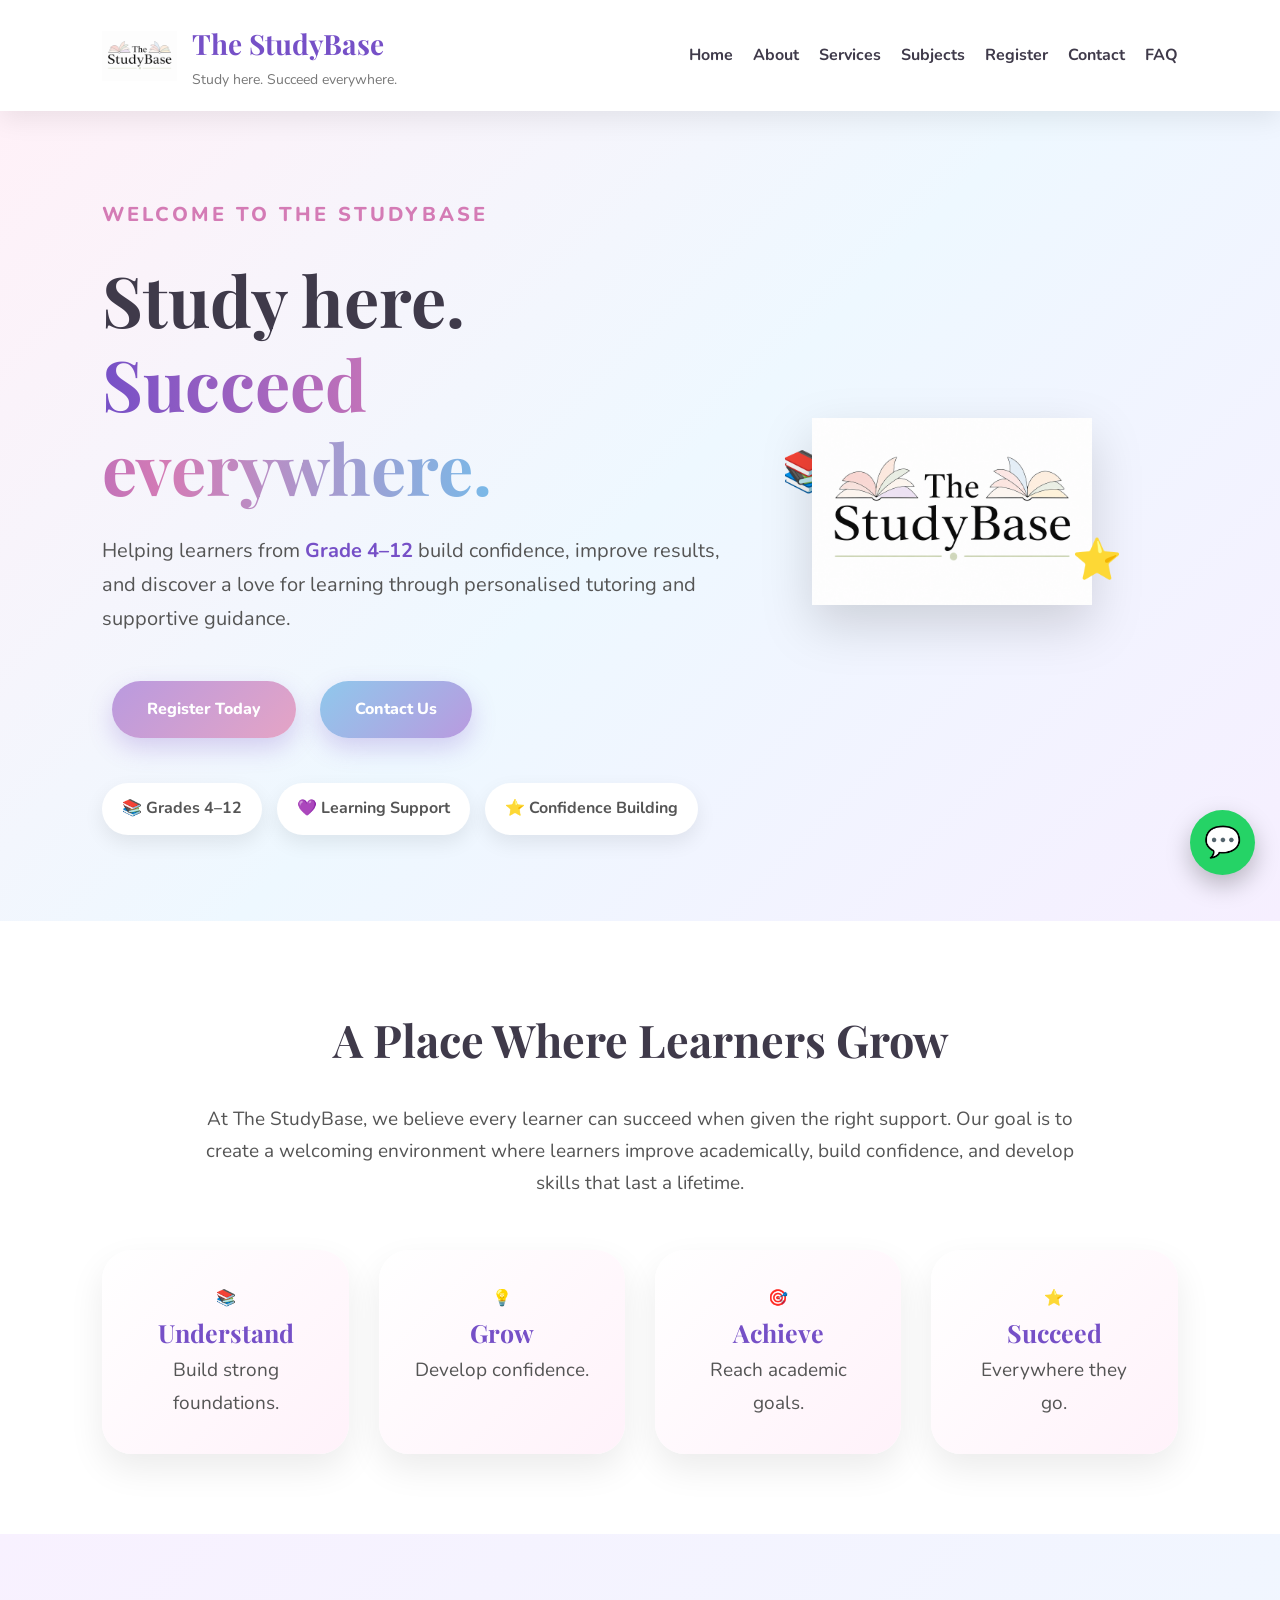
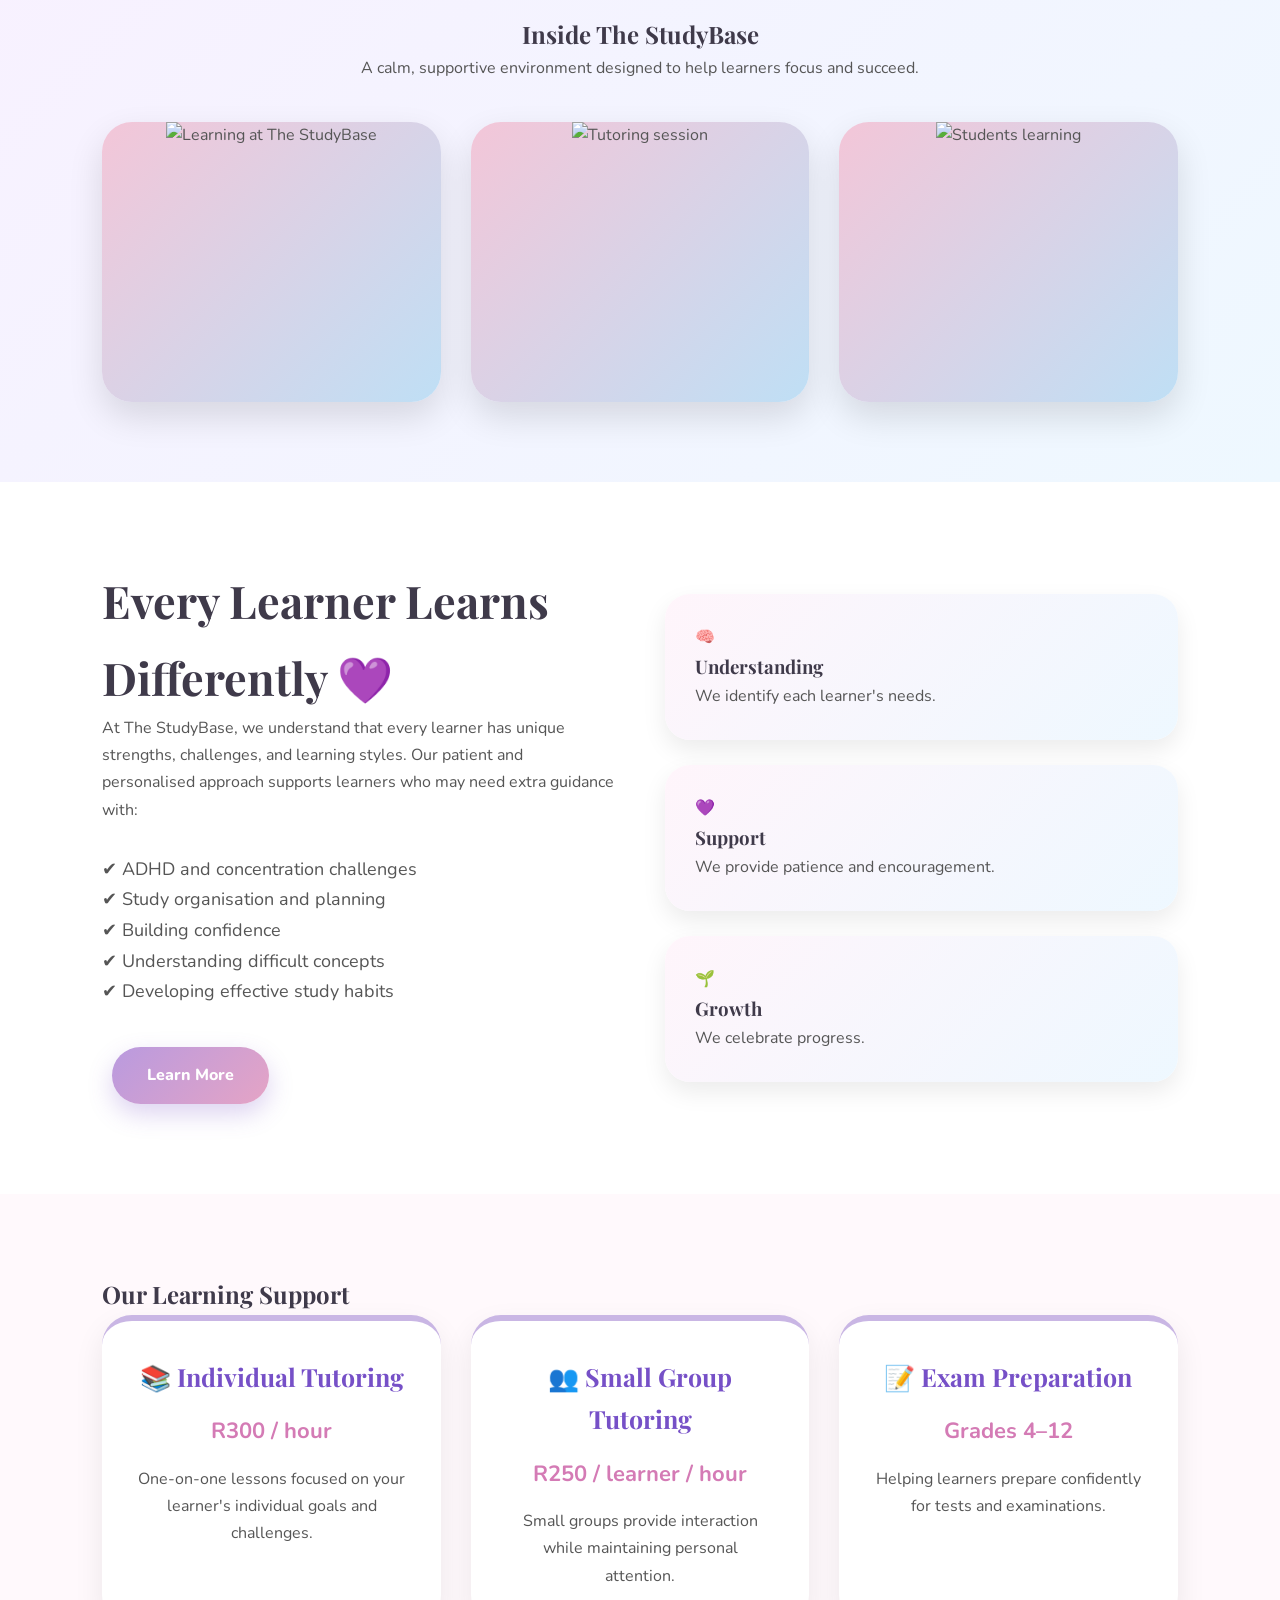
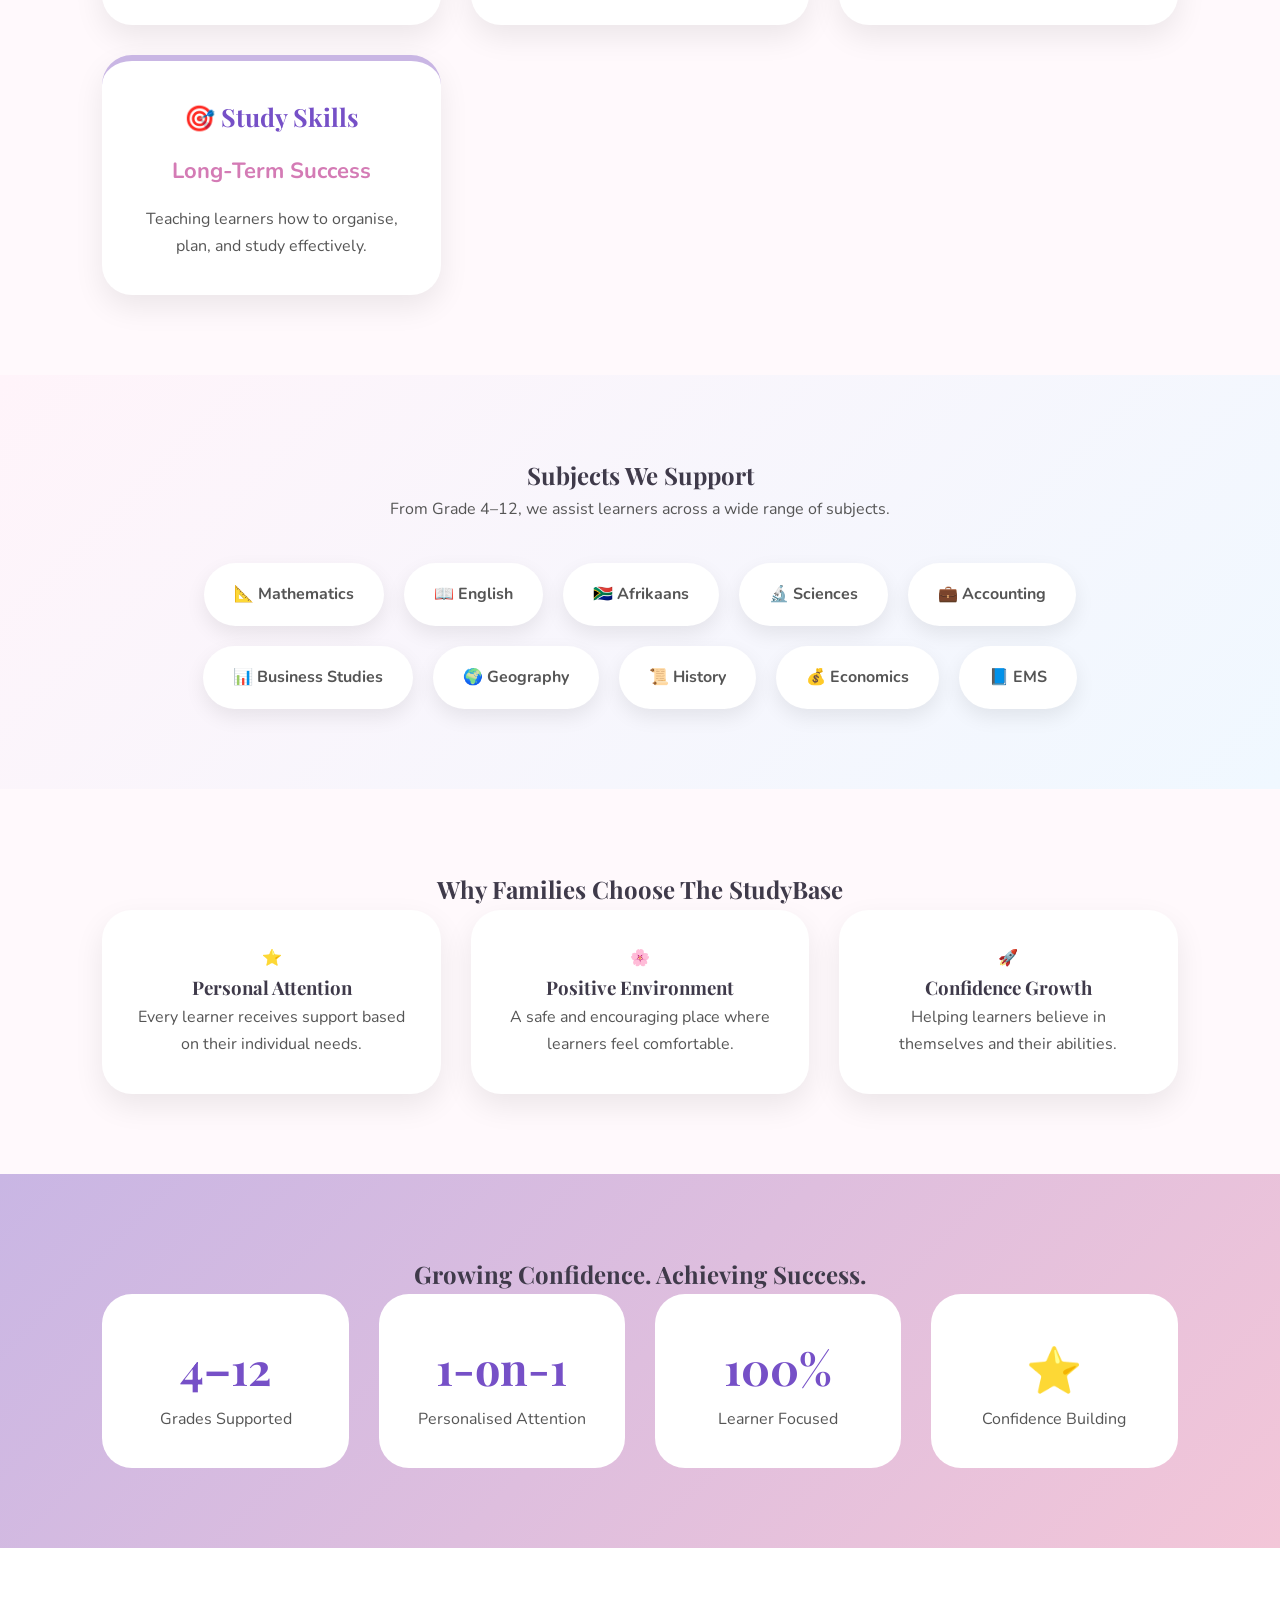
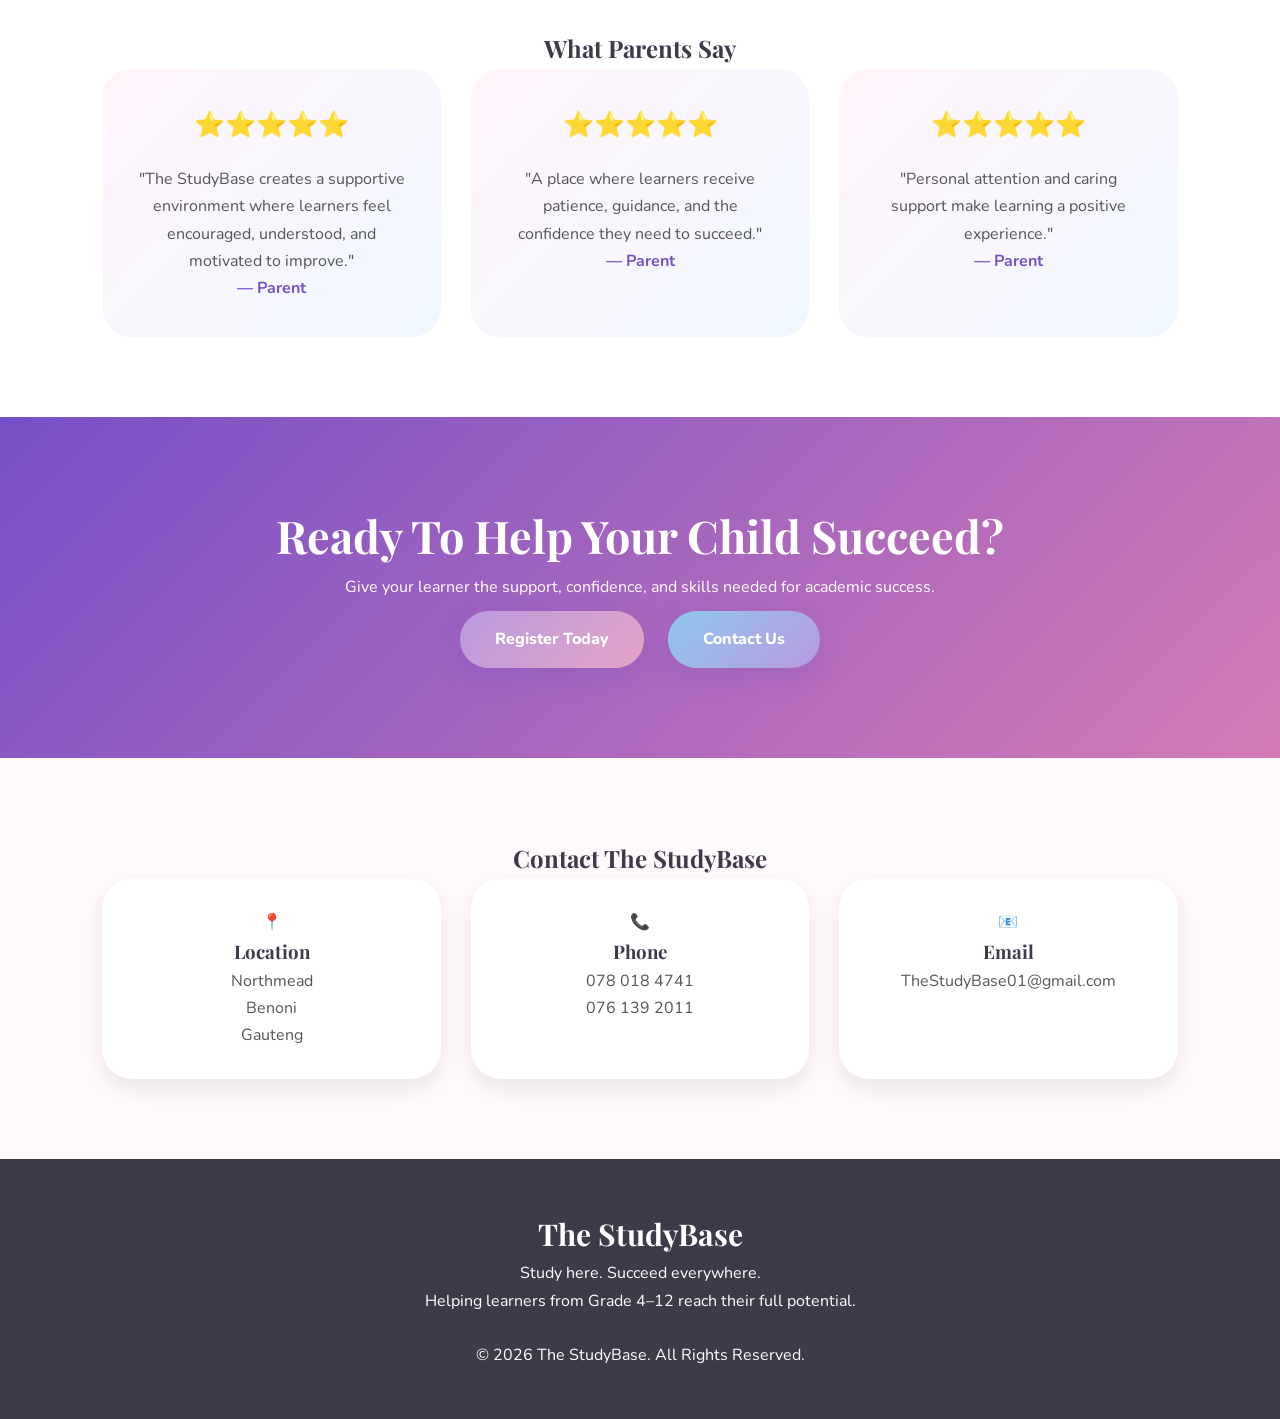
==== index.html @ e4114b65 "Add files via upload" ====
<!DOCTYPE html>
<html lang="en">

<head>

<meta charset="UTF-8">
<meta name="viewport" content="width=device-width, initial-scale=1.0">

<title>The StudyBase | Study here. Succeed everywhere.</title>

<meta name="description" content="The StudyBase offers personalised tutoring for Grades 4-12 in Northmead, Benoni.">

<link rel="stylesheet" href="css/style.css">

<link href="https://fonts.googleapis.com/css2?family=Nunito:wght@300;400;600;700;800&family=Playfair+Display:wght@600;700&display=swap" rel="stylesheet">

</head>


<body>


<header>

<div class="logo-area">

<img src="images/logo.png" alt="The StudyBase Logo">

<div>

<h1>The StudyBase</h1>

<p>Study here. Succeed everywhere.</p>

</div>

</div>


<nav>

<ul>

<li><a href="index.html">Home</a></li>
<li><a href="about.html">About</a></li>
<li><a href="services.html">Services</a></li>
<li><a href="subjects.html">Subjects</a></li>
<li><a href="register.html">Register</a></li>
<li><a href="contact.html">Contact</a></li>
<li><a href="faq.html">FAQ</a></li>

</ul>

</nav>

</header>





<!-- HERO SECTION -->

<section class="hero-new">


<div class="hero-content-new">


<div class="hero-text-new">


<p class="welcome">
WELCOME TO THE STUDYBASE
</p>


<h2>

Study here.

<br>

<span>Succeed everywhere.</span>

</h2>



<p>

Helping learners from <strong>Grade 4–12</strong> build confidence, improve results, and discover a love for learning through personalised tutoring and supportive guidance.

</p>



<div class="hero-buttons">


<a href="register.html" class="button">

Register Today

</a>


<a href="contact.html" class="button secondary">

Contact Us

</a>


</div>



<div class="feature-pills">


<div>
📚 Grades 4–12
</div>


<div>
💜 Learning Support
</div>


<div>
⭐ Confidence Building
</div>


</div>


</div>





<div class="hero-visual">


<div class="floating-book">

📚

</div>


<img src="images/logo.png" alt="The StudyBase Logo">


<div class="floating-star">

⭐

</div>


</div>



</div>


</section>







<!-- WELCOME SECTION -->


<section class="welcome-section">


<h2>
A Place Where Learners Grow
</h2>


<p>

At The StudyBase, we believe every learner can succeed when given the right support.

Our goal is to create a welcoming environment where learners improve academically, build confidence, and develop skills that last a lifetime.

</p>



<div class="journey">


<div>

📚

<h3>
Understand
</h3>

<p>
Build strong foundations.
</p>

</div>



<div>

💡

<h3>
Grow
</h3>

<p>
Develop confidence.
</p>

</div>



<div>

🎯

<h3>
Achieve
</h3>

<p>
Reach academic goals.
</p>

</div>



<div>

⭐

<h3>
Succeed
</h3>

<p>
Everywhere they go.
</p>

</div>


</div>


</section>





<!-- IMAGE PLACEHOLDER SECTION -->


<section class="gallery-preview">


<h2>

Inside The StudyBase

</h2>


<p>

A calm, supportive environment designed to help learners focus and succeed.

</p>



<div class="image-grid">


<div class="photo-box">

<img src="images/study1.jpg" alt="Learning at The StudyBase">

</div>


<div class="photo-box">

<img src="images/study2.jpg" alt="Tutoring session">

</div>


<div class="photo-box">

<img src="images/study3.jpg" alt="Students learning">

</div>


</div>


</section>
<!-- LEARNING SUPPORT SECTION -->

<section class="support-section">


<div class="support-content">


<div>


<h2>
Every Learner Learns Differently 💜
</h2>


<p>

At The StudyBase, we understand that every learner has unique strengths, challenges, and learning styles.

Our patient and personalised approach supports learners who may need extra guidance with:

</p>


<ul>

<li>✔ ADHD and concentration challenges</li>

<li>✔ Study organisation and planning</li>

<li>✔ Building confidence</li>

<li>✔ Understanding difficult concepts</li>

<li>✔ Developing effective study habits</li>

</ul>


<a href="services.html" class="button">

Learn More

</a>


</div>


<div class="support-card">


<div>

🧠

<h3>
Understanding
</h3>

<p>
We identify each learner's needs.
</p>

</div>


<div>

💜

<h3>
Support
</h3>

<p>
We provide patience and encouragement.
</p>

</div>


<div>

🌱

<h3>
Growth
</h3>

<p>
We celebrate progress.
</p>

</div>


</div>


</div>


</section>







<!-- SERVICES SECTION -->


<section class="services">


<h2>
Our Learning Support
</h2>



<div class="cards">



<div class="card">


<h3>
📚 Individual Tutoring
</h3>


<h4>
R300 / hour
</h4>


<p>

One-on-one lessons focused on your learner's individual goals and challenges.

</p>


</div>




<div class="card">


<h3>
👥 Small Group Tutoring
</h3>


<h4>
R250 / learner / hour
</h4>


<p>

Small groups provide interaction while maintaining personal attention.

</p>


</div>




<div class="card">


<h3>
📝 Exam Preparation
</h3>


<h4>
Grades 4–12
</h4>


<p>

Helping learners prepare confidently for tests and examinations.

</p>


</div>




<div class="card">


<h3>
🎯 Study Skills
</h3>


<h4>
Long-Term Success
</h4>


<p>

Teaching learners how to organise, plan, and study effectively.

</p>


</div>



</div>


</section>








<!-- SUBJECTS SECTION -->


<section class="subjects-preview">


<h2>
Subjects We Support
</h2>



<p>

From Grade 4–12, we assist learners across a wide range of subjects.

</p>



<div class="subject-bubbles">


<div>📐 Mathematics</div>

<div>📖 English</div>

<div>🇿🇦 Afrikaans</div>

<div>🔬 Sciences</div>

<div>💼 Accounting</div>

<div>📊 Business Studies</div>

<div>🌍 Geography</div>

<div>📜 History</div>

<div>💰 Economics</div>

<div>📘 EMS</div>


</div>


</section>








<!-- TRUST SECTION -->


<section class="trust-section">


<h2>

Why Families Choose The StudyBase

</h2>



<div class="trust-cards">



<div>

⭐

<h3>
Personal Attention
</h3>


<p>
Every learner receives support based on their individual needs.
</p>

</div>




<div>

🌸

<h3>
Positive Environment
</h3>


<p>
A safe and encouraging place where learners feel comfortable.
</p>

</div>




<div>

🚀

<h3>
Confidence Growth
</h3>


<p>
Helping learners believe in themselves and their abilities.
</p>

</div>



</div>


</section>
<!-- SUCCESS SECTION -->


<section class="success-section">


<h2>
Growing Confidence. Achieving Success.
</h2>


<div class="stats">


<div>

<h3>4–12</h3>

<p>
Grades Supported
</p>

</div>



<div>

<h3>1-on-1</h3>

<p>
Personalised Attention
</p>

</div>



<div>

<h3>100%</h3>

<p>
Learner Focused
</p>

</div>



<div>

<h3>⭐</h3>

<p>
Confidence Building
</p>

</div>


</div>


</section>







<!-- TESTIMONIAL SECTION -->


<section class="testimonial-section">


<h2>
What Parents Say
</h2>



<div class="testimonial-cards">


<div class="testimonial">


<div class="stars">
⭐⭐⭐⭐⭐
</div>


<p>

"The StudyBase creates a supportive environment where learners feel encouraged, understood, and motivated to improve."

</p>


<strong>
— Parent
</strong>


</div>




<div class="testimonial">


<div class="stars">
⭐⭐⭐⭐⭐
</div>


<p>

"A place where learners receive patience, guidance, and the confidence they need to succeed."

</p>


<strong>
— Parent
</strong>


</div>




<div class="testimonial">


<div class="stars">
⭐⭐⭐⭐⭐
</div>


<p>

"Personal attention and caring support make learning a positive experience."

</p>


<strong>
— Parent
</strong>


</div>


</div>


</section>







<!-- FINAL CALL TO ACTION -->


<section class="final-call">


<h2>

Ready To Help Your Child Succeed?

</h2>


<p>

Give your learner the support, confidence, and skills needed for academic success.

</p>



<div>


<a href="register.html" class="button">

Register Today

</a>


<a href="contact.html" class="button secondary">

Contact Us

</a>


</div>


</section>







<!-- CONTACT INFORMATION -->


<section class="contact-section">


<h2>
Contact The StudyBase
</h2>


<div class="contact-details">


<div>

📍

<h3>
Location
</h3>


<p>

Northmead<br>
Benoni<br>
Gauteng

</p>

</div>




<div>

📞

<h3>
Phone
</h3>


<p>

078 018 4741

<br>

076 139 2011

</p>

</div>




<div>

📧

<h3>
Email
</h3>


<p>

TheStudyBase01@gmail.com

</p>

</div>



</div>


</section>







<!-- FLOATING WHATSAPP BUTTON -->


<a href="https://wa.me/27780184741" 
class="whatsapp-float"
target="_blank">

💬

</a>







<!-- FOOTER -->


<footer>


<h3>
The StudyBase
</h3>


<p>

Study here. Succeed everywhere.

</p>


<p>

Helping learners from Grade 4–12 reach their full potential.

</p>


<br>


<p>

© 2026 The StudyBase. All Rights Reserved.

</p>


</footer>






<script src="js/script.js"></script>


</body>

</html>
---- css/style.css ----
:root{

--lavender:#c9b6e4;

--pink:#f3c6d8;

--blue:#bfdff5;

--mint:#cde8d2;

--cream:#fff9fc;

--purple:#7650c7;

--dark:#3f3a4a;

--text:#555;

}



*{

margin:0;

padding:0;

box-sizing:border-box;

}



html{

scroll-behavior:smooth;

}



body{

font-family:'Nunito', sans-serif;

background:var(--cream);

color:var(--text);

line-height:1.7;

}



h1,h2,h3{

font-family:'Playfair Display', serif;

color:var(--dark);

}



section{

padding:80px 8%;

}





/* HEADER */


header{

background:white;

display:flex;

justify-content:space-between;

align-items:center;

padding:20px 8%;

position:sticky;

top:0;

z-index:1000;

box-shadow:
0 8px 25px rgba(0,0,0,.08);

}



.logo-area{

display:flex;

align-items:center;

gap:15px;

}



.logo-area img{

width:75px;

animation:float 4s ease-in-out infinite;

}



.logo-area h1{

font-size:28px;

color:var(--purple);

}



.logo-area p{

font-size:14px;

color:#777;

}





nav ul{

display:flex;

gap:20px;

list-style:none;

}



nav a{

text-decoration:none;

font-weight:700;

color:var(--dark);

transition:.3s;

}



nav a:hover{

color:#d47bb5;

}





/* HERO */


.hero-new{

background:

linear-gradient(
135deg,
#fff1f8,
#eef8ff,
#f6efff
);

min-height:90vh;

display:flex;

align-items:center;

}



.hero-content-new{

display:flex;

align-items:center;

justify-content:space-between;

gap:60px;

}



.hero-text-new{

max-width:650px;

}



.welcome{

letter-spacing:3px;

font-weight:800;

color:#d47bb5;

font-size:14px;

}



.hero-text-new h2{

font-size:70px;

line-height:1.2;

margin:25px 0;

}



.hero-text-new h2 span{

background:

linear-gradient(
90deg,
#7650c7,
#d47bb5,
#79b9e8
);

-webkit-background-clip:text;

color:transparent;

animation:gradientMove 5s infinite;

}



.hero-text-new p{

font-size:20px;

}





.hero-buttons{

margin-top:35px;

}





.button{

display:inline-block;

padding:15px 35px;

border-radius:50px;

background:

linear-gradient(
135deg,
#b99adf,
#e5a4c5
);

color:white;

text-decoration:none;

font-weight:800;

margin:10px;

transition:.3s;

box-shadow:

0 10px 25px rgba(118,80,199,.25);

}



.button:hover{

transform:translateY(-5px);

}





.secondary{

background:

linear-gradient(
135deg,
#8fc8ec,
#b99adf
);

}





.hero-visual{

position:relative;

}



.hero-visual img{

width:280px;

animation:float 5s ease-in-out infinite;

filter:

drop-shadow(
0 20px 25px rgba(0,0,0,.15)
);

}



.floating-book,
.floating-star{

position:absolute;

font-size:40px;

animation:float 3s infinite;

}



.floating-book{

top:20px;

left:-30px;

}



.floating-star{

bottom:20px;

right:-30px;

}





/* HERO PILLS */


.feature-pills{

display:flex;

gap:15px;

margin-top:35px;

flex-wrap:wrap;

}



.feature-pills div{

background:white;

padding:12px 20px;

border-radius:30px;

box-shadow:

0 8px 20px rgba(0,0,0,.08);

font-weight:700;

}
/* WELCOME SECTION */


.welcome-section{

background:white;

text-align:center;

}



.welcome-section h2{

font-size:45px;

margin-bottom:25px;

}



.welcome-section p{

max-width:900px;

margin:auto;

font-size:19px;

}





/* LEARNING JOURNEY */


.journey{

display:grid;

grid-template-columns:repeat(auto-fit,minmax(220px,1fr));

gap:30px;

margin-top:50px;

}



.journey div{

background:

linear-gradient(
135deg,
#ffffff,
#fff2fa
);

padding:35px;

border-radius:30px;

box-shadow:

0 15px 35px rgba(0,0,0,.08);

transition:.4s;

}



.journey div:hover{

transform:translateY(-10px);

}



.journey h3{

color:var(--purple);

font-size:25px;

}





/* GALLERY */


.gallery-preview{

background:

linear-gradient(
135deg,
#f8f1ff,
#eef8ff
);

text-align:center;

}



.image-grid{

display:grid;

grid-template-columns:repeat(auto-fit,minmax(250px,1fr));

gap:30px;

margin-top:40px;

}



.photo-box{

height:280px;

overflow:hidden;

border-radius:30px;

box-shadow:

0 15px 35px rgba(0,0,0,.12);

}



.photo-box img{

width:100%;

height:100%;

object-fit:cover;

transition:.5s;

}



.photo-box:hover img{

transform:scale(1.1);

}





/* SUPPORT SECTION */


.support-section{

background:white;

}



.support-content{

display:grid;

grid-template-columns:1fr 1fr;

gap:50px;

align-items:center;

}



.support-content h2{

font-size:45px;

}



.support-content ul{

margin:30px 0;

list-style:none;

font-size:18px;

}





.support-card{

display:grid;

gap:25px;

}



.support-card div{

background:

linear-gradient(
135deg,
#fff5fb,
#eef8ff
);

padding:30px;

border-radius:25px;

box-shadow:

0 10px 25px rgba(0,0,0,.08);

}





/* SERVICE CARDS */


.cards{

display:grid;

grid-template-columns:

repeat(auto-fit,minmax(260px,1fr));

gap:30px;

}



.card{

background:white;

padding:35px;

border-radius:30px;

text-align:center;

box-shadow:

0 12px 30px rgba(0,0,0,.08);

transition:.4s;

border-top:6px solid var(--lavender);

}



.card:hover{

transform:translateY(-10px);

}



.card h3{

color:var(--purple);

font-size:25px;

}



.card h4{

color:#d47bb5;

font-size:22px;

margin:15px 0;

}





/* SUBJECT BUBBLES */


.subjects-preview{

background:

linear-gradient(
135deg,
#fff4fa,
#f0f8ff
);

text-align:center;

}



.subject-bubbles{

display:flex;

flex-wrap:wrap;

justify-content:center;

gap:20px;

margin-top:40px;

}



.subject-bubbles div{

background:white;

padding:18px 30px;

border-radius:50px;

box-shadow:

0 8px 20px rgba(0,0,0,.08);

font-weight:700;

transition:.3s;

}



.subject-bubbles div:hover{

transform:scale(1.08);

background:#f7edff;

}





/* TRUST SECTION */


.trust-section{

text-align:center;

}



.trust-cards{

display:grid;

grid-template-columns:

repeat(auto-fit,minmax(250px,1fr));

gap:30px;

}



.trust-cards div{

background:white;

padding:35px;

border-radius:30px;

box-shadow:

0 12px 30px rgba(0,0,0,.08);

}





/* SUCCESS NUMBERS */


.success-section{

background:

linear-gradient(
135deg,
#c9b6e4,
#f3c6d8
);

text-align:center;

}



.stats{

display:grid;

grid-template-columns:

repeat(auto-fit,minmax(200px,1fr));

gap:30px;

}



.stats div{

background:white;

padding:35px;

border-radius:30px;

}



.stats h3{

font-size:45px;

color:var(--purple);

}





/* TESTIMONIALS */


.testimonial-section{

background:#fff;

text-align:center;

}



.testimonial-cards{

display:grid;

grid-template-columns:

repeat(auto-fit,minmax(280px,1fr));

gap:30px;

}



.testimonial{

background:

linear-gradient(
135deg,
#fff5fb,
#f1f8ff
);

padding:35px;

border-radius:30px;

}



.stars{

font-size:25px;

margin-bottom:20px;

}





/* FINAL CALL */


.final-call{

background:

linear-gradient(
135deg,
#7650c7,
#d47bb5
);

color:white;

text-align:center;

}



.final-call h2{

color:white;

font-size:45px;

}





/* CONTACT */


.contact-section{

text-align:center;

}



.contact-details{

display:grid;

grid-template-columns:

repeat(auto-fit,minmax(220px,1fr));

gap:30px;

}



.contact-details div{

background:white;

padding:30px;

border-radius:30px;

box-shadow:

0 10px 25px rgba(0,0,0,.08);

}





/* WHATSAPP BUTTON */


.whatsapp-float{

position:fixed;

right:25px;

bottom:25px;

width:65px;

height:65px;

border-radius:50%;

background:#25D366;

display:flex;

align-items:center;

justify-content:center;

font-size:30px;

text-decoration:none;

box-shadow:

0 10px 25px rgba(0,0,0,.25);

z-index:999;

animation:pulse 2s infinite;

}





/* FOOTER */


footer{

background:#3f3a4a;

color:white;

text-align:center;

padding:50px 10%;

}



footer h3{

color:white;

font-size:30px;

}
/* ==========================
   ANIMATIONS
========================== */


@keyframes float{

0%{

transform:translateY(0px);

}


50%{

transform:translateY(-15px);

}


100%{

transform:translateY(0px);

}

}



@keyframes pulse{


0%{

transform:scale(1);

}



50%{

transform:scale(1.1);

}



100%{

transform:scale(1);

}


}




@keyframes gradientMove{


0%{

background-position:0% 50%;

}


50%{

background-position:100% 50%;

}


100%{

background-position:0% 50%;

}


}





/* SCROLL ANIMATION */


.hero-new,
.welcome-section,
.gallery-preview,
.support-section,
.services,
.subjects-preview,
.trust-section,
.success-section,
.testimonial-section{

animation:

fadeUp 1s ease;

}





@keyframes fadeUp{


from{

opacity:0;

transform:translateY(40px);

}



to{

opacity:1;

transform:translateY(0);

}


}






/* BUTTON GLOW */


.button:hover{


box-shadow:

0 15px 35px rgba(212,123,181,.4);


}




/* MOBILE DESIGN */


@media(max-width:900px){



header{

flex-direction:column;

padding:20px;

}



nav ul{

flex-wrap:wrap;

justify-content:center;

margin-top:20px;

}



.hero-content-new{

flex-direction:column;

text-align:center;

}



.hero-text-new h2{

font-size:45px;

}



.hero-text-new p{

font-size:18px;

}



.hero-visual img{

width:220px;

}



.feature-pills{

justify-content:center;

}



.support-content{

grid-template-columns:1fr;

text-align:center;

}



.support-content h2{

font-size:35px;

}



.gallery-preview .image-grid{

grid-template-columns:1fr;

}



}



@media(max-width:600px){



section{

padding:50px 5%;

}



.logo-area h1{

font-size:22px;

}



.hero-text-new h2{

font-size:38px;

}



.button{

display:block;

margin:15px auto;

width:90%;

}



.journey,
.cards,
.trust-cards,
.testimonial-cards,
.stats{

grid-template-columns:1fr;

}



.contact-details{

grid-template-columns:1fr;

}



.whatsapp-float{

width:55px;

height:55px;

font-size:25px;

}



}





/* SMALL DETAILS */


strong{

color:var(--purple);

}



hr{

border:none;

}





/* SMOOTH IMAGE LOADING FEEL */


img{

max-width:100%;

}





/* HIDE EMPTY PHOTO BOXES UNTIL IMAGES ARE ADDED */


.photo-box{

background:

linear-gradient(
135deg,
#f3c6d8,
#bfdff5
);

}
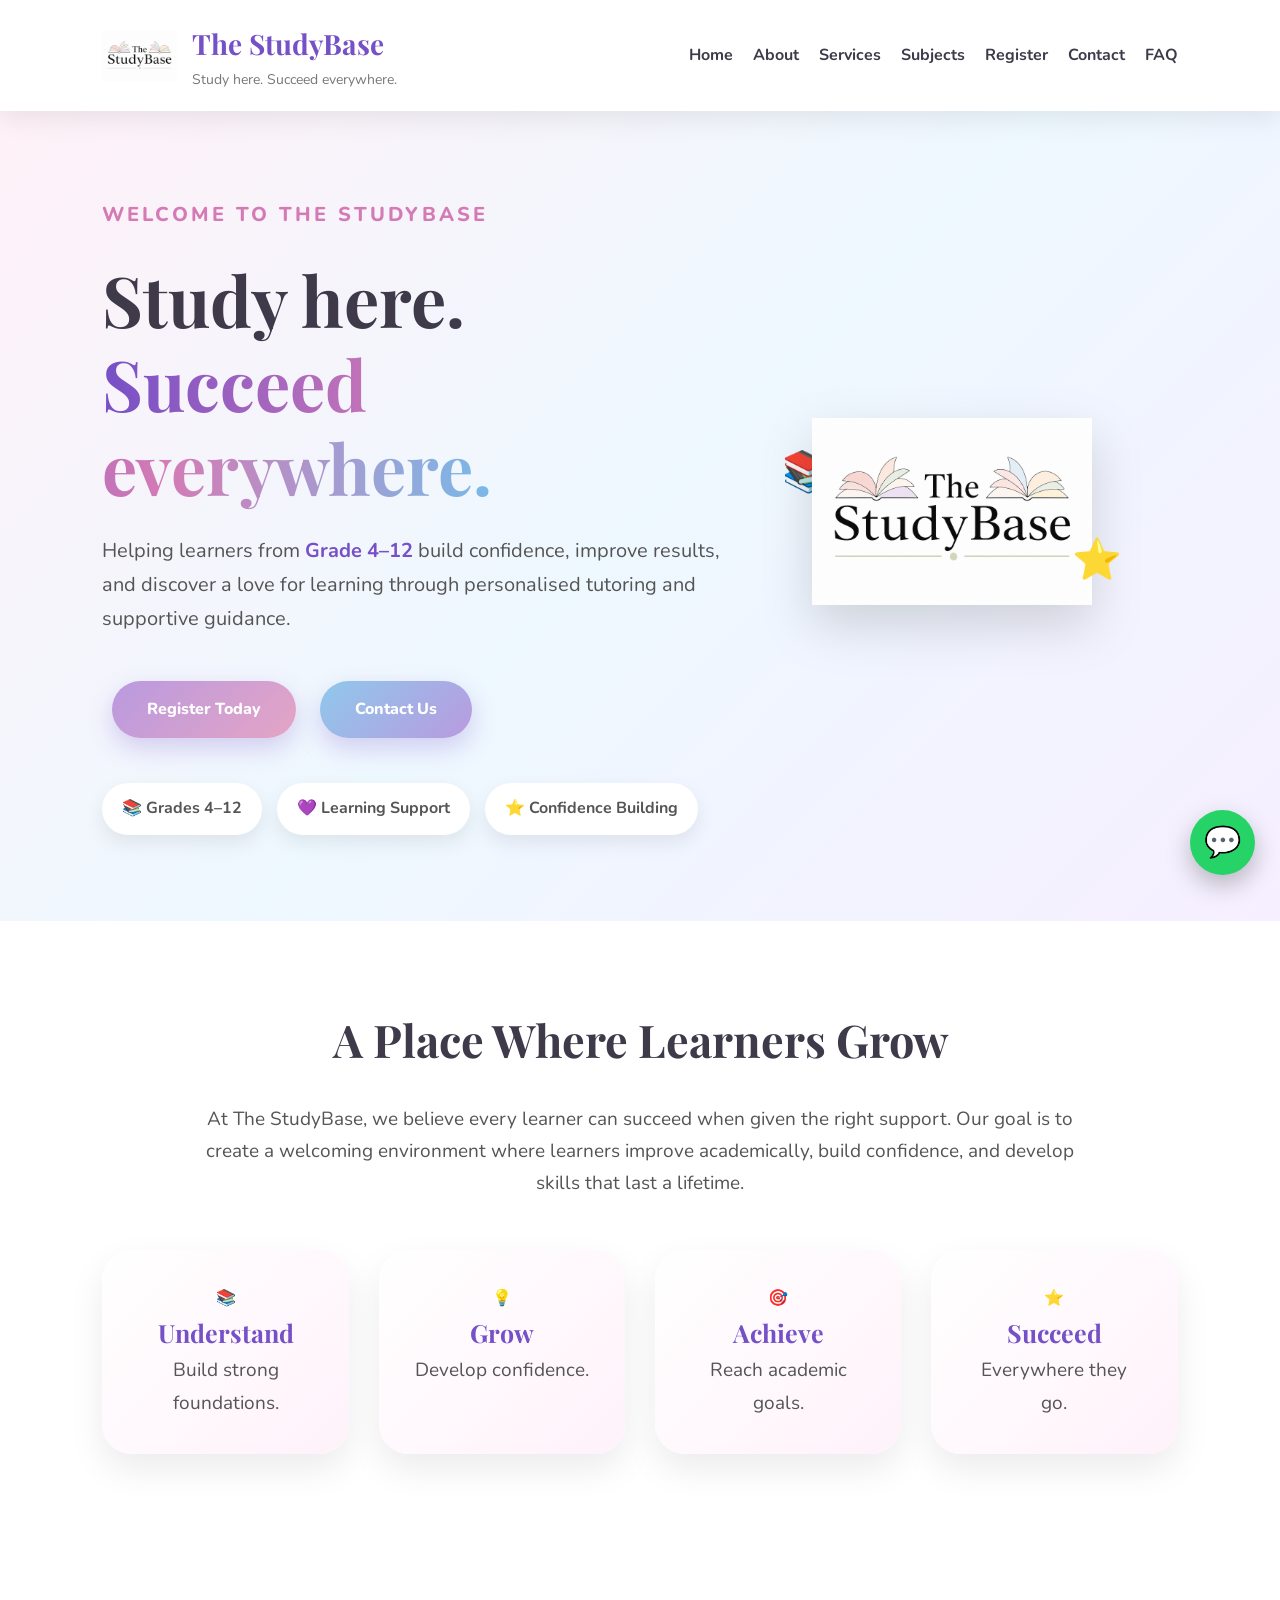
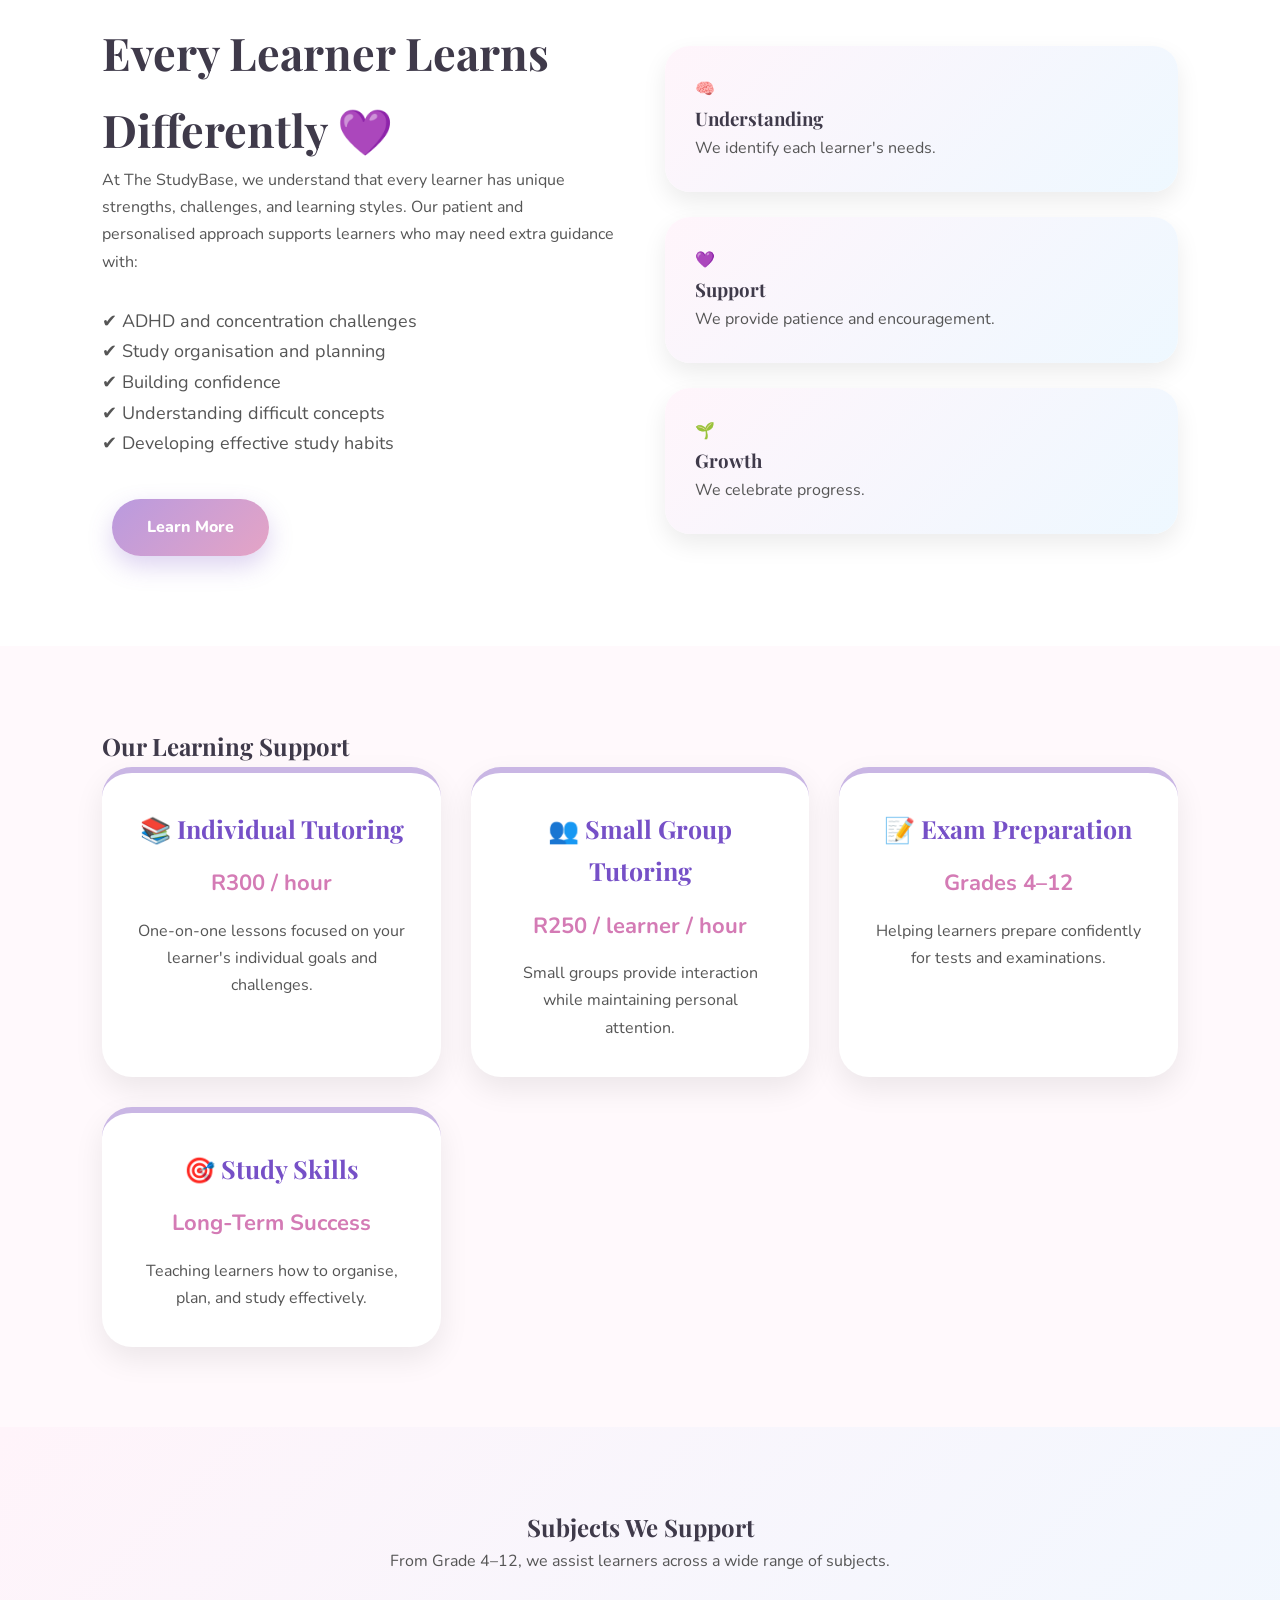
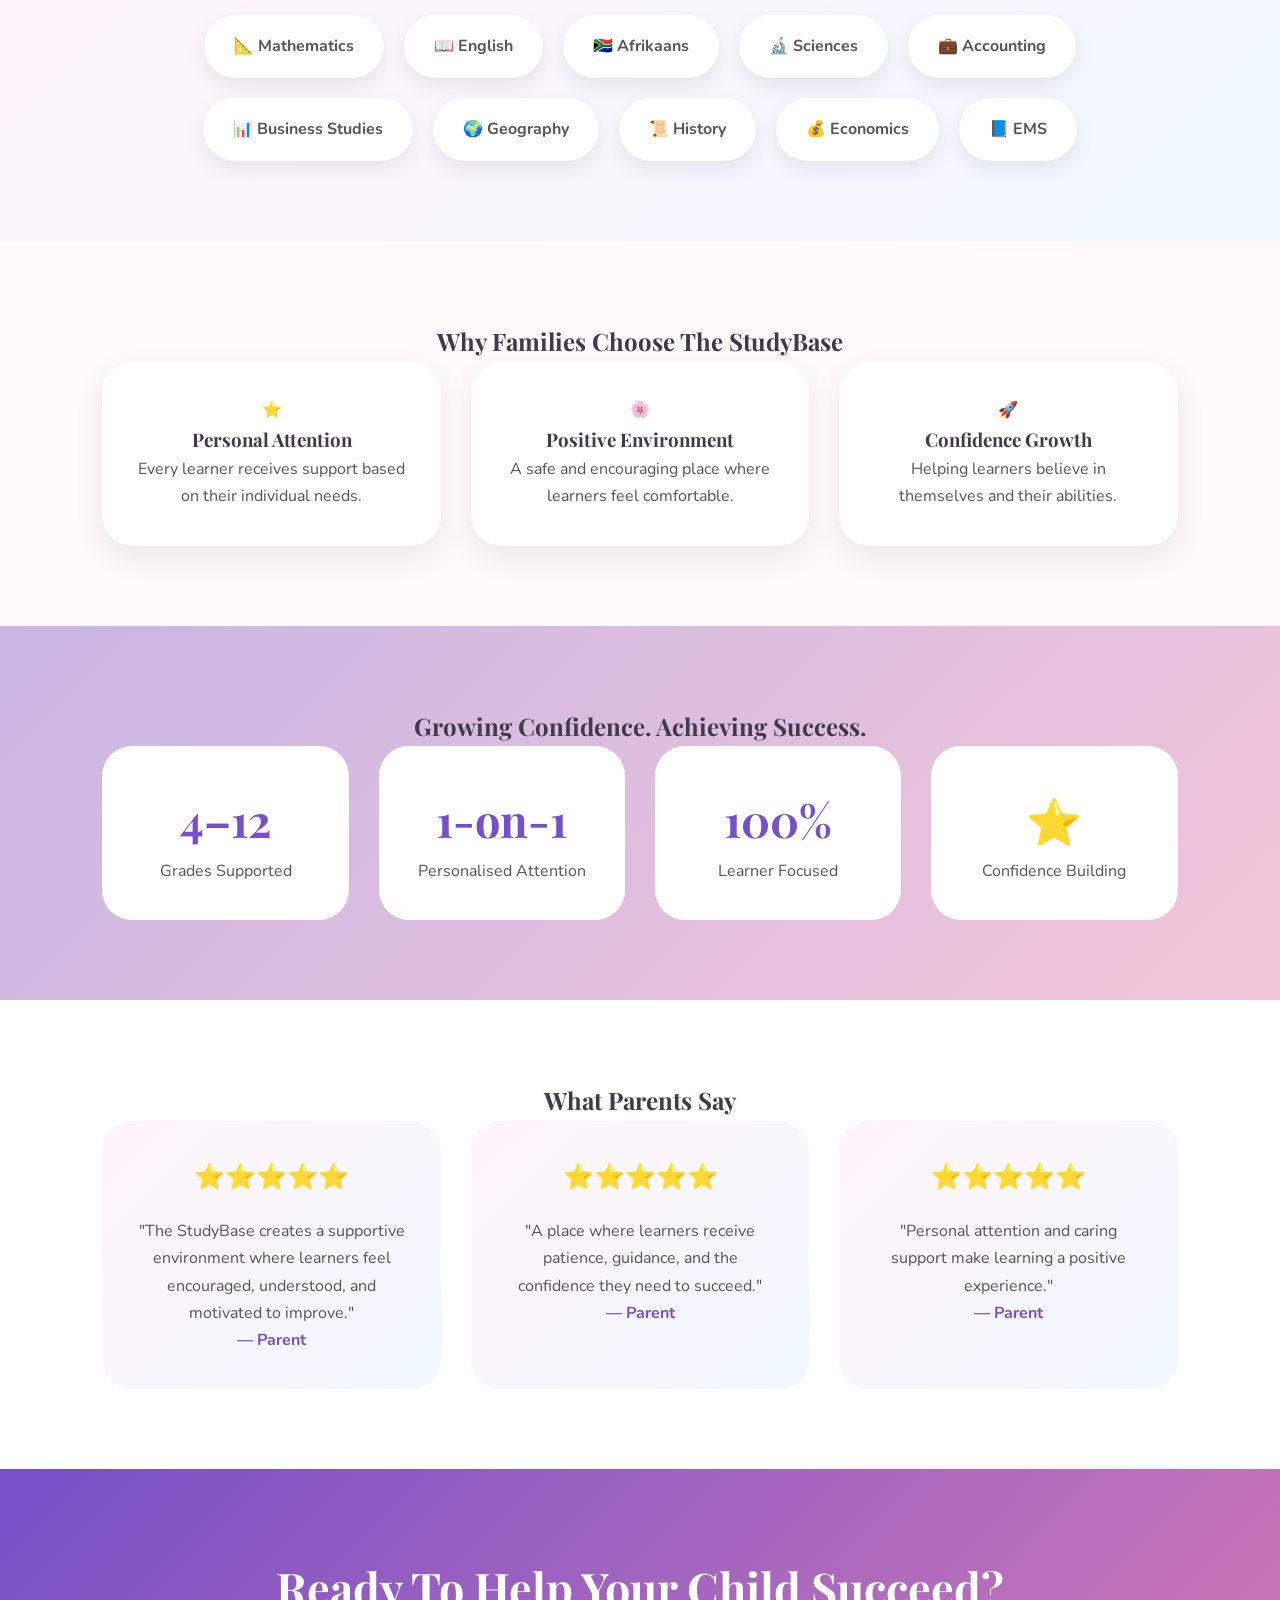
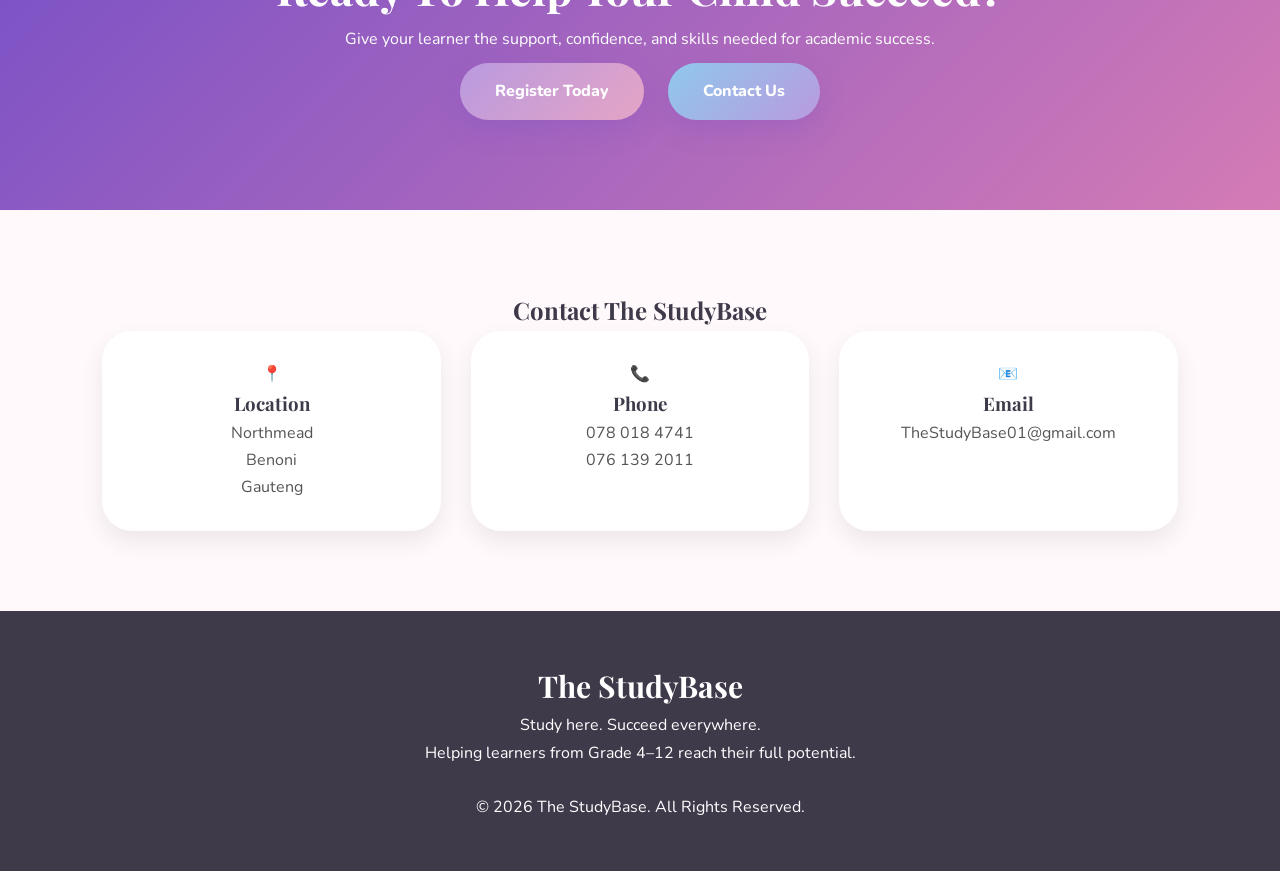
==== commit f5d98174: "Update index.html" ====
--- a/index.html
+++ b/index.html
@@ -9,6 +9,7 @@
 <title>The StudyBase | Study here. Succeed everywhere.</title>
 
 <meta name="description" content="The StudyBase offers personalised tutoring for Grades 4-12 in Northmead, Benoni.">
+<meta name="google-site-verification" content="PBExDsMgNeBq_oTcf0jC_D4q_N5nTDyEarrY9d32zZ8" />
 
 <link rel="stylesheet" href="css/style.css">
 
@@ -272,57 +273,6 @@
 
 
 
-
-
-<!-- IMAGE PLACEHOLDER SECTION -->
-
-
-<section class="gallery-preview">
-
-
-<h2>
-
-Inside The StudyBase
-
-</h2>
-
-
-<p>
-
-A calm, supportive environment designed to help learners focus and succeed.
-
-</p>
-
-
-
-<div class="image-grid">
-
-
-<div class="photo-box">
-
-<img src="images/study1.jpg" alt="Learning at The StudyBase">
-
-</div>
-
-
-<div class="photo-box">
-
-<img src="images/study2.jpg" alt="Tutoring session">
-
-</div>
-
-
-<div class="photo-box">
-
-<img src="images/study3.jpg" alt="Students learning">
-
-</div>
-
-
-</div>
-
-
-</section>
 <!-- LEARNING SUPPORT SECTION -->
 
 <section class="support-section">
@@ -1067,4 +1017,4 @@
 
 </body>
 
-</html>+</html>
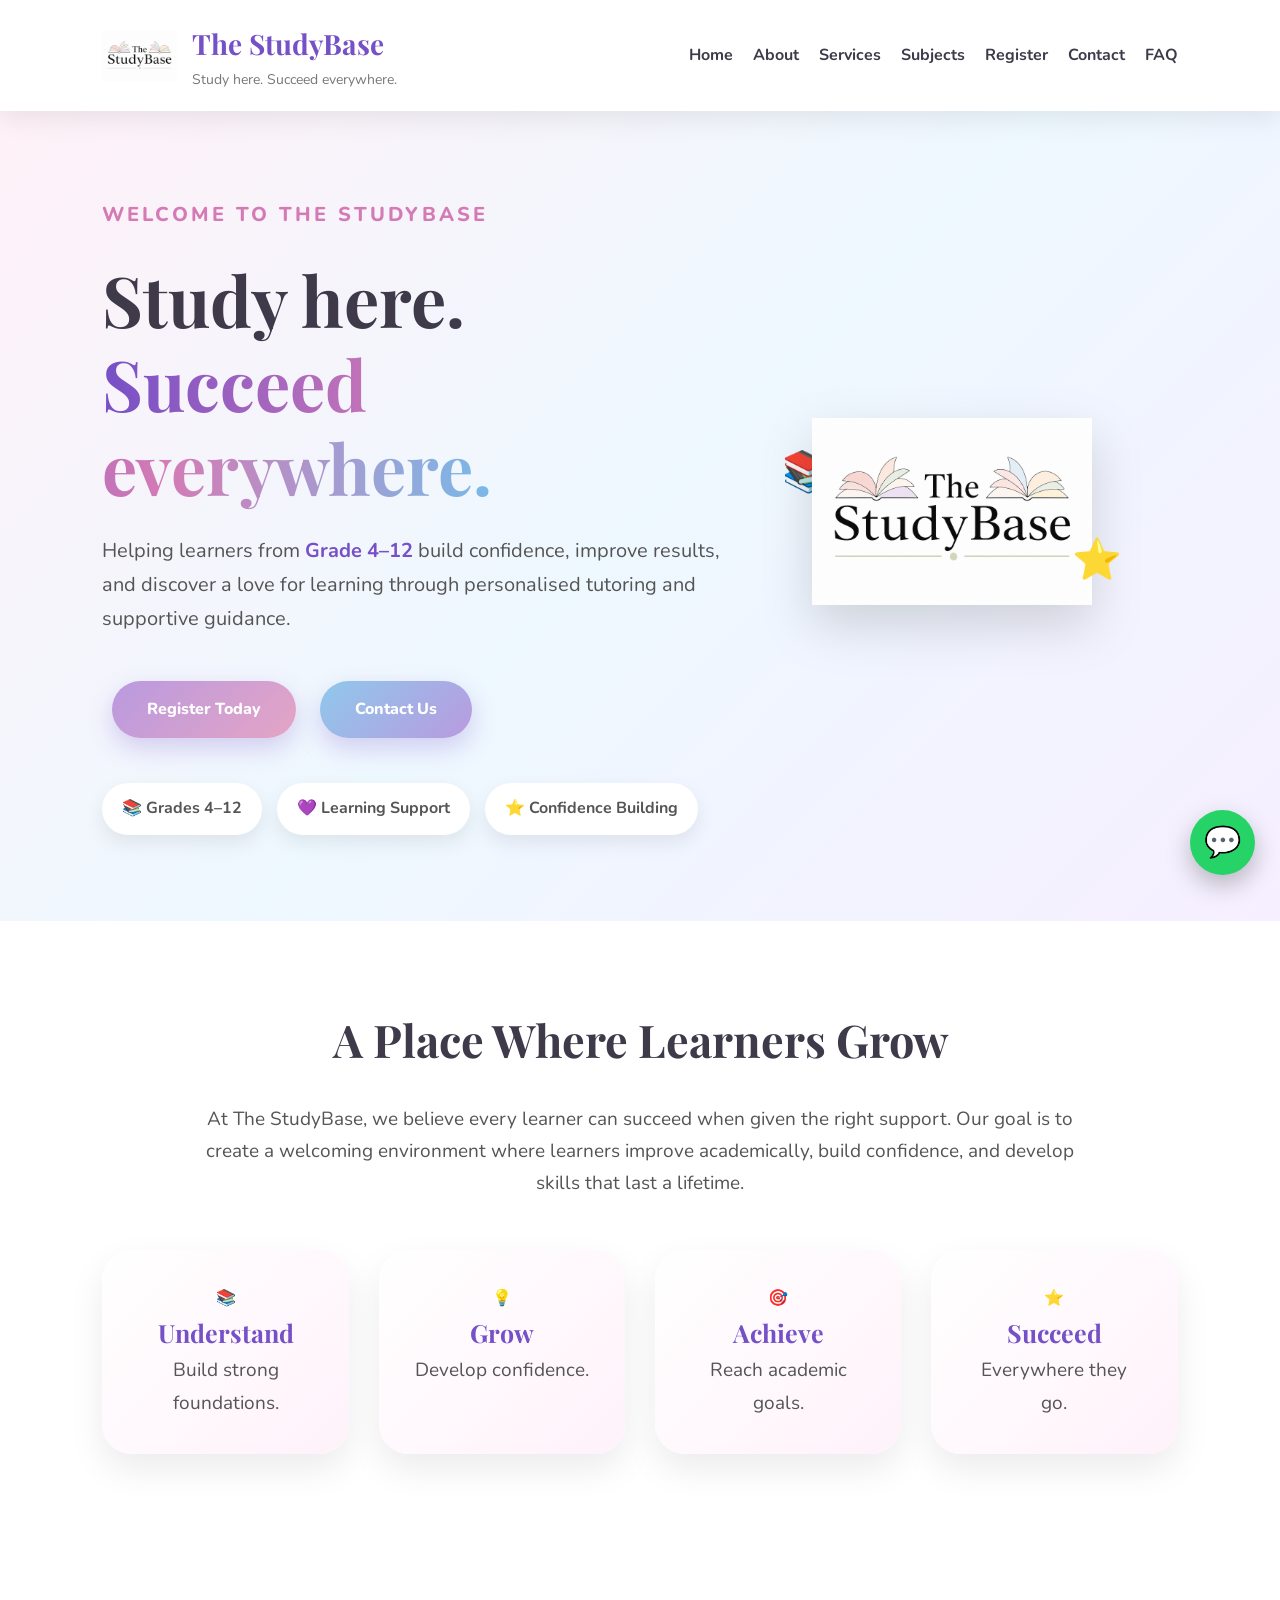
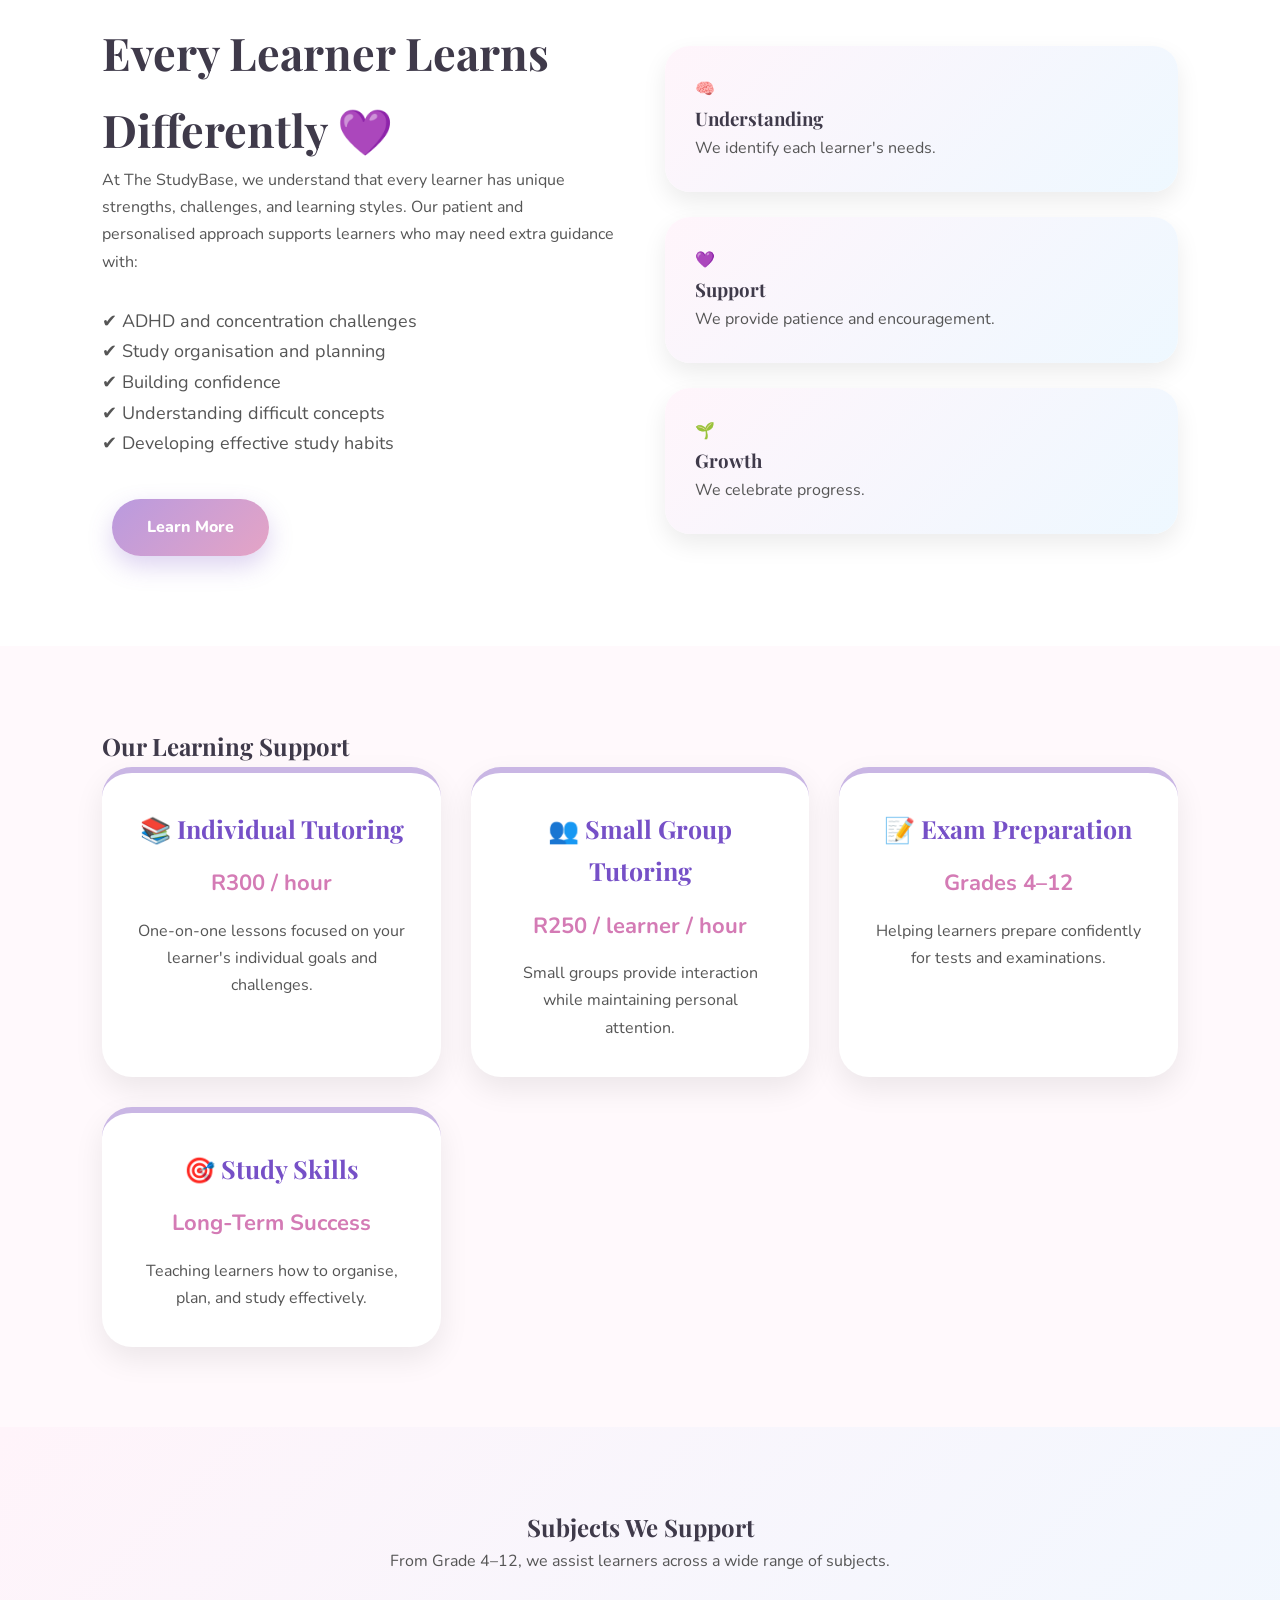
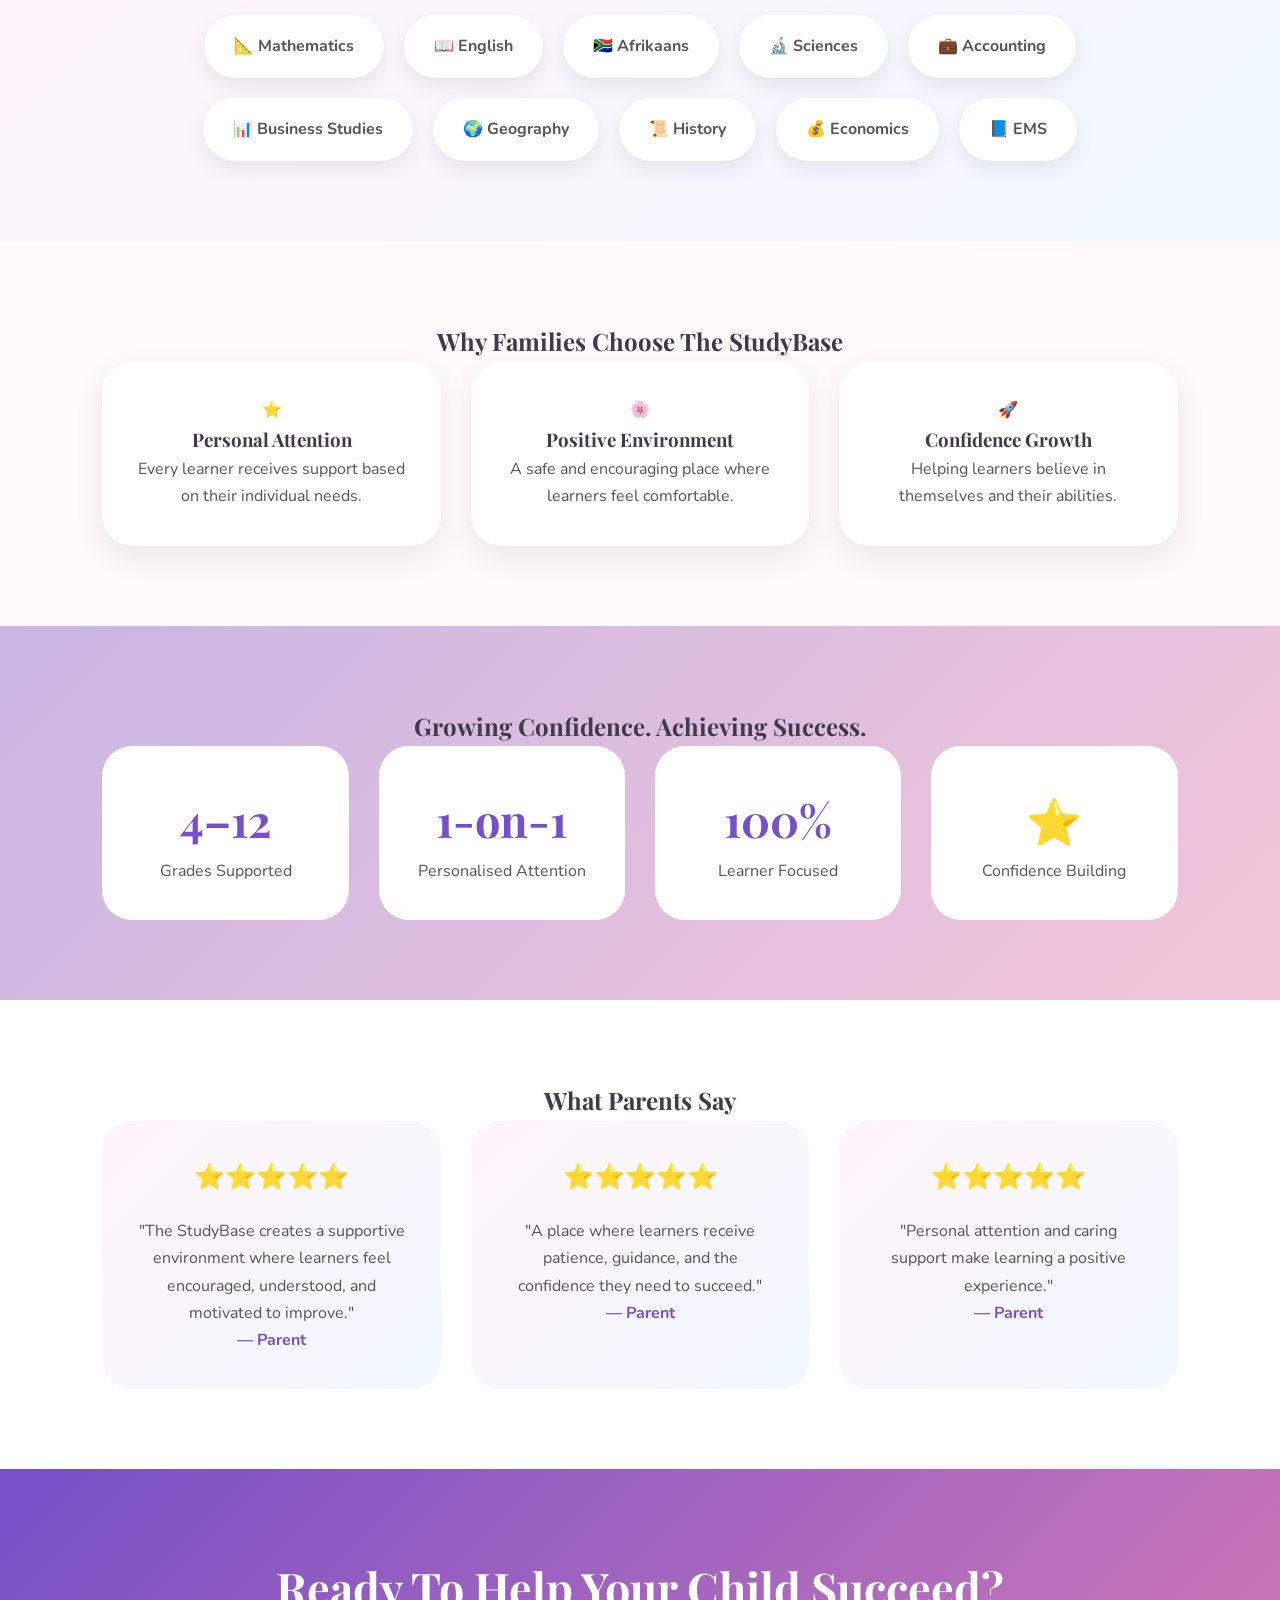
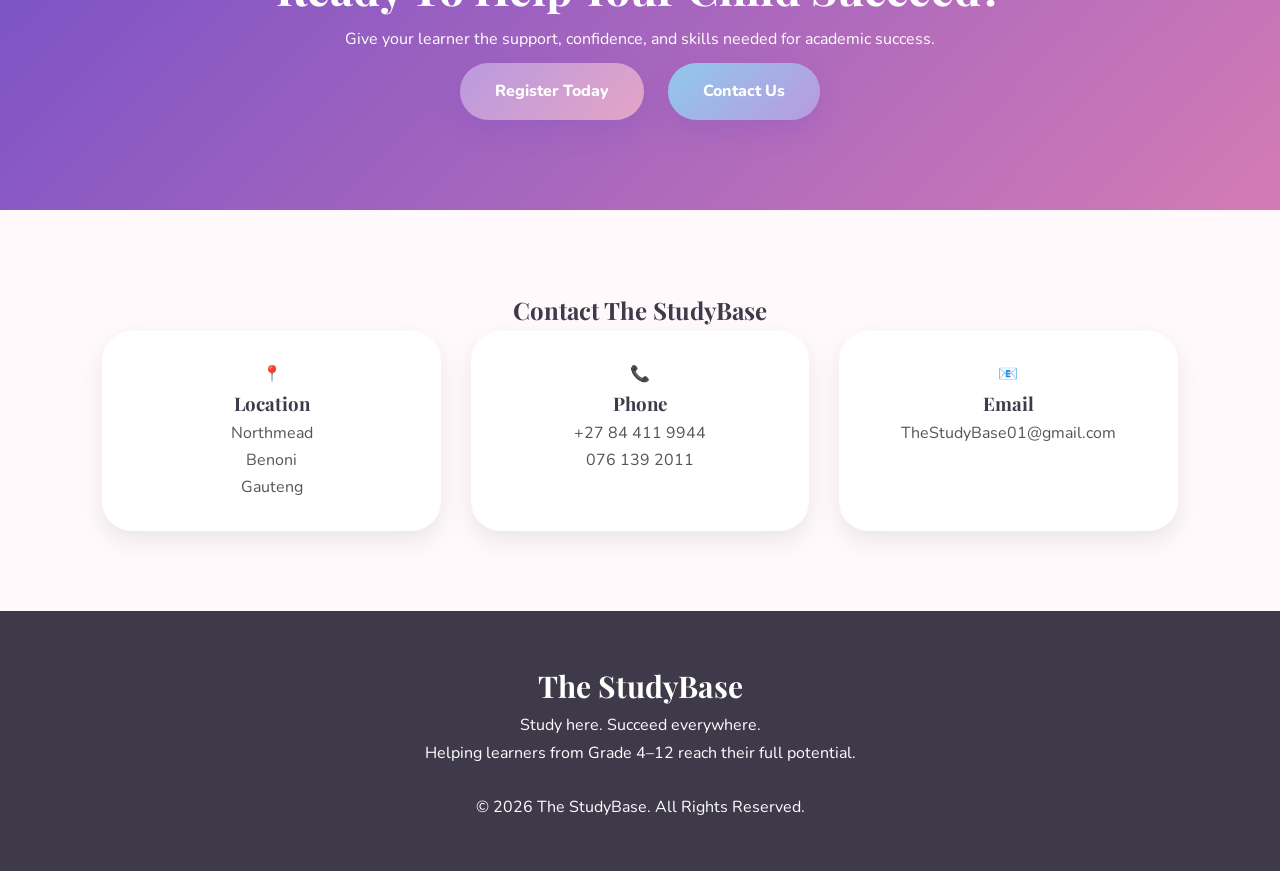
==== commit a89bde62: "Update index.html" ====
--- a/index.html
+++ b/index.html
@@ -643,6 +643,7 @@
 
 
 </section>
+
 <!-- SUCCESS SECTION -->
 
 
@@ -910,7 +911,7 @@
 
 <p>
 
-078 018 4741
++27 84 411 9944
 
 <br>
 
@@ -956,9 +957,10 @@
 <!-- FLOATING WHATSAPP BUTTON -->
 
 
-<a href="https://wa.me/27780184741" 
+<a href="https://wa.me/27844119944"
 class="whatsapp-float"
-target="_blank">
+target="_blank"
+rel="noopener noreferrer">
 
 💬
 
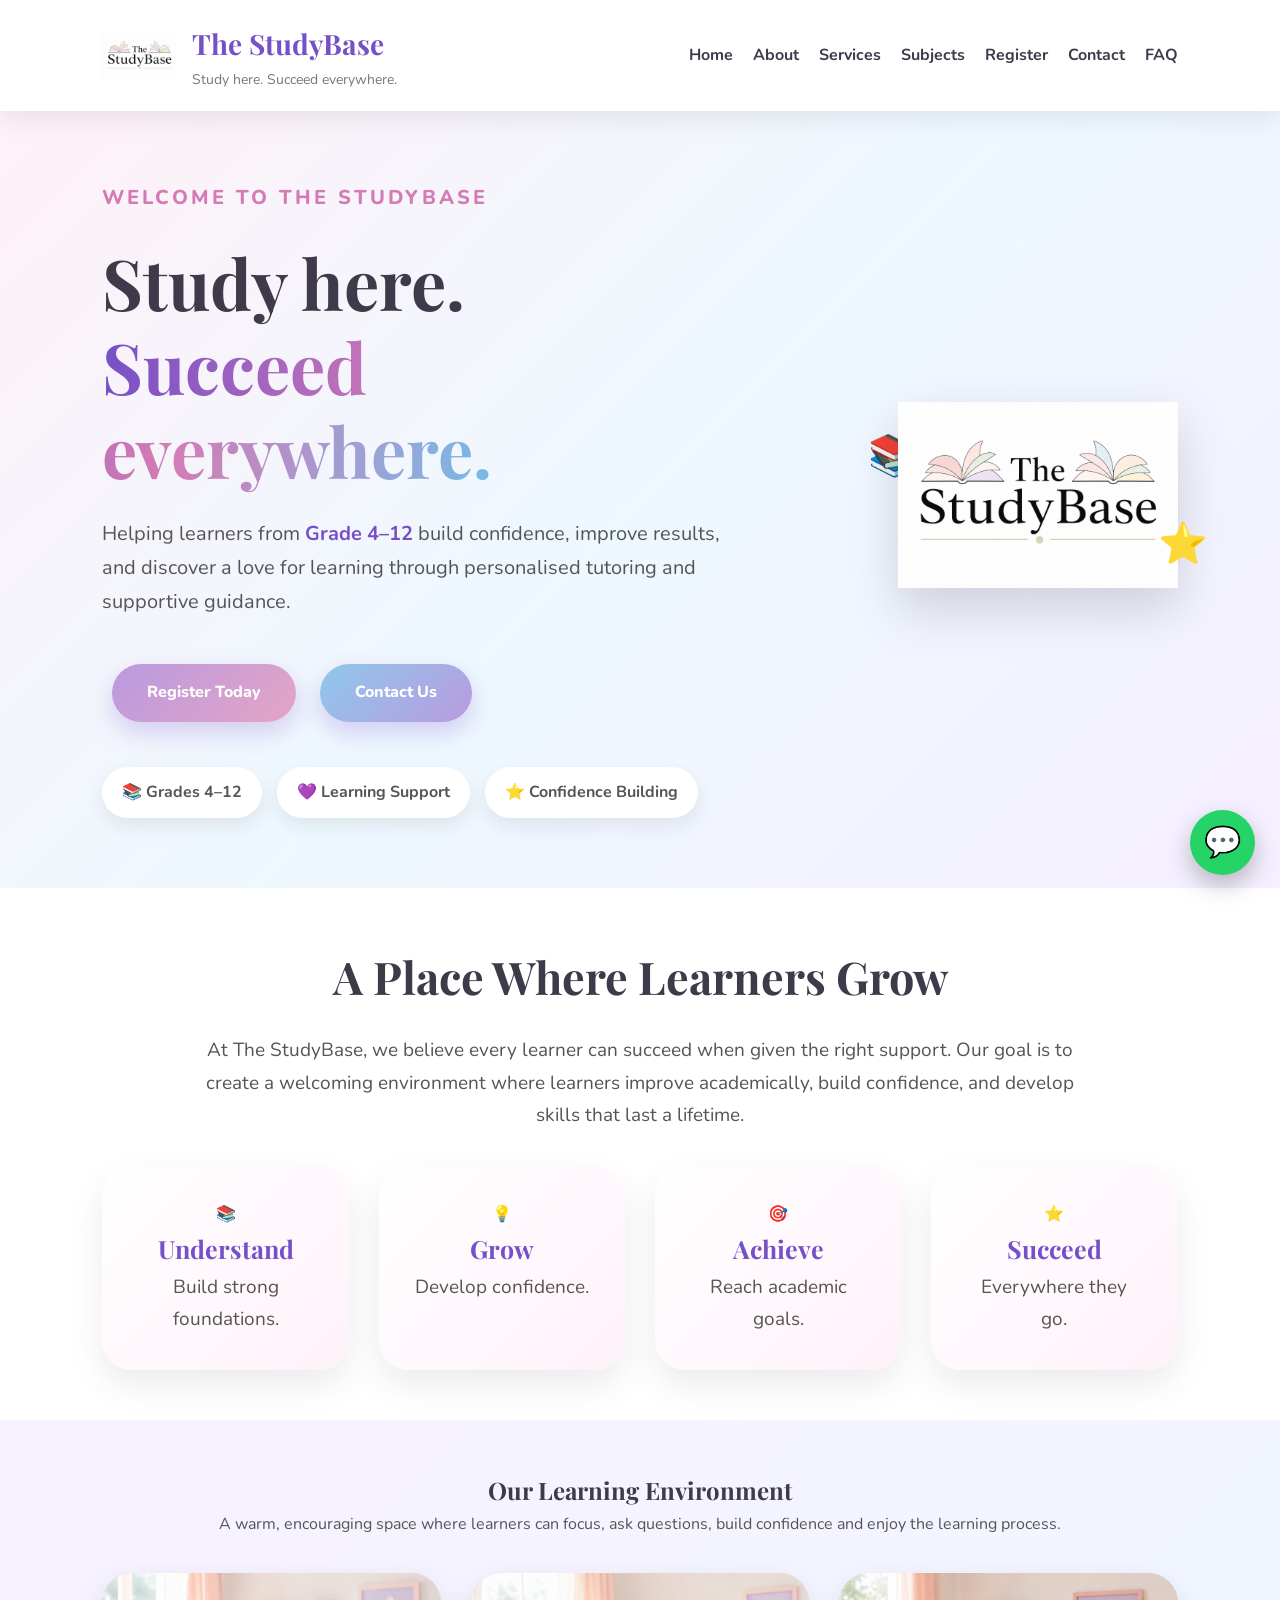
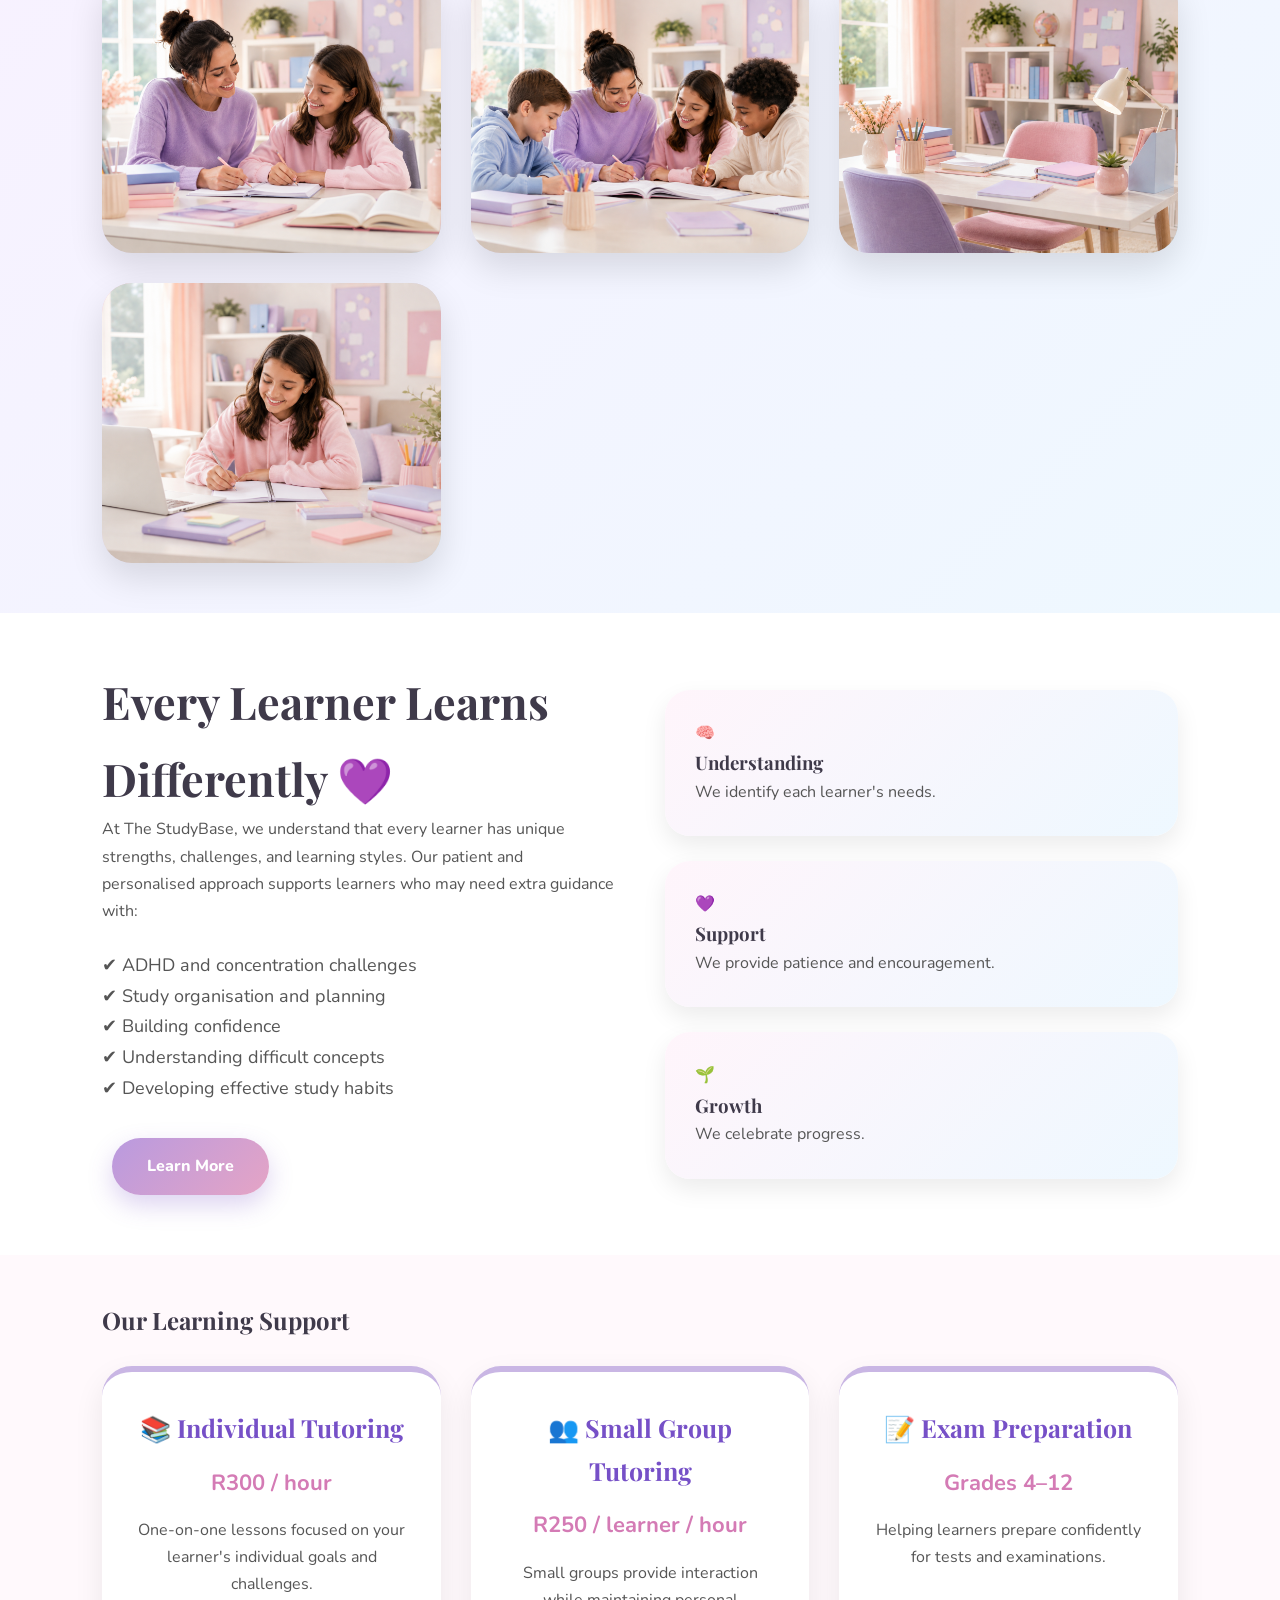
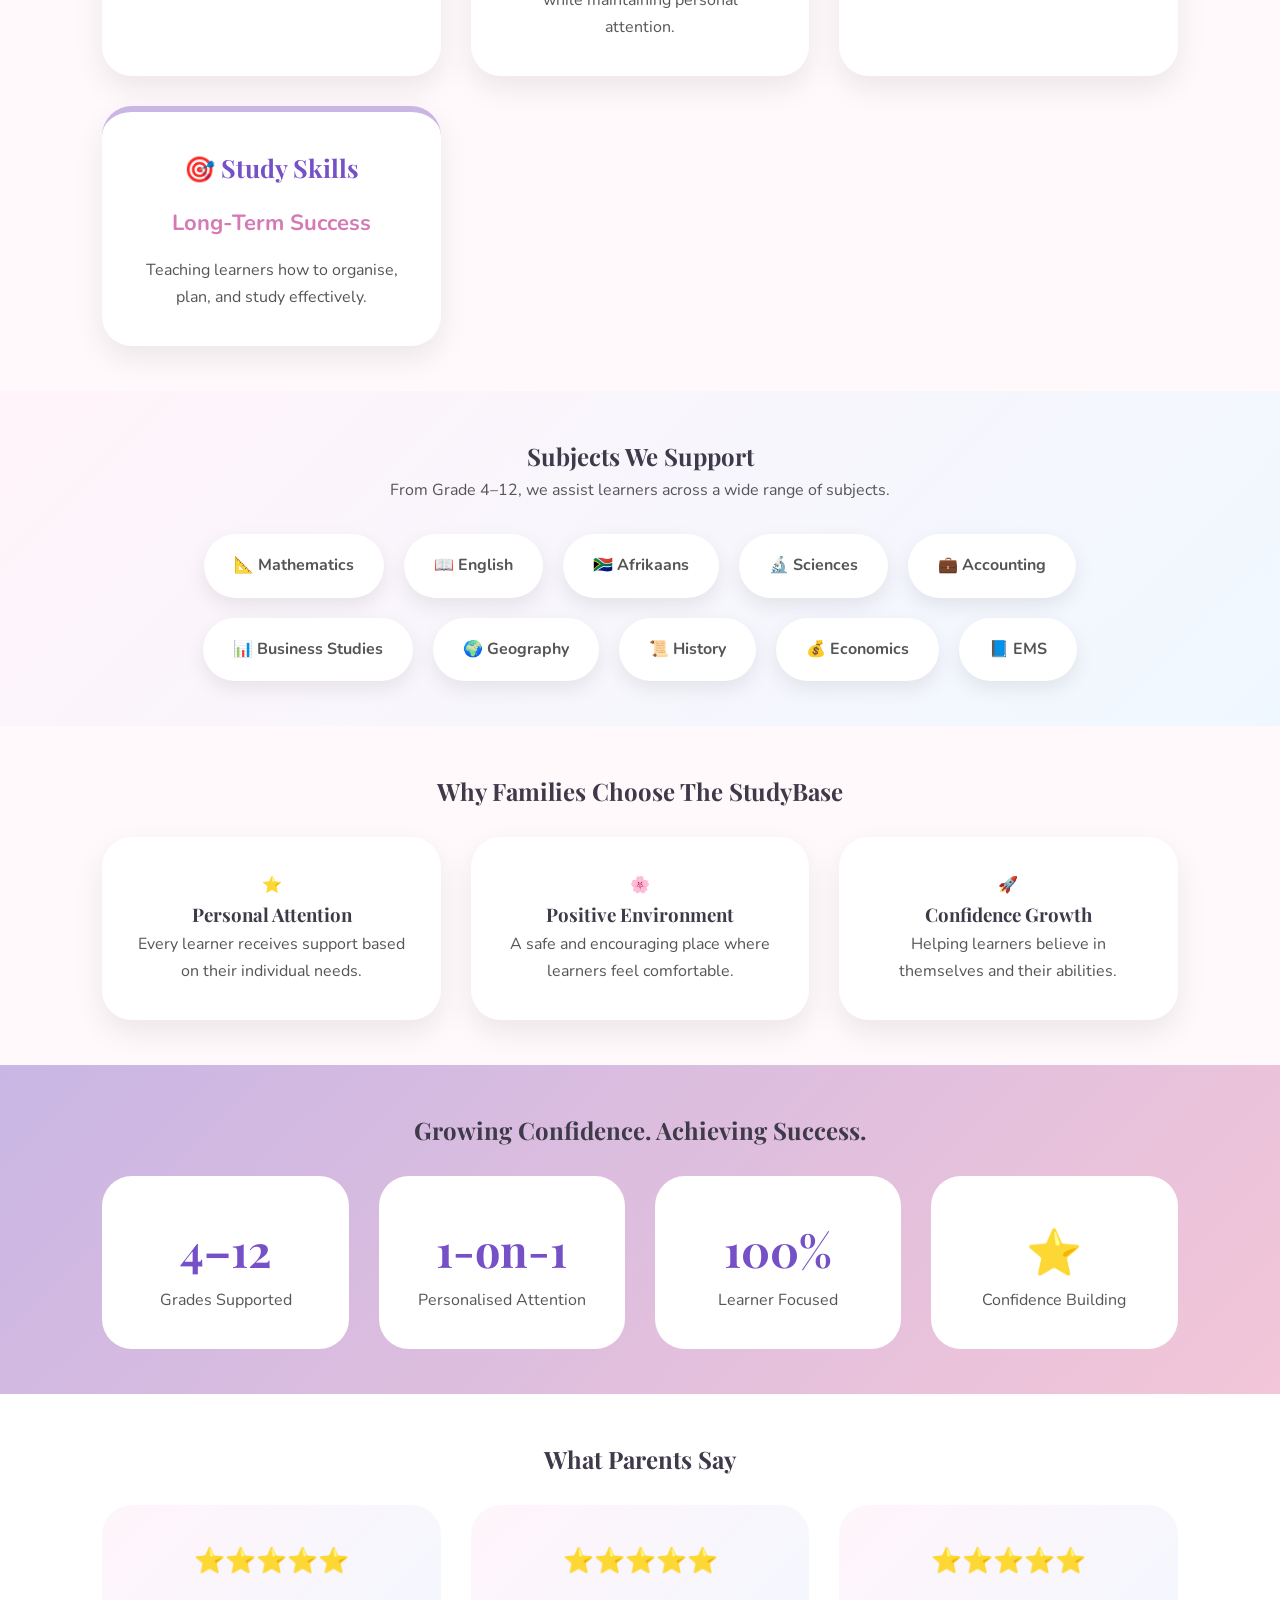
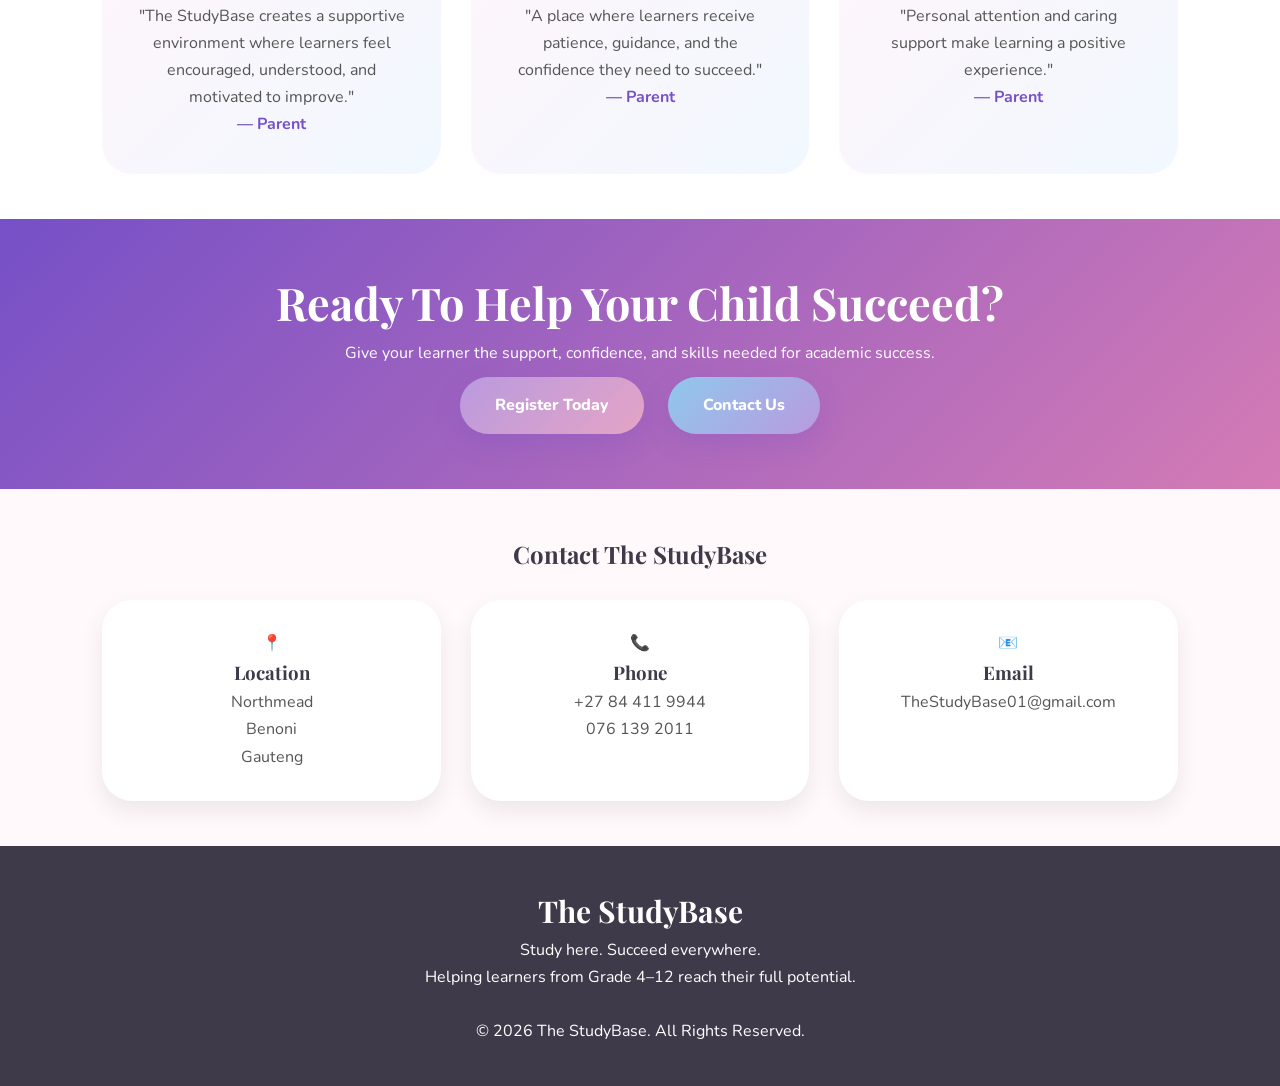
==== commit 4b840e98: "Add learning environment gallery" ====
--- a/index.html
+++ b/index.html
@@ -17,10 +17,8 @@
 
 </head>
 
-
 <body>
 
-
 <header>
 
 <div class="logo-area">
@@ -36,7 +34,6 @@
 </div>
 
 </div>
-
 
 <nav>
 
@@ -57,25 +54,18 @@
 </header>
 
 
-
-
-
 <!-- HERO SECTION -->
 
 <section class="hero-new">
 
-
 <div class="hero-content-new">
 
-
 <div class="hero-text-new">
-
 
 <p class="welcome">
 WELCOME TO THE STUDYBASE
 </p>
 
-
 <h2>
 
 Study here.
@@ -86,209 +76,141 @@
 
 </h2>
 
-
-
 <p>
 
 Helping learners from <strong>Grade 4–12</strong> build confidence, improve results, and discover a love for learning through personalised tutoring and supportive guidance.
 
 </p>
 
-
-
 <div class="hero-buttons">
 
-
 <a href="register.html" class="button">
-
 Register Today
-
 </a>
 
-
 <a href="contact.html" class="button secondary">
-
 Contact Us
-
 </a>
 
-
-</div>
-
-
+</div>
 
 <div class="feature-pills">
 
-
-<div>
-📚 Grades 4–12
-</div>
-
-
-<div>
-💜 Learning Support
-</div>
-
-
-<div>
-⭐ Confidence Building
-</div>
-
-
-</div>
-
-
-</div>
-
-
-
-
+<div>📚 Grades 4–12</div>
+<div>💜 Learning Support</div>
+<div>⭐ Confidence Building</div>
+
+</div>
+
+</div>
 
 <div class="hero-visual">
 
-
-<div class="floating-book">
-
+<div class="floating-book">📚</div>
+
+<img src="images/logo.png" alt="The StudyBase Logo">
+
+<div class="floating-star">⭐</div>
+
+</div>
+
+</div>
+
+</section>
+
+
+<!-- WELCOME SECTION -->
+
+<section class="welcome-section">
+
+<h2>
+A Place Where Learners Grow
+</h2>
+
+<p>
+
+At The StudyBase, we believe every learner can succeed when given the right support.
+
+Our goal is to create a welcoming environment where learners improve academically, build confidence, and develop skills that last a lifetime.
+
+</p>
+
+<div class="journey">
+
+<div>
 📚
-
-</div>
-
-
-<img src="images/logo.png" alt="The StudyBase Logo">
-
-
-<div class="floating-star">
-
+<h3>Understand</h3>
+<p>Build strong foundations.</p>
+</div>
+
+<div>
+💡
+<h3>Grow</h3>
+<p>Develop confidence.</p>
+</div>
+
+<div>
+🎯
+<h3>Achieve</h3>
+<p>Reach academic goals.</p>
+</div>
+
+<div>
 ⭐
-
-</div>
-
-
-</div>
-
-
-
-</div>
-
-
-</section>
-
-
-
-
-
-
-
-<!-- WELCOME SECTION -->
-
-
-<section class="welcome-section">
-
-
-<h2>
-A Place Where Learners Grow
-</h2>
-
-
-<p>
-
-At The StudyBase, we believe every learner can succeed when given the right support.
-
-Our goal is to create a welcoming environment where learners improve academically, build confidence, and develop skills that last a lifetime.
-
-</p>
-
-
-
-<div class="journey">
-
-
-<div>
-
-📚
-
-<h3>
-Understand
-</h3>
-
-<p>
-Build strong foundations.
-</p>
-
-</div>
-
-
-
-<div>
-
-💡
-
-<h3>
-Grow
-</h3>
-
-<p>
-Develop confidence.
-</p>
-
-</div>
-
-
-
-<div>
-
-🎯
-
-<h3>
-Achieve
-</h3>
-
-<p>
-Reach academic goals.
-</p>
-
-</div>
-
-
-
-<div>
-
-⭐
-
-<h3>
-Succeed
-</h3>
-
-<p>
-Everywhere they go.
-</p>
-
-</div>
-
-
-</div>
-
-
-</section>
-
+<h3>Succeed</h3>
+<p>Everywhere they go.</p>
+</div>
+
+</div>
+
+</section>
+
+
+<!-- LEARNING ENVIRONMENT GALLERY -->
+
+<section class="gallery-preview">
+
+<h2>Our Learning Environment</h2>
+
+<p>
+A warm, encouraging space where learners can focus, ask questions, build confidence and enjoy the learning process.
+</p>
+
+<div class="image-grid">
+
+<div class="photo-box">
+<img src="images/study1.png" alt="Tutor supporting a learner">
+</div>
+
+<div class="photo-box">
+<img src="images/study3.png" alt="Tutor working with a small group of learners">
+</div>
+
+<div class="photo-box">
+<img src="images/study4.png" alt="Welcoming StudyBase learning space">
+</div>
+
+<div class="photo-box">
+<img src="images/study5.png" alt="Learner studying with a laptop">
+</div>
+
+</div>
+
+</section>
 
 
 <!-- LEARNING SUPPORT SECTION -->
 
 <section class="support-section">
 
-
 <div class="support-content">
 
-
-<div>
-
+<div>
 
 <h2>
 Every Learner Learns Differently 💜
 </h2>
 
-
 <p>
 
 At The StudyBase, we understand that every learner has unique strengths, challenges, and learning styles.
@@ -297,42 +219,29 @@
 
 </p>
 
-
 <ul>
 
 <li>✔ ADHD and concentration challenges</li>
-
 <li>✔ Study organisation and planning</li>
-
 <li>✔ Building confidence</li>
-
 <li>✔ Understanding difficult concepts</li>
-
 <li>✔ Developing effective study habits</li>
 
 </ul>
 
-
 <a href="services.html" class="button">
-
 Learn More
-
 </a>
 
-
-</div>
-
+</div>
 
 <div class="support-card">
 
-
 <div>
 
 🧠
 
-<h3>
-Understanding
-</h3>
+<h3>Understanding</h3>
 
 <p>
 We identify each learner's needs.
@@ -340,14 +249,11 @@
 
 </div>
 
-
 <div>
 
 💜
 
-<h3>
-Support
-</h3>
+<h3>Support</h3>
 
 <p>
 We provide patience and encouragement.
@@ -355,14 +261,11 @@
 
 </div>
 
-
 <div>
 
 🌱
 
-<h3>
-Growth
-</h3>
+<h3>Growth</h3>
 
 <p>
 We celebrate progress.
@@ -370,222 +273,132 @@
 
 </div>
 
-
-</div>
-
-
-</div>
-
-
-</section>
-
-
-
-
-
+</div>
+
+</div>
+
+</section>
 
 
 <!-- SERVICES SECTION -->
 
-
 <section class="services">
 
-
 <h2>
 Our Learning Support
 </h2>
 
-
-
 <div class="cards">
 
-
-
 <div class="card">
 
-
 <h3>
 📚 Individual Tutoring
 </h3>
-
 
 <h4>
 R300 / hour
 </h4>
 
-
-<p>
-
+<p>
 One-on-one lessons focused on your learner's individual goals and challenges.
-
-</p>
-
-
-</div>
-
-
-
+</p>
+
+</div>
 
 <div class="card">
 
-
 <h3>
 👥 Small Group Tutoring
 </h3>
-
 
 <h4>
 R250 / learner / hour
 </h4>
 
-
-<p>
-
+<p>
 Small groups provide interaction while maintaining personal attention.
-
-</p>
-
-
-</div>
-
-
-
+</p>
+
+</div>
 
 <div class="card">
 
-
 <h3>
 📝 Exam Preparation
 </h3>
-
 
 <h4>
 Grades 4–12
 </h4>
 
-
-<p>
-
+<p>
 Helping learners prepare confidently for tests and examinations.
-
-</p>
-
-
-</div>
-
-
-
+</p>
+
+</div>
 
 <div class="card">
 
-
 <h3>
 🎯 Study Skills
 </h3>
-
 
 <h4>
 Long-Term Success
 </h4>
 
-
-<p>
-
+<p>
 Teaching learners how to organise, plan, and study effectively.
-
-</p>
-
-
-</div>
-
-
-
-</div>
-
-
-</section>
-
-
-
-
-
-
+</p>
+
+</div>
+
+</div>
+
+</section>
 
 
 <!-- SUBJECTS SECTION -->
 
-
 <section class="subjects-preview">
 
-
 <h2>
 Subjects We Support
 </h2>
 
-
-
-<p>
-
+<p>
 From Grade 4–12, we assist learners across a wide range of subjects.
-
-</p>
-
-
+</p>
 
 <div class="subject-bubbles">
 
-
 <div>📐 Mathematics</div>
-
 <div>📖 English</div>
-
 <div>🇿🇦 Afrikaans</div>
-
 <div>🔬 Sciences</div>
-
 <div>💼 Accounting</div>
-
 <div>📊 Business Studies</div>
-
 <div>🌍 Geography</div>
-
 <div>📜 History</div>
-
 <div>💰 Economics</div>
-
 <div>📘 EMS</div>
 
-
-</div>
-
-
-</section>
-
-
-
-
-
-
+</div>
+
+</section>
 
 
 <!-- TRUST SECTION -->
 
-
 <section class="trust-section">
 
-
-<h2>
-
+<h2>
 Why Families Choose The StudyBase
-
-</h2>
-
-
+</h2>
 
 <div class="trust-cards">
 
-
-
 <div>
 
 ⭐
@@ -594,16 +407,12 @@
 Personal Attention
 </h3>
 
-
 <p>
 Every learner receives support based on their individual needs.
 </p>
 
 </div>
 
-
-
-
 <div>
 
 🌸
@@ -612,16 +421,12 @@
 Positive Environment
 </h3>
 
-
 <p>
 A safe and encouraging place where learners feel comfortable.
 </p>
 
 </div>
 
-
-
-
 <div>
 
 🚀
@@ -630,34 +435,27 @@
 Confidence Growth
 </h3>
 
-
 <p>
 Helping learners believe in themselves and their abilities.
 </p>
 
 </div>
 
-
-
-</div>
-
-
-</section>
+</div>
+
+</section>
+
 
 <!-- SUCCESS SECTION -->
 
-
 <section class="success-section">
 
-
 <h2>
 Growing Confidence. Achieving Success.
 </h2>
 
-
 <div class="stats">
 
-
 <div>
 
 <h3>4–12</h3>
@@ -668,8 +466,6 @@
 
 </div>
 
-
-
 <div>
 
 <h3>1-on-1</h3>
@@ -680,8 +476,6 @@
 
 </div>
 
-
-
 <div>
 
 <h3>100%</h3>
@@ -692,8 +486,6 @@
 
 </div>
 
-
-
 <div>
 
 <h3>⭐</h3>
@@ -704,180 +496,111 @@
 
 </div>
 
-
-</div>
-
-
-</section>
-
-
-
-
-
+</div>
+
+</section>
 
 
 <!-- TESTIMONIAL SECTION -->
 
-
 <section class="testimonial-section">
 
-
 <h2>
 What Parents Say
 </h2>
 
-
-
 <div class="testimonial-cards">
 
-
 <div class="testimonial">
-
 
 <div class="stars">
 ⭐⭐⭐⭐⭐
 </div>
 
-
-<p>
-
+<p>
 "The StudyBase creates a supportive environment where learners feel encouraged, understood, and motivated to improve."
-
-</p>
-
+</p>
 
 <strong>
 — Parent
 </strong>
 
-
-</div>
-
-
-
+</div>
 
 <div class="testimonial">
-
 
 <div class="stars">
 ⭐⭐⭐⭐⭐
 </div>
 
-
-<p>
-
+<p>
 "A place where learners receive patience, guidance, and the confidence they need to succeed."
-
-</p>
-
+</p>
 
 <strong>
 — Parent
 </strong>
 
-
-</div>
-
-
-
+</div>
 
 <div class="testimonial">
-
 
 <div class="stars">
 ⭐⭐⭐⭐⭐
 </div>
 
-
-<p>
-
+<p>
 "Personal attention and caring support make learning a positive experience."
-
-</p>
-
+</p>
 
 <strong>
 — Parent
 </strong>
 
-
-</div>
-
-
-</div>
-
-
-</section>
-
-
-
-
-
+</div>
+
+</div>
+
+</section>
 
 
 <!-- FINAL CALL TO ACTION -->
 
-
 <section class="final-call">
 
-
-<h2>
-
+<h2>
 Ready To Help Your Child Succeed?
-
-</h2>
-
-
-<p>
-
+</h2>
+
+<p>
 Give your learner the support, confidence, and skills needed for academic success.
-
-</p>
-
-
-
-<div>
-
+</p>
+
+<div>
 
 <a href="register.html" class="button">
-
 Register Today
-
 </a>
 
-
 <a href="contact.html" class="button secondary">
-
 Contact Us
-
 </a>
 
-
-</div>
-
-
-</section>
-
-
-
-
-
+</div>
+
+</section>
 
 
 <!-- CONTACT INFORMATION -->
 
-
 <section class="contact-section">
 
-
 <h2>
 Contact The StudyBase
 </h2>
 
-
 <div class="contact-details">
 
-
 <div>
 
 📍
@@ -886,19 +609,13 @@
 Location
 </h3>
 
-
-<p>
-
+<p>
 Northmead<br>
 Benoni<br>
 Gauteng
-
-</p>
-
-</div>
-
-
-
+</p>
+
+</div>
 
 <div>
 
@@ -908,7 +625,6 @@
 Phone
 </h3>
 
-
 <p>
 
 +27 84 411 9944
@@ -921,9 +637,6 @@
 
 </div>
 
-
-
-
 <div>
 
 📧
@@ -932,30 +645,18 @@
 Email
 </h3>
 
-
-<p>
-
+<p>
 TheStudyBase01@gmail.com
-
-</p>
-
-</div>
-
-
-
-</div>
-
-
-</section>
-
-
-
-
-
+</p>
+
+</div>
+
+</div>
+
+</section>
 
 
 <!-- FLOATING WHATSAPP BUTTON -->
-
 
 <a href="https://wa.me/27844119944"
 class="whatsapp-float"
@@ -967,56 +668,32 @@
 </a>
 
 
-
-
-
-
-
 <!-- FOOTER -->
 
-
 <footer>
 
-
 <h3>
 The StudyBase
 </h3>
 
-
-<p>
-
+<p>
 Study here. Succeed everywhere.
-
-</p>
-
-
-<p>
-
+</p>
+
+<p>
 Helping learners from Grade 4–12 reach their full potential.
-
-</p>
-
+</p>
 
 <br>
 
-
-<p>
-
+<p>
 © 2026 The StudyBase. All Rights Reserved.
-
-</p>
-
+</p>
 
 </footer>
 
-
-
-
-
-
 <script src="js/script.js"></script>
 
-
 </body>
 
 </html>
--- a/css/style.css
+++ b/css/style.css
@@ -1,37 +1,26 @@
 :root{
 
 --lavender:#c9b6e4;
-
 --pink:#f3c6d8;
-
 --blue:#bfdff5;
-
 --mint:#cde8d2;
-
 --cream:#fff9fc;
-
 --purple:#7650c7;
-
 --dark:#3f3a4a;
-
 --text:#555;
 
 }
 
 
-
 *{
 
 margin:0;
-
 padding:0;
-
 box-sizing:border-box;
 
 }
 
 
-
 html{
 
 scroll-behavior:smooth;
@@ -39,60 +28,49 @@
 }
 
 
-
 body{
 
 font-family:'Nunito', sans-serif;
-
 background:var(--cream);
-
 color:var(--text);
-
 line-height:1.7;
 
 }
 
 
-
-h1,h2,h3{
+h1,
+h2,
+h3{
 
 font-family:'Playfair Display', serif;
-
 color:var(--dark);
 
 }
 
 
-
 section{
 
-padding:80px 8%;
-
-}
-
-
-
-
-
-/* HEADER */
+padding:50px 8%;
+
+}
+
+
+
+/* ==========================
+   HEADER
+========================== */
 
 
 header{
 
 background:white;
-
 display:flex;
-
 justify-content:space-between;
-
 align-items:center;
-
 padding:20px 8%;
 
 position:sticky;
-
 top:0;
-
 z-index:1000;
 
 box-shadow:
@@ -101,77 +79,58 @@
 }
 
 
-
 .logo-area{
 
 display:flex;
-
 align-items:center;
-
 gap:15px;
 
 }
 
 
-
 .logo-area img{
 
 width:75px;
-
 animation:float 4s ease-in-out infinite;
 
 }
 
 
-
 .logo-area h1{
 
 font-size:28px;
-
 color:var(--purple);
 
 }
 
 
-
 .logo-area p{
 
 font-size:14px;
-
 color:#777;
 
 }
 
 
-
-
-
 nav ul{
 
 display:flex;
-
 gap:20px;
-
 list-style:none;
 
 }
 
 
-
 nav a{
 
 text-decoration:none;
-
 font-weight:700;
-
 color:var(--dark);
-
 transition:.3s;
 
 }
 
 
-
 nav a:hover{
 
 color:#d47bb5;
@@ -180,15 +139,14 @@
 
 
 
-
-
-/* HERO */
+/* ==========================
+   HOME HERO
+========================== */
 
 
 .hero-new{
 
 background:
-
 linear-gradient(
 135deg,
 #fff1f8,
@@ -196,30 +154,26 @@
 #f6efff
 );
 
-min-height:90vh;
+min-height:auto;
+padding:70px 8%;
 
 display:flex;
-
 align-items:center;
 
 }
 
 
-
 .hero-content-new{
 
+width:100%;
 display:flex;
-
 align-items:center;
-
 justify-content:space-between;
-
 gap:60px;
 
 }
 
 
-
 .hero-text-new{
 
 max-width:650px;
@@ -227,37 +181,28 @@
 }
 
 
-
 .welcome{
 
 letter-spacing:3px;
-
 font-weight:800;
-
 color:#d47bb5;
-
 font-size:14px;
 
 }
 
 
-
 .hero-text-new h2{
 
 font-size:70px;
-
 line-height:1.2;
-
 margin:25px 0;
 
 }
 
 
-
 .hero-text-new h2 span{
 
 background:
-
 linear-gradient(
 90deg,
 #7650c7,
@@ -266,7 +211,7 @@
 );
 
 -webkit-background-clip:text;
-
+background-clip:text;
 color:transparent;
 
 animation:gradientMove 5s infinite;
@@ -274,7 +219,6 @@
 }
 
 
-
 .hero-text-new p{
 
 font-size:20px;
@@ -282,9 +226,6 @@
 }
 
 
-
-
-
 .hero-buttons{
 
 margin-top:35px;
@@ -293,6 +234,42 @@
 
 
 
+/* ==========================
+   NORMAL PAGE HERO
+========================== */
+
+
+.hero{
+
+min-height:0 !important;
+height:auto !important;
+
+padding:45px 7% 35px !important;
+
+display:flex;
+align-items:center;
+
+}
+
+
+.hero-content{
+
+width:100%;
+
+}
+
+
+.hero h2{
+
+margin-bottom:8px;
+
+}
+
+
+
+/* ==========================
+   BUTTONS
+========================== */
 
 
 .button{
@@ -300,11 +277,9 @@
 display:inline-block;
 
 padding:15px 35px;
-
 border-radius:50px;
 
 background:
-
 linear-gradient(
 135deg,
 #b99adf,
@@ -312,9 +287,7 @@
 );
 
 color:white;
-
 text-decoration:none;
-
 font-weight:800;
 
 margin:10px;
@@ -322,27 +295,24 @@
 transition:.3s;
 
 box-shadow:
-
 0 10px 25px rgba(118,80,199,.25);
 
 }
 
 
-
 .button:hover{
 
 transform:translateY(-5px);
 
-}
-
-
-
+box-shadow:
+0 15px 35px rgba(212,123,181,.4);
+
+}
 
 
 .secondary{
 
 background:
-
 linear-gradient(
 135deg,
 #8fc8ec,
@@ -353,6 +323,9 @@
 
 
 
+/* ==========================
+   HERO VISUAL
+========================== */
 
 
 .hero-visual{
@@ -362,7 +335,6 @@
 }
 
 
-
 .hero-visual img{
 
 width:280px;
@@ -370,7 +342,6 @@
 animation:float 5s ease-in-out infinite;
 
 filter:
-
 drop-shadow(
 0 20px 25px rgba(0,0,0,.15)
 );
@@ -378,59 +349,48 @@
 }
 
 
-
 .floating-book,
 .floating-star{
 
 position:absolute;
-
 font-size:40px;
-
 animation:float 3s infinite;
 
 }
 
 
-
 .floating-book{
 
 top:20px;
-
 left:-30px;
 
 }
 
 
-
 .floating-star{
 
 bottom:20px;
-
 right:-30px;
 
 }
 
 
 
-
-
-/* HERO PILLS */
+/* ==========================
+   HERO PILLS
+========================== */
 
 
 .feature-pills{
 
 display:flex;
-
 gap:15px;
-
 margin-top:35px;
-
 flex-wrap:wrap;
 
 }
 
 
-
 .feature-pills div{
 
 background:white;
@@ -440,70 +400,74 @@
 border-radius:30px;
 
 box-shadow:
-
 0 8px 20px rgba(0,0,0,.08);
 
 font-weight:700;
 
 }
-/* WELCOME SECTION */
+
+
+
+/* ==========================
+   WELCOME SECTION
+========================== */
 
 
 .welcome-section{
 
 background:white;
-
 text-align:center;
 
-}
-
+padding-top:50px !important;
+padding-bottom:50px !important;
+
+min-height:0 !important;
+height:auto !important;
+
+}
 
 
 .welcome-section h2{
 
 font-size:45px;
-
-margin-bottom:25px;
-
-}
-
+margin-bottom:20px;
+
+}
 
 
 .welcome-section p{
 
 max-width:900px;
-
 margin:auto;
-
 font-size:19px;
 
 }
 
 
 
-
-
-/* LEARNING JOURNEY */
+/* ==========================
+   LEARNING JOURNEY
+========================== */
 
 
 .journey{
 
 display:grid;
 
-grid-template-columns:repeat(auto-fit,minmax(220px,1fr));
+grid-template-columns:
+repeat(auto-fit,minmax(220px,1fr));
 
 gap:30px;
 
-margin-top:50px;
-
-}
-
+margin-top:35px !important;
+margin-bottom:0 !important;
+
+}
 
 
 .journey div{
 
 background:
-
 linear-gradient(
 135deg,
 #ffffff,
@@ -515,7 +479,6 @@
 border-radius:30px;
 
 box-shadow:
-
 0 15px 35px rgba(0,0,0,.08);
 
 transition:.4s;
@@ -523,7 +486,6 @@
 }
 
 
-
 .journey div:hover{
 
 transform:translateY(-10px);
@@ -531,26 +493,23 @@
 }
 
 
-
 .journey h3{
 
 color:var(--purple);
-
 font-size:25px;
 
 }
 
 
 
-
-
-/* GALLERY */
+/* ==========================
+   GALLERY
+========================== */
 
 
 .gallery-preview{
 
 background:
-
 linear-gradient(
 135deg,
 #f8f1ff,
@@ -562,41 +521,42 @@
 }
 
 
-
 .image-grid{
 
 display:grid;
 
-grid-template-columns:repeat(auto-fit,minmax(250px,1fr));
+grid-template-columns:
+repeat(auto-fit,minmax(250px,1fr));
 
 gap:30px;
-
-margin-top:40px;
-
-}
-
+margin-top:35px;
+
+}
 
 
 .photo-box{
 
 height:280px;
-
 overflow:hidden;
 
 border-radius:30px;
 
 box-shadow:
-
 0 15px 35px rgba(0,0,0,.12);
 
-}
-
+background:
+linear-gradient(
+135deg,
+#f3c6d8,
+#bfdff5
+);
+
+}
 
 
 .photo-box img{
 
 width:100%;
-
 height:100%;
 
 object-fit:cover;
@@ -606,7 +566,6 @@
 }
 
 
-
 .photo-box:hover img{
 
 transform:scale(1.1);
@@ -615,23 +574,27 @@
 
 
 
-
-
-/* SUPPORT SECTION */
+/* ==========================
+   SUPPORT SECTION
+========================== */
 
 
 .support-section{
 
 background:white;
 
-}
-
+padding-top:50px !important;
+padding-bottom:50px !important;
+
+min-height:0 !important;
+height:auto !important;
+
+}
 
 
 .support-content{
 
 display:grid;
-
 grid-template-columns:1fr 1fr;
 
 gap:50px;
@@ -641,7 +604,6 @@
 }
 
 
-
 .support-content h2{
 
 font-size:45px;
@@ -649,35 +611,26 @@
 }
 
 
-
 .support-content ul{
 
-margin:30px 0;
-
+margin:25px 0;
 list-style:none;
-
 font-size:18px;
 
 }
 
 
-
-
-
 .support-card{
 
 display:grid;
-
 gap:25px;
 
 }
 
 
-
 .support-card div{
 
 background:
-
 linear-gradient(
 135deg,
 #fff5fb,
@@ -689,16 +642,36 @@
 border-radius:25px;
 
 box-shadow:
-
 0 10px 25px rgba(0,0,0,.08);
 
 }
 
 
 
-
-
-/* SERVICE CARDS */
+/* ==========================
+   SERVICE CARDS
+========================== */
+
+
+.services{
+
+min-height:0 !important;
+height:auto !important;
+
+padding-top:45px !important;
+padding-bottom:45px !important;
+
+margin-top:0 !important;
+margin-bottom:0 !important;
+
+}
+
+
+.services h2{
+
+margin-bottom:25px;
+
+}
 
 
 .cards{
@@ -706,13 +679,14 @@
 display:grid;
 
 grid-template-columns:
-
 repeat(auto-fit,minmax(260px,1fr));
 
 gap:30px;
 
-}
-
+margin-top:25px !important;
+margin-bottom:0 !important;
+
+}
 
 
 .card{
@@ -726,7 +700,6 @@
 text-align:center;
 
 box-shadow:
-
 0 12px 30px rgba(0,0,0,.08);
 
 transition:.4s;
@@ -736,7 +709,6 @@
 }
 
 
-
 .card:hover{
 
 transform:translateY(-10px);
@@ -744,38 +716,32 @@
 }
 
 
-
 .card h3{
 
 color:var(--purple);
-
 font-size:25px;
 
 }
 
 
-
 .card h4{
 
 color:#d47bb5;
-
 font-size:22px;
-
 margin:15px 0;
 
 }
 
 
 
-
-
-/* SUBJECT BUBBLES */
+/* ==========================
+   SUBJECTS
+========================== */
 
 
 .subjects-preview{
 
 background:
-
 linear-gradient(
 135deg,
 #fff4fa,
@@ -784,24 +750,26 @@
 
 text-align:center;
 
-}
-
+padding-top:45px !important;
+padding-bottom:45px !important;
+
+min-height:0 !important;
+height:auto !important;
+
+}
 
 
 .subject-bubbles{
 
 display:flex;
-
 flex-wrap:wrap;
-
 justify-content:center;
 
 gap:20px;
 
-margin-top:40px;
-
-}
-
+margin-top:30px;
+
+}
 
 
 .subject-bubbles div{
@@ -813,7 +781,6 @@
 border-radius:50px;
 
 box-shadow:
-
 0 8px 20px rgba(0,0,0,.08);
 
 font-weight:700;
@@ -823,28 +790,38 @@
 }
 
 
-
 .subject-bubbles div:hover{
 
 transform:scale(1.08);
-
 background:#f7edff;
 
 }
 
 
 
-
-
-/* TRUST SECTION */
+/* ==========================
+   TRUST SECTION
+========================== */
 
 
 .trust-section{
 
 text-align:center;
 
-}
-
+padding-top:45px !important;
+padding-bottom:45px !important;
+
+min-height:0 !important;
+height:auto !important;
+
+}
+
+
+.trust-section h2{
+
+margin-bottom:25px;
+
+}
 
 
 .trust-cards{
@@ -852,13 +829,13 @@
 display:grid;
 
 grid-template-columns:
-
 repeat(auto-fit,minmax(250px,1fr));
 
 gap:30px;
 
-}
-
+margin-top:25px !important;
+
+}
 
 
 .trust-cards div{
@@ -870,22 +847,20 @@
 border-radius:30px;
 
 box-shadow:
-
 0 12px 30px rgba(0,0,0,.08);
 
 }
 
 
 
-
-
-/* SUCCESS NUMBERS */
+/* ==========================
+   SUCCESS SECTION
+========================== */
 
 
 .success-section{
 
 background:
-
 linear-gradient(
 135deg,
 #c9b6e4,
@@ -894,8 +869,20 @@
 
 text-align:center;
 
-}
-
+padding-top:45px !important;
+padding-bottom:45px !important;
+
+min-height:0 !important;
+height:auto !important;
+
+}
+
+
+.success-section h2{
+
+margin-bottom:25px;
+
+}
 
 
 .stats{
@@ -903,13 +890,13 @@
 display:grid;
 
 grid-template-columns:
-
 repeat(auto-fit,minmax(200px,1fr));
 
 gap:30px;
 
-}
-
+margin-top:25px !important;
+
+}
 
 
 .stats div{
@@ -923,30 +910,39 @@
 }
 
 
-
 .stats h3{
 
 font-size:45px;
-
 color:var(--purple);
 
 }
 
 
 
-
-
-/* TESTIMONIALS */
+/* ==========================
+   TESTIMONIALS
+========================== */
 
 
 .testimonial-section{
 
 background:#fff;
-
 text-align:center;
 
-}
-
+padding-top:45px !important;
+padding-bottom:45px !important;
+
+min-height:0 !important;
+height:auto !important;
+
+}
+
+
+.testimonial-section h2{
+
+margin-bottom:25px;
+
+}
 
 
 .testimonial-cards{
@@ -954,19 +950,18 @@
 display:grid;
 
 grid-template-columns:
-
 repeat(auto-fit,minmax(280px,1fr));
 
 gap:30px;
 
-}
-
+margin-top:25px !important;
+
+}
 
 
 .testimonial{
 
 background:
-
 linear-gradient(
 135deg,
 #fff5fb,
@@ -980,26 +975,23 @@
 }
 
 
-
 .stars{
 
 font-size:25px;
-
 margin-bottom:20px;
 
 }
 
 
 
-
-
-/* FINAL CALL */
+/* ==========================
+   FINAL CALL
+========================== */
 
 
 .final-call{
 
 background:
-
 linear-gradient(
 135deg,
 #7650c7,
@@ -1007,34 +999,49 @@
 );
 
 color:white;
-
 text-align:center;
 
-}
-
+padding-top:45px !important;
+padding-bottom:45px !important;
+
+min-height:0 !important;
+height:auto !important;
+
+}
 
 
 .final-call h2{
 
 color:white;
-
 font-size:45px;
 
 }
 
 
 
-
-
-/* CONTACT */
+/* ==========================
+   CONTACT SECTION
+========================== */
 
 
 .contact-section{
 
 text-align:center;
 
-}
-
+padding-top:45px !important;
+padding-bottom:45px !important;
+
+min-height:0 !important;
+height:auto !important;
+
+}
+
+
+.contact-section h2{
+
+margin-bottom:25px;
+
+}
 
 
 .contact-details{
@@ -1042,13 +1049,14 @@
 display:grid;
 
 grid-template-columns:
-
 repeat(auto-fit,minmax(220px,1fr));
 
 gap:30px;
 
-}
-
+margin-top:25px !important;
+margin-bottom:0 !important;
+
+}
 
 
 .contact-details div{
@@ -1060,16 +1068,95 @@
 border-radius:30px;
 
 box-shadow:
-
 0 10px 25px rgba(0,0,0,.08);
 
 }
 
 
 
-
-
-/* WHATSAPP BUTTON */
+/* ==========================
+   ABOUT / CONTACT PAGE
+   SPACING FIX
+========================== */
+
+
+.about-story,
+.founders-section,
+.shared-section,
+.studybase-born,
+.why,
+.about-preview,
+.contact{
+
+min-height:0 !important;
+height:auto !important;
+
+margin-top:0 !important;
+margin-bottom:0 !important;
+
+}
+
+
+.about-story{
+
+padding-top:45px !important;
+padding-bottom:40px !important;
+
+}
+
+
+.founders-section{
+
+padding-top:15px !important;
+padding-bottom:45px !important;
+
+}
+
+
+.shared-section{
+
+padding-top:45px !important;
+padding-bottom:45px !important;
+
+}
+
+
+.studybase-born{
+
+padding-top:45px !important;
+padding-bottom:45px !important;
+
+}
+
+
+.why{
+
+padding-top:40px !important;
+padding-bottom:40px !important;
+
+}
+
+
+.about-preview{
+
+padding-top:40px !important;
+padding-bottom:40px !important;
+
+}
+
+
+.contact{
+
+padding-top:40px !important;
+padding-bottom:40px !important;
+
+}
+
+
+
+/* ==========================
+   WHATSAPP BUTTON
+========================== */
 
 
 .whatsapp-float{
@@ -1077,11 +1164,9 @@
 position:fixed;
 
 right:25px;
-
 bottom:25px;
 
 width:65px;
-
 height:65px;
 
 border-radius:50%;
@@ -1089,9 +1174,7 @@
 background:#25D366;
 
 display:flex;
-
 align-items:center;
-
 justify-content:center;
 
 font-size:30px;
@@ -1099,7 +1182,6 @@
 text-decoration:none;
 
 box-shadow:
-
 0 10px 25px rgba(0,0,0,.25);
 
 z-index:999;
@@ -1110,9 +1192,9 @@
 
 
 
-
-
-/* FOOTER */
+/* ==========================
+   FOOTER
+========================== */
 
 
 footer{
@@ -1123,19 +1205,20 @@
 
 text-align:center;
 
-padding:50px 10%;
-
-}
-
+padding:40px 10%;
+
+}
 
 
 footer h3{
 
 color:white;
-
 font-size:30px;
 
 }
+
+
+
 /* ==========================
    ANIMATIONS
 ========================== */
@@ -1144,91 +1227,52 @@
 @keyframes float{
 
 0%{
-
 transform:translateY(0px);
-
-}
-
+}
 
 50%{
-
 transform:translateY(-15px);
-
-}
-
+}
 
 100%{
-
 transform:translateY(0px);
-
-}
-
-}
-
+}
+
+}
 
 
 @keyframes pulse{
 
-
 0%{
-
 transform:scale(1);
-
-}
-
-
+}
 
 50%{
-
 transform:scale(1.1);
-
-}
-
-
+}
 
 100%{
-
 transform:scale(1);
-
-}
-
-
-}
-
-
+}
+
+}
 
 
 @keyframes gradientMove{
 
-
 0%{
-
 background-position:0% 50%;
-
-}
-
+}
 
 50%{
-
 background-position:100% 50%;
-
-}
-
+}
 
 100%{
-
 background-position:0% 50%;
-
-}
-
-
-}
-
-
-
-
-
-/* SCROLL ANIMATION */
+}
+
+}
 
 
 .hero-new,
@@ -1241,99 +1285,97 @@
 .success-section,
 .testimonial-section{
 
-animation:
-
-fadeUp 1s ease;
-
-}
-
-
-
+animation:fadeUp 1s ease;
+
+}
 
 
 @keyframes fadeUp{
 
-
 from{
 
 opacity:0;
-
 transform:translateY(40px);
 
 }
 
-
-
 to{
 
 opacity:1;
-
 transform:translateY(0);
 
 }
 
-
-}
-
-
-
-
-
-
-/* BUTTON GLOW */
-
-
-.button:hover{
-
-
-box-shadow:
-
-0 15px 35px rgba(212,123,181,.4);
-
-
-}
-
-
-
-
-/* MOBILE DESIGN */
+}
+
+
+
+/* ==========================
+   SMALL DETAILS
+========================== */
+
+
+strong{
+
+color:var(--purple);
+
+}
+
+
+hr{
+
+border:none;
+
+}
+
+
+img{
+
+max-width:100%;
+
+}
+
+
+
+/* ==========================
+   TABLET / MOBILE
+========================== */
 
 
 @media(max-width:900px){
 
 
-
 header{
 
 flex-direction:column;
-
 padding:20px;
 
 }
 
 
-
 nav ul{
 
 flex-wrap:wrap;
-
 justify-content:center;
-
 margin-top:20px;
 
 }
 
 
-
 .hero-content-new{
 
 flex-direction:column;
-
 text-align:center;
 
 }
 
 
+.hero-new{
+
+padding:50px 6%;
+
+}
+
 
 .hero-text-new h2{
 
@@ -1342,7 +1384,6 @@
 }
 
 
-
 .hero-text-new p{
 
 font-size:18px;
@@ -1350,7 +1391,6 @@
 }
 
 
-
 .hero-visual img{
 
 width:220px;
@@ -1358,7 +1398,6 @@
 }
 
 
-
 .feature-pills{
 
 justify-content:center;
@@ -1366,17 +1405,14 @@
 }
 
 
-
 .support-content{
 
 grid-template-columns:1fr;
-
 text-align:center;
 
 }
 
 
-
 .support-content h2{
 
 font-size:35px;
@@ -1384,29 +1420,29 @@
 }
 
 
-
 .gallery-preview .image-grid{
 
 grid-template-columns:1fr;
 
 }
 
-
-
-}
-
+}
+
+
+
+/* ==========================
+   PHONE
+========================== */
 
 
 @media(max-width:600px){
 
 
-
 section{
 
-padding:50px 5%;
-
-}
-
+padding:35px 5%;
+
+}
 
 
 .logo-area h1{
@@ -1416,6 +1452,19 @@
 }
 
 
+.hero-new{
+
+padding:40px 5%;
+
+}
+
+
+.hero{
+
+padding:35px 5% !important;
+
+}
+
 
 .hero-text-new h2{
 
@@ -1424,7 +1473,6 @@
 }
 
 
-
 .button{
 
 display:block;
@@ -1434,7 +1482,6 @@
 width:90%;
 
 }
-
 
 
 .journey,
@@ -1448,7 +1495,6 @@
 }
 
 
-
 .contact-details{
 
 grid-template-columns:1fr;
@@ -1456,70 +1502,36 @@
 }
 
 
+.welcome-section,
+.support-section,
+.services,
+.subjects-preview,
+.trust-section,
+.success-section,
+.testimonial-section,
+.final-call,
+.contact-section,
+.about-story,
+.founders-section,
+.shared-section,
+
+   .studybase-born,
+.why,
+.about-preview,
+.contact{
+
+padding-top:35px !important;
+padding-bottom:35px !important;
+
+}
+
 
 .whatsapp-float{
 
 width:55px;
-
 height:55px;
-
 font-size:25px;
 
 }
 
-
-
-}
-
-
-
-
-
-/* SMALL DETAILS */
-
-
-strong{
-
-color:var(--purple);
-
-}
-
-
-
-hr{
-
-border:none;
-
-}
-
-
-
-
-
-/* SMOOTH IMAGE LOADING FEEL */
-
-
-img{
-
-max-width:100%;
-
-}
-
-
-
-
-
-/* HIDE EMPTY PHOTO BOXES UNTIL IMAGES ARE ADDED */
-
-
-.photo-box{
-
-background:
-
-linear-gradient(
-135deg,
-#f3c6d8,
-#bfdff5
-);
-
-}+}
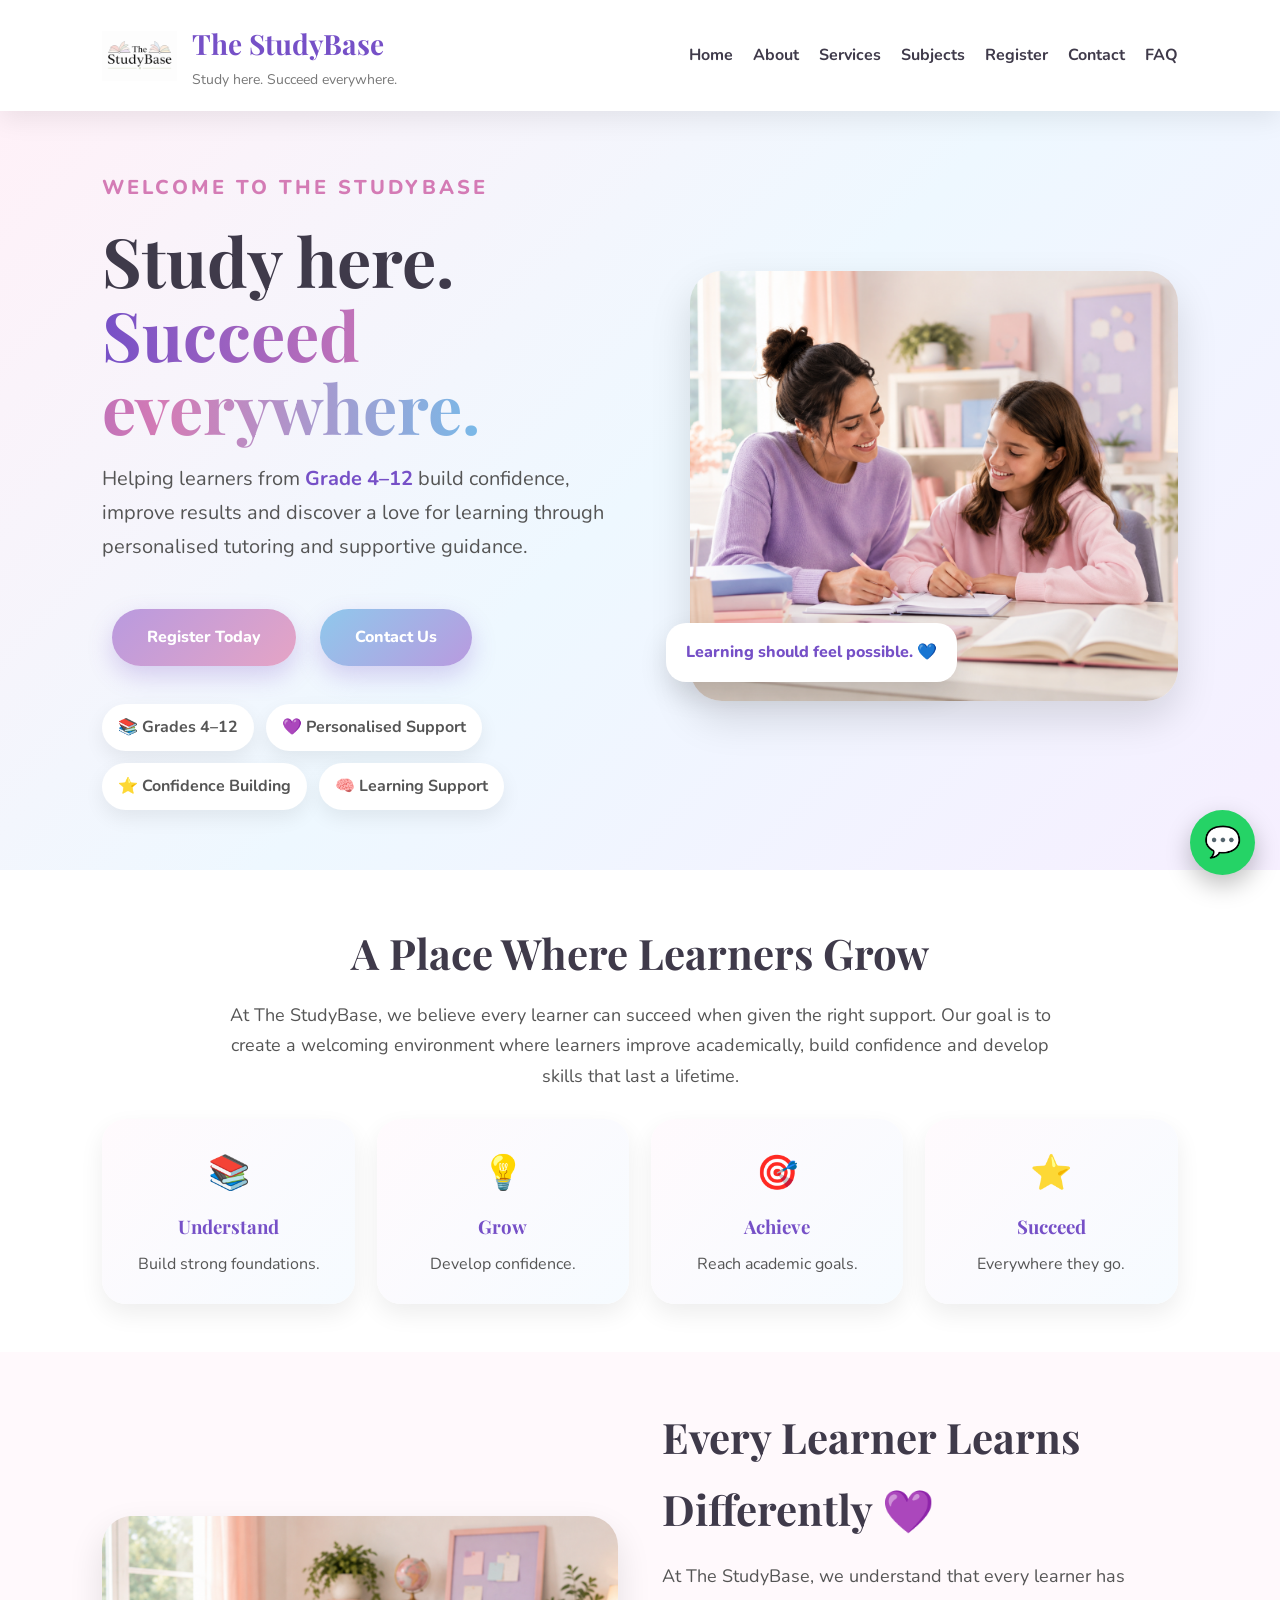
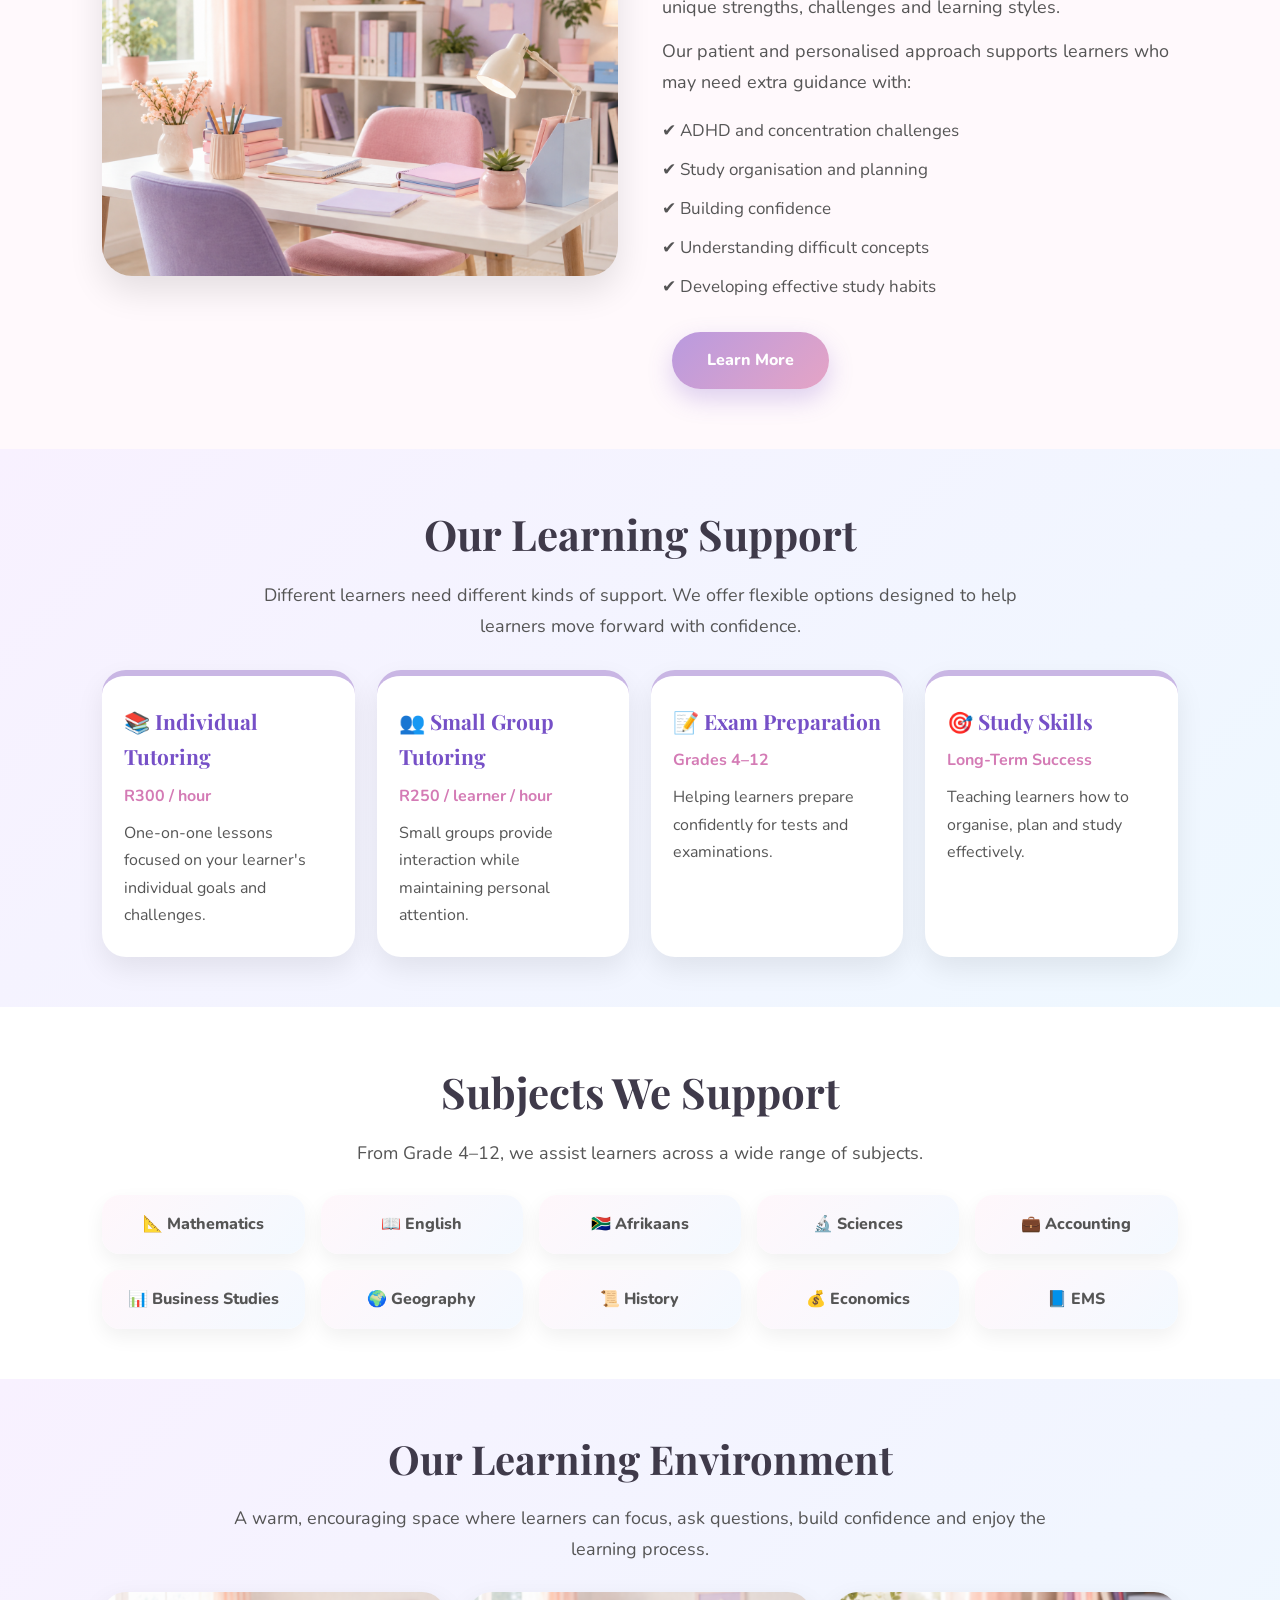
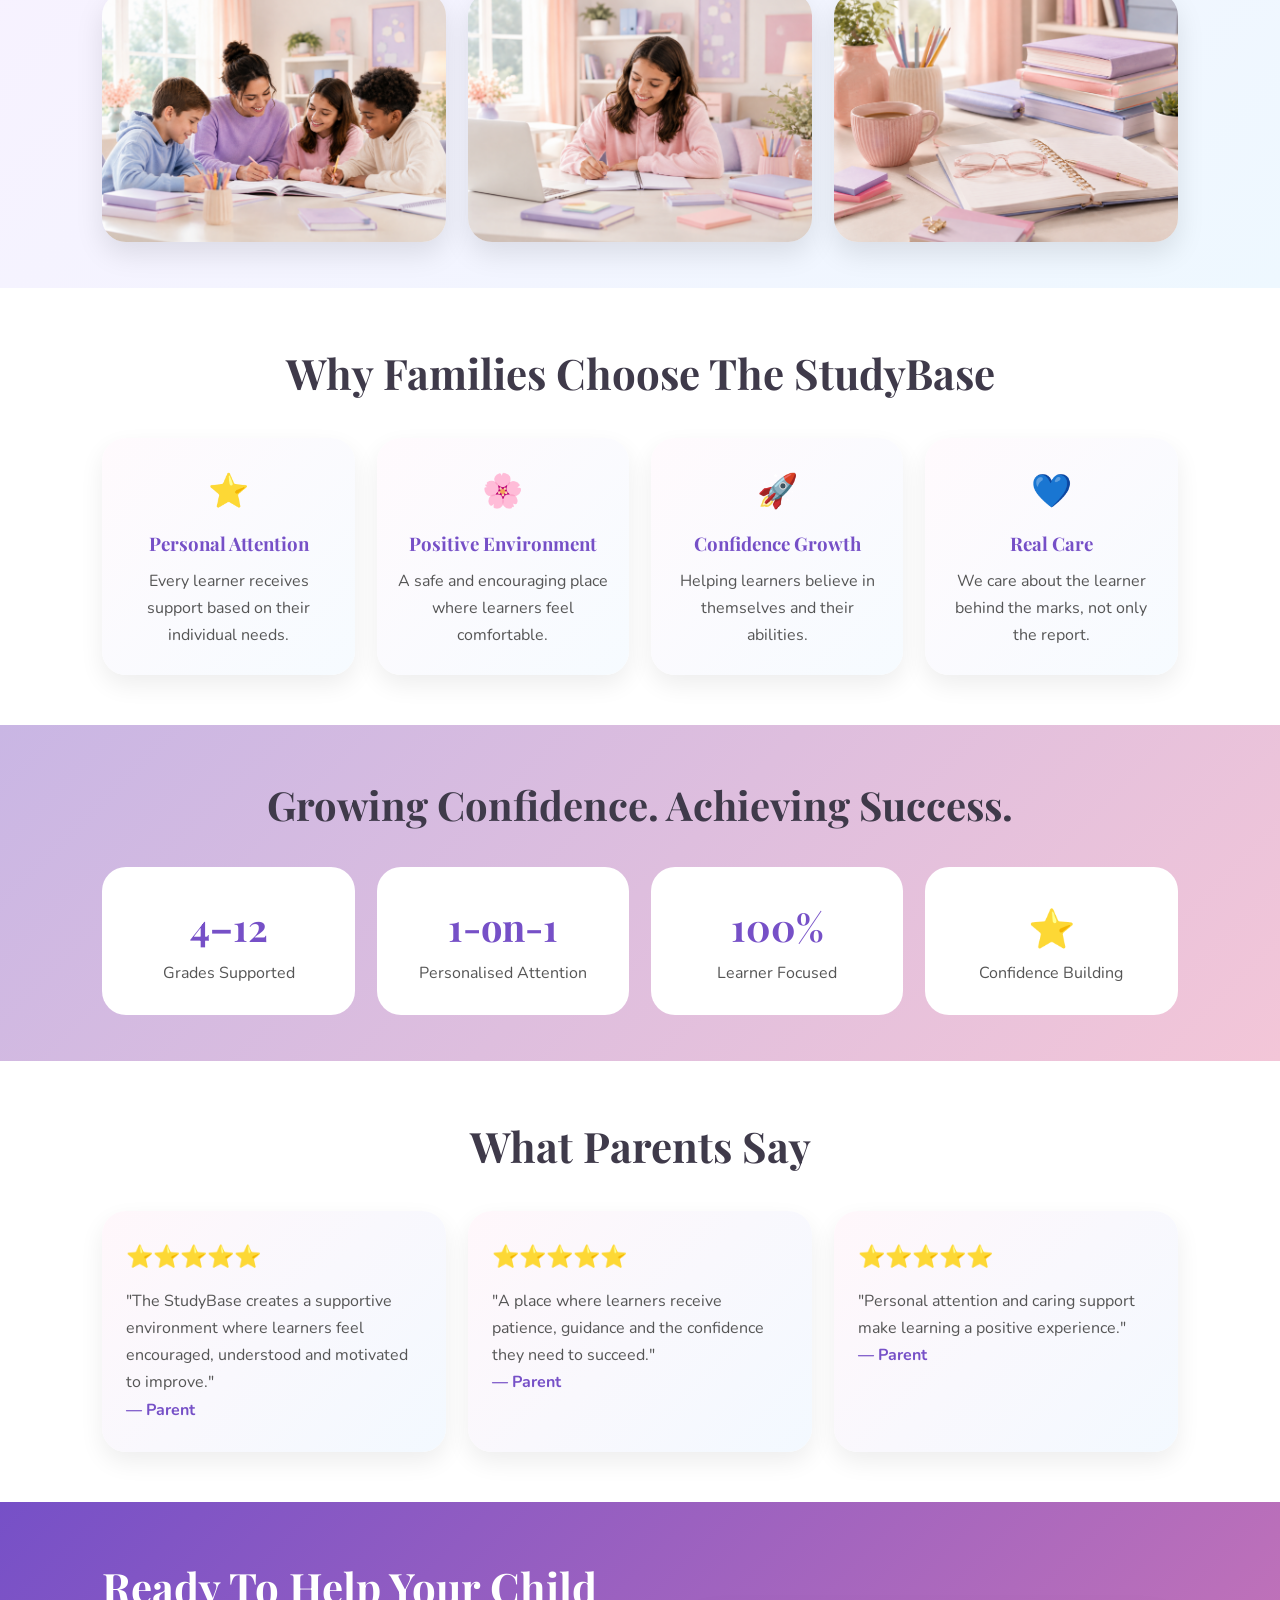
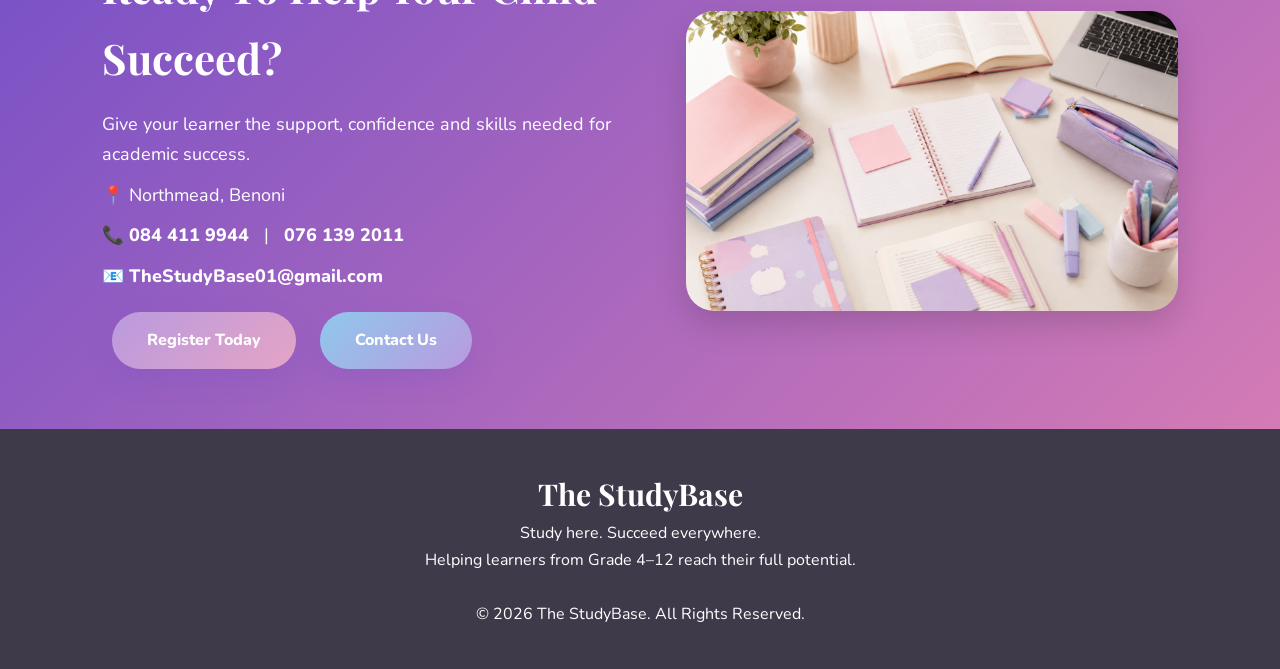
==== commit 71df3a1c: "Redesign Home page" ====
--- a/index.html
+++ b/index.html
@@ -2,19 +2,514 @@
 <html lang="en">
 
 <head>
-
 <meta charset="UTF-8">
 <meta name="viewport" content="width=device-width, initial-scale=1.0">
 
 <title>The StudyBase | Study here. Succeed everywhere.</title>
 
-<meta name="description" content="The StudyBase offers personalised tutoring for Grades 4-12 in Northmead, Benoni.">
+<meta name="description" content="The StudyBase offers personalised tutoring for Grades 4–12 in Northmead, Benoni.">
 <meta name="google-site-verification" content="PBExDsMgNeBq_oTcf0jC_D4q_N5nTDyEarrY9d32zZ8" />
 
 <link rel="stylesheet" href="css/style.css">
 
 <link href="https://fonts.googleapis.com/css2?family=Nunito:wght@300;400;600;700;800&family=Playfair+Display:wght@600;700&display=swap" rel="stylesheet">
 
+<style>
+
+/* ==========================
+   HOME PAGE - SPECIAL FULL LAYOUT
+========================== */
+
+.home-hero{
+    display:grid;
+    grid-template-columns:1.05fr .95fr;
+    align-items:center;
+    gap:48px;
+    padding:60px 8%;
+    background:linear-gradient(135deg,#fff1f8,#eef8ff,#f6efff);
+}
+
+.home-hero h2{
+    font-size:68px;
+    line-height:1.08;
+    margin:18px 0;
+}
+
+.home-hero h2 span{
+    background:linear-gradient(90deg,#7650c7,#d47bb5,#79b9e8);
+    -webkit-background-clip:text;
+    background-clip:text;
+    color:transparent;
+}
+
+.home-hero p{
+    font-size:20px;
+    max-width:680px;
+}
+
+.home-hero-image{
+    position:relative;
+}
+
+.home-hero-image img{
+    width:100%;
+    height:430px;
+    object-fit:cover;
+    border-radius:32px;
+    box-shadow:0 18px 40px rgba(0,0,0,.13);
+}
+
+.home-hero-badge{
+    position:absolute;
+    left:-24px;
+    bottom:28px;
+    background:white;
+    padding:16px 20px;
+    border-radius:20px;
+    box-shadow:0 12px 28px rgba(0,0,0,.12);
+    font-weight:800;
+    color:#7650c7;
+}
+
+.home-pill-row{
+    display:flex;
+    gap:12px;
+    flex-wrap:wrap;
+    margin-top:28px;
+}
+
+.home-pill{
+    background:white;
+    padding:10px 16px;
+    border-radius:30px;
+    font-weight:700;
+    box-shadow:0 8px 20px rgba(0,0,0,.07);
+}
+
+.grow-section{
+    padding:48px 8%;
+    background:white;
+}
+
+.grow-section h2{
+    text-align:center;
+    font-size:42px;
+    margin-bottom:10px;
+}
+
+.grow-section > p{
+    text-align:center;
+    max-width:850px;
+    margin:0 auto 28px;
+    font-size:18px;
+}
+
+.grow-grid{
+    display:grid;
+    grid-template-columns:repeat(4,minmax(0,1fr));
+    gap:22px;
+}
+
+.grow-card{
+    background:linear-gradient(135deg,#fffafd,#f6fbff);
+    padding:26px 22px;
+    border-radius:24px;
+    text-align:center;
+    box-shadow:0 10px 25px rgba(0,0,0,.07);
+}
+
+.grow-card .icon{
+    display:block;
+    font-size:34px;
+    margin-bottom:8px;
+}
+
+.grow-card h3{
+    color:#7650c7;
+    margin-bottom:8px;
+}
+
+.home-split{
+    display:grid;
+    grid-template-columns:1fr 1fr;
+    gap:44px;
+    align-items:center;
+    padding:50px 8%;
+}
+
+.home-split.alt{
+    background:white;
+}
+
+.home-split h2{
+    font-size:42px;
+    margin-bottom:16px;
+}
+
+.home-split p{
+    font-size:18px;
+    margin-bottom:14px;
+}
+
+.home-split ul{
+    list-style:none;
+    margin:20px 0;
+}
+
+.home-split li{
+    margin:10px 0;
+    font-size:17px;
+}
+
+.home-split img{
+    width:100%;
+    height:360px;
+    object-fit:cover;
+    border-radius:30px;
+    box-shadow:0 15px 35px rgba(0,0,0,.11);
+}
+
+.home-services{
+    padding:50px 8%;
+    background:linear-gradient(135deg,#f8f1ff,#eef8ff);
+}
+
+.home-services h2{
+    text-align:center;
+    font-size:42px;
+    margin-bottom:10px;
+}
+
+.home-services > p{
+    text-align:center;
+    max-width:820px;
+    margin:0 auto 28px;
+    font-size:18px;
+}
+
+.home-service-grid{
+    display:grid;
+    grid-template-columns:repeat(4,minmax(0,1fr));
+    gap:22px;
+}
+
+.home-service-card{
+    background:white;
+    padding:28px 22px;
+    border-radius:24px;
+    box-shadow:0 12px 28px rgba(0,0,0,.08);
+    border-top:6px solid #c9b6e4;
+    height:100%;
+}
+
+.home-service-card h3{
+    color:#7650c7;
+    font-size:21px;
+    margin-bottom:8px;
+}
+
+.home-service-card h4{
+    color:#d47bb5;
+    margin-bottom:10px;
+}
+
+.home-subjects{
+    padding:50px 8%;
+    background:white;
+}
+
+.home-subjects h2{
+    text-align:center;
+    font-size:42px;
+    margin-bottom:10px;
+}
+
+.home-subjects > p{
+    text-align:center;
+    max-width:820px;
+    margin:0 auto 26px;
+    font-size:18px;
+}
+
+.subject-bubble-grid{
+    display:grid;
+    grid-template-columns:repeat(5,minmax(0,1fr));
+    gap:16px;
+}
+
+.subject-bubble{
+    background:linear-gradient(135deg,#fff7fb,#f3f9ff);
+    padding:16px 14px;
+    border-radius:18px;
+    text-align:center;
+    font-weight:800;
+    box-shadow:0 8px 20px rgba(0,0,0,.06);
+}
+
+.home-visual-strip{
+    padding:46px 8%;
+    background:linear-gradient(135deg,#f8f1ff,#eef8ff);
+}
+
+.home-visual-strip h2{
+    text-align:center;
+    font-size:40px;
+    margin-bottom:10px;
+}
+
+.home-visual-strip > p{
+    text-align:center;
+    max-width:820px;
+    margin:0 auto 28px;
+    font-size:18px;
+}
+
+.home-image-row{
+    display:grid;
+    grid-template-columns:repeat(3,minmax(0,1fr));
+    gap:22px;
+}
+
+.home-image-row img{
+    width:100%;
+    height:250px;
+    object-fit:cover;
+    border-radius:24px;
+    box-shadow:0 12px 28px rgba(0,0,0,.10);
+}
+
+.home-trust{
+    padding:50px 8%;
+    background:white;
+}
+
+.home-trust h2{
+    text-align:center;
+    font-size:42px;
+    margin-bottom:28px;
+}
+
+.home-trust-grid{
+    display:grid;
+    grid-template-columns:repeat(4,minmax(0,1fr));
+    gap:22px;
+}
+
+.home-trust-card{
+    text-align:center;
+    padding:26px 20px;
+    border-radius:24px;
+    background:linear-gradient(135deg,#fffafd,#f6fbff);
+    box-shadow:0 10px 25px rgba(0,0,0,.07);
+}
+
+.home-trust-card .icon{
+    display:block;
+    font-size:33px;
+    margin-bottom:8px;
+}
+
+.home-trust-card h3{
+    color:#7650c7;
+    margin-bottom:8px;
+}
+
+.home-stats{
+    padding:46px 8%;
+    background:linear-gradient(135deg,#c9b6e4,#f3c6d8);
+}
+
+.home-stats h2{
+    text-align:center;
+    font-size:40px;
+    margin-bottom:28px;
+}
+
+.home-stats-grid{
+    display:grid;
+    grid-template-columns:repeat(4,minmax(0,1fr));
+    gap:22px;
+}
+
+.home-stat{
+    background:white;
+    text-align:center;
+    padding:28px 20px;
+    border-radius:24px;
+}
+
+.home-stat h3{
+    font-size:38px;
+    color:#7650c7;
+}
+
+.home-testimonials{
+    padding:50px 8%;
+    background:white;
+}
+
+.home-testimonials h2{
+    text-align:center;
+    font-size:42px;
+    margin-bottom:28px;
+}
+
+.home-testimonial-grid{
+    display:grid;
+    grid-template-columns:repeat(3,minmax(0,1fr));
+    gap:22px;
+}
+
+.home-testimonial{
+    padding:28px 24px;
+    border-radius:24px;
+    background:linear-gradient(135deg,#fff7fb,#f3f9ff);
+    box-shadow:0 10px 25px rgba(0,0,0,.07);
+}
+
+.home-testimonial .stars{
+    font-size:22px;
+    margin-bottom:12px;
+}
+
+.home-final{
+    display:grid;
+    grid-template-columns:1.05fr .95fr;
+    gap:40px;
+    align-items:center;
+    padding:50px 8%;
+    background:linear-gradient(135deg,#7650c7,#d47bb5);
+    color:white;
+}
+
+.home-final h2{
+    color:white;
+    font-size:42px;
+    margin-bottom:14px;
+}
+
+.home-final p{
+    font-size:18px;
+    margin-bottom:10px;
+}
+
+.home-final img{
+    width:100%;
+    height:300px;
+    object-fit:cover;
+    border-radius:28px;
+    box-shadow:0 14px 32px rgba(0,0,0,.15);
+}
+
+.home-final a.contact-link{
+    color:white;
+    text-decoration:none;
+    font-weight:800;
+}
+
+@media(max-width:1000px){
+    .home-hero,
+    .home-split,
+    .home-final{
+        grid-template-columns:1fr;
+    }
+
+    .home-hero{
+        text-align:center;
+    }
+
+    .home-hero p{
+        margin:auto;
+    }
+
+    .home-pill-row{
+        justify-content:center;
+    }
+
+    .home-hero-badge{
+        left:18px;
+    }
+
+    .grow-grid,
+    .home-service-grid,
+    .home-trust-grid,
+    .home-stats-grid{
+        grid-template-columns:repeat(2,minmax(0,1fr));
+    }
+
+    .subject-bubble-grid{
+        grid-template-columns:repeat(2,minmax(0,1fr));
+    }
+
+    .home-image-row{
+        grid-template-columns:repeat(2,minmax(0,1fr));
+    }
+
+    .home-image-row img:last-child{
+        grid-column:1 / -1;
+        height:280px;
+    }
+}
+
+@media(max-width:650px){
+    .home-hero,
+    .grow-section,
+    .home-split,
+    .home-services,
+    .home-subjects,
+    .home-visual-strip,
+    .home-trust,
+    .home-stats,
+    .home-testimonials,
+    .home-final{
+        padding:35px 5%;
+    }
+
+    .home-hero h2{
+        font-size:42px;
+    }
+
+    .grow-section h2,
+    .home-split h2,
+    .home-services h2,
+    .home-subjects h2,
+    .home-visual-strip h2,
+    .home-trust h2,
+    .home-stats h2,
+    .home-testimonials h2,
+    .home-final h2{
+        font-size:32px;
+    }
+
+    .grow-grid,
+    .home-service-grid,
+    .home-trust-grid,
+    .home-stats-grid,
+    .subject-bubble-grid,
+    .home-image-row,
+    .home-testimonial-grid{
+        grid-template-columns:1fr;
+    }
+
+    .home-image-row img:last-child{
+        grid-column:auto;
+        height:250px;
+    }
+
+    .home-hero-image img,
+    .home-split img,
+    .home-final img{
+        height:260px;
+    }
+
+    .home-hero-badge{
+        position:static;
+        margin-top:14px;
+    }
+}
+
+</style>
+
 </head>
 
 <body>
@@ -22,23 +517,15 @@
 <header>
 
 <div class="logo-area">
-
 <img src="images/logo.png" alt="The StudyBase Logo">
-
 <div>
-
 <h1>The StudyBase</h1>
-
 <p>Study here. Succeed everywhere.</p>
-
-</div>
-
+</div>
 </div>
 
 <nav>
-
 <ul>
-
 <li><a href="index.html">Home</a></li>
 <li><a href="about.html">About</a></li>
 <li><a href="services.html">Services</a></li>
@@ -46,117 +533,81 @@
 <li><a href="register.html">Register</a></li>
 <li><a href="contact.html">Contact</a></li>
 <li><a href="faq.html">FAQ</a></li>
-
 </ul>
-
 </nav>
 
 </header>
 
-
-<!-- HERO SECTION -->
-
-<section class="hero-new">
-
-<div class="hero-content-new">
-
-<div class="hero-text-new">
-
-<p class="welcome">
-WELCOME TO THE STUDYBASE
+<!-- HERO -->
+
+<section class="home-hero">
+
+<div>
+
+<p class="welcome">WELCOME TO THE STUDYBASE</p>
+
+<h2>
+Study here.<br>
+<span>Succeed everywhere.</span>
+</h2>
+
+<p>
+Helping learners from <strong>Grade 4–12</strong> build confidence, improve results and discover a love for learning through personalised tutoring and supportive guidance.
 </p>
 
-<h2>
-
-Study here.
-
-<br>
-
-<span>Succeed everywhere.</span>
-
-</h2>
+<div class="hero-buttons">
+<a href="register.html" class="button">Register Today</a>
+<a href="contact.html" class="button secondary">Contact Us</a>
+</div>
+
+<div class="home-pill-row">
+<div class="home-pill">📚 Grades 4–12</div>
+<div class="home-pill">💜 Personalised Support</div>
+<div class="home-pill">⭐ Confidence Building</div>
+<div class="home-pill">🧠 Learning Support</div>
+</div>
+
+</div>
+
+<div class="home-hero-image">
+<img src="images/study1.png" alt="Tutor supporting a learner">
+<div class="home-hero-badge">Learning should feel possible. 💙</div>
+</div>
+
+</section>
+
+<!-- GROW -->
+
+<section class="grow-section">
+
+<h2>A Place Where Learners Grow</h2>
 
 <p>
-
-Helping learners from <strong>Grade 4–12</strong> build confidence, improve results, and discover a love for learning through personalised tutoring and supportive guidance.
-
+At The StudyBase, we believe every learner can succeed when given the right support. Our goal is to create a welcoming environment where learners improve academically, build confidence and develop skills that last a lifetime.
 </p>
 
-<div class="hero-buttons">
-
-<a href="register.html" class="button">
-Register Today
-</a>
-
-<a href="contact.html" class="button secondary">
-Contact Us
-</a>
-
-</div>
-
-<div class="feature-pills">
-
-<div>📚 Grades 4–12</div>
-<div>💜 Learning Support</div>
-<div>⭐ Confidence Building</div>
-
-</div>
-
-</div>
-
-<div class="hero-visual">
-
-<div class="floating-book">📚</div>
-
-<img src="images/logo.png" alt="The StudyBase Logo">
-
-<div class="floating-star">⭐</div>
-
-</div>
-
-</div>
-
-</section>
-
-
-<!-- WELCOME SECTION -->
-
-<section class="welcome-section">
-
-<h2>
-A Place Where Learners Grow
-</h2>
-
-<p>
-
-At The StudyBase, we believe every learner can succeed when given the right support.
-
-Our goal is to create a welcoming environment where learners improve academically, build confidence, and develop skills that last a lifetime.
-
-</p>
-
-<div class="journey">
-
-<div>
-📚
+<div class="grow-grid">
+
+<div class="grow-card">
+<span class="icon">📚</span>
 <h3>Understand</h3>
 <p>Build strong foundations.</p>
 </div>
 
-<div>
-💡
+<div class="grow-card">
+<span class="icon">💡</span>
 <h3>Grow</h3>
 <p>Develop confidence.</p>
 </div>
 
-<div>
-🎯
+<div class="grow-card">
+<span class="icon">🎯</span>
 <h3>Achieve</h3>
 <p>Reach academic goals.</p>
 </div>
 
-<div>
-⭐
+<div class="grow-card">
+<span class="icon">⭐</span>
 <h3>Succeed</h3>
 <p>Everywhere they go.</p>
 </div>
@@ -165,530 +616,280 @@
 
 </section>
 
-
-<!-- LEARNING ENVIRONMENT GALLERY -->
-
-<section class="gallery-preview">
-
-<h2>Our Learning Environment</h2>
+<!-- SUPPORT SPLIT -->
+
+<section class="home-split">
+
+<div>
+<img src="images/study4.png" alt="Welcoming StudyBase learning space">
+</div>
+
+<div>
+
+<h2>Every Learner Learns Differently 💜</h2>
 
 <p>
-A warm, encouraging space where learners can focus, ask questions, build confidence and enjoy the learning process.
+At The StudyBase, we understand that every learner has unique strengths, challenges and learning styles.
 </p>
 
-<div class="image-grid">
-
-<div class="photo-box">
-<img src="images/study1.png" alt="Tutor supporting a learner">
-</div>
-
-<div class="photo-box">
-<img src="images/study3.png" alt="Tutor working with a small group of learners">
-</div>
-
-<div class="photo-box">
-<img src="images/study4.png" alt="Welcoming StudyBase learning space">
-</div>
-
-<div class="photo-box">
-<img src="images/study5.png" alt="Learner studying with a laptop">
-</div>
-
-</div>
-
-</section>
-
-
-<!-- LEARNING SUPPORT SECTION -->
-
-<section class="support-section">
-
-<div class="support-content">
-
-<div>
-
-<h2>
-Every Learner Learns Differently 💜
-</h2>
-
 <p>
-
-At The StudyBase, we understand that every learner has unique strengths, challenges, and learning styles.
-
 Our patient and personalised approach supports learners who may need extra guidance with:
-
 </p>
 
 <ul>
-
 <li>✔ ADHD and concentration challenges</li>
 <li>✔ Study organisation and planning</li>
 <li>✔ Building confidence</li>
 <li>✔ Understanding difficult concepts</li>
 <li>✔ Developing effective study habits</li>
-
 </ul>
 
-<a href="services.html" class="button">
-Learn More
-</a>
-
-</div>
-
-<div class="support-card">
-
-<div>
-
-🧠
-
-<h3>Understanding</h3>
+<a href="services.html" class="button">Learn More</a>
+
+</div>
+
+</section>
+
+<!-- SERVICES -->
+
+<section class="home-services">
+
+<h2>Our Learning Support</h2>
 
 <p>
-We identify each learner's needs.
+Different learners need different kinds of support. We offer flexible options designed to help learners move forward with confidence.
 </p>
 
-</div>
-
-<div>
-
-💜
-
-<h3>Support</h3>
-
-<p>
-We provide patience and encouragement.
-</p>
-
-</div>
-
-<div>
-
-🌱
-
-<h3>Growth</h3>
-
-<p>
-We celebrate progress.
-</p>
-
-</div>
-
+<div class="home-service-grid">
+
+<div class="home-service-card">
+<h3>📚 Individual Tutoring</h3>
+<h4>R300 / hour</h4>
+<p>One-on-one lessons focused on your learner's individual goals and challenges.</p>
+</div>
+
+<div class="home-service-card">
+<h3>👥 Small Group Tutoring</h3>
+<h4>R250 / learner / hour</h4>
+<p>Small groups provide interaction while maintaining personal attention.</p>
+</div>
+
+<div class="home-service-card">
+<h3>📝 Exam Preparation</h3>
+<h4>Grades 4–12</h4>
+<p>Helping learners prepare confidently for tests and examinations.</p>
+</div>
+
+<div class="home-service-card">
+<h3>🎯 Study Skills</h3>
+<h4>Long-Term Success</h4>
+<p>Teaching learners how to organise, plan and study effectively.</p>
 </div>
 
 </div>
 
 </section>
 
-
-<!-- SERVICES SECTION -->
-
-<section class="services">
-
-<h2>
-Our Learning Support
-</h2>
-
-<div class="cards">
-
-<div class="card">
-
-<h3>
-📚 Individual Tutoring
-</h3>
-
-<h4>
-R300 / hour
-</h4>
-
-<p>
-One-on-one lessons focused on your learner's individual goals and challenges.
-</p>
-
-</div>
-
-<div class="card">
-
-<h3>
-👥 Small Group Tutoring
-</h3>
-
-<h4>
-R250 / learner / hour
-</h4>
-
-<p>
-Small groups provide interaction while maintaining personal attention.
-</p>
-
-</div>
-
-<div class="card">
-
-<h3>
-📝 Exam Preparation
-</h3>
-
-<h4>
-Grades 4–12
-</h4>
-
-<p>
-Helping learners prepare confidently for tests and examinations.
-</p>
-
-</div>
-
-<div class="card">
-
-<h3>
-🎯 Study Skills
-</h3>
-
-<h4>
-Long-Term Success
-</h4>
-
-<p>
-Teaching learners how to organise, plan, and study effectively.
-</p>
-
-</div>
-
-</div>
-
-</section>
-
-
-<!-- SUBJECTS SECTION -->
-
-<section class="subjects-preview">
-
-<h2>
-Subjects We Support
-</h2>
+<!-- SUBJECTS -->
+
+<section class="home-subjects">
+
+<h2>Subjects We Support</h2>
 
 <p>
 From Grade 4–12, we assist learners across a wide range of subjects.
 </p>
 
-<div class="subject-bubbles">
-
-<div>📐 Mathematics</div>
-<div>📖 English</div>
-<div>🇿🇦 Afrikaans</div>
-<div>🔬 Sciences</div>
-<div>💼 Accounting</div>
-<div>📊 Business Studies</div>
-<div>🌍 Geography</div>
-<div>📜 History</div>
-<div>💰 Economics</div>
-<div>📘 EMS</div>
+<div class="subject-bubble-grid">
+
+<div class="subject-bubble">📐 Mathematics</div>
+<div class="subject-bubble">📖 English</div>
+<div class="subject-bubble">🇿🇦 Afrikaans</div>
+<div class="subject-bubble">🔬 Sciences</div>
+<div class="subject-bubble">💼 Accounting</div>
+<div class="subject-bubble">📊 Business Studies</div>
+<div class="subject-bubble">🌍 Geography</div>
+<div class="subject-bubble">📜 History</div>
+<div class="subject-bubble">💰 Economics</div>
+<div class="subject-bubble">📘 EMS</div>
 
 </div>
 
 </section>
 
-
-<!-- TRUST SECTION -->
-
-<section class="trust-section">
-
-<h2>
-Why Families Choose The StudyBase
-</h2>
-
-<div class="trust-cards">
+<!-- VISUAL STRIP -->
+
+<section class="home-visual-strip">
+
+<h2>Our Learning Environment</h2>
+
+<p>
+A warm, encouraging space where learners can focus, ask questions, build confidence and enjoy the learning process.
+</p>
+
+<div class="home-image-row">
+
+<img src="images/study3.png" alt="Small group learning">
+
+<img src="images/study5.png" alt="Focused studying with a laptop">
+
+<img src="images/study6.png" alt="Books, notes and study materials">
+
+</div>
+
+</section>
+
+<!-- WHY US -->
+
+<section class="home-trust">
+
+<h2>Why Families Choose The StudyBase</h2>
+
+<div class="home-trust-grid">
+
+<div class="home-trust-card">
+<span class="icon">⭐</span>
+<h3>Personal Attention</h3>
+<p>Every learner receives support based on their individual needs.</p>
+</div>
+
+<div class="home-trust-card">
+<span class="icon">🌸</span>
+<h3>Positive Environment</h3>
+<p>A safe and encouraging place where learners feel comfortable.</p>
+</div>
+
+<div class="home-trust-card">
+<span class="icon">🚀</span>
+<h3>Confidence Growth</h3>
+<p>Helping learners believe in themselves and their abilities.</p>
+</div>
+
+<div class="home-trust-card">
+<span class="icon">💙</span>
+<h3>Real Care</h3>
+<p>We care about the learner behind the marks, not only the report.</p>
+</div>
+
+</div>
+
+</section>
+
+<!-- STATS -->
+
+<section class="home-stats">
+
+<h2>Growing Confidence. Achieving Success.</h2>
+
+<div class="home-stats-grid">
+
+<div class="home-stat">
+<h3>4–12</h3>
+<p>Grades Supported</p>
+</div>
+
+<div class="home-stat">
+<h3>1-on-1</h3>
+<p>Personalised Attention</p>
+</div>
+
+<div class="home-stat">
+<h3>100%</h3>
+<p>Learner Focused</p>
+</div>
+
+<div class="home-stat">
+<h3>⭐</h3>
+<p>Confidence Building</p>
+</div>
+
+</div>
+
+</section>
+
+<!-- TESTIMONIALS -->
+
+<section class="home-testimonials">
+
+<h2>What Parents Say</h2>
+
+<div class="home-testimonial-grid">
+
+<div class="home-testimonial">
+<div class="stars">⭐⭐⭐⭐⭐</div>
+<p>"The StudyBase creates a supportive environment where learners feel encouraged, understood and motivated to improve."</p>
+<strong>— Parent</strong>
+</div>
+
+<div class="home-testimonial">
+<div class="stars">⭐⭐⭐⭐⭐</div>
+<p>"A place where learners receive patience, guidance and the confidence they need to succeed."</p>
+<strong>— Parent</strong>
+</div>
+
+<div class="home-testimonial">
+<div class="stars">⭐⭐⭐⭐⭐</div>
+<p>"Personal attention and caring support make learning a positive experience."</p>
+<strong>— Parent</strong>
+</div>
+
+</div>
+
+</section>
+
+<!-- FINAL -->
+
+<section class="home-final">
 
 <div>
 
-⭐
-
-<h3>
-Personal Attention
-</h3>
+<h2>Ready To Help Your Child Succeed?</h2>
 
 <p>
-Every learner receives support based on their individual needs.
+Give your learner the support, confidence and skills needed for academic success.
 </p>
 
+<p>📍 Northmead, Benoni</p>
+
+<p>
+📞
+<a class="contact-link" href="tel:+27844119944">084 411 9944</a>
+&nbsp; | &nbsp;
+<a class="contact-link" href="tel:+27761392011">076 139 2011</a>
+</p>
+
+<p>
+📧
+<a class="contact-link" href="mailto:TheStudyBase01@gmail.com">TheStudyBase01@gmail.com</a>
+</p>
+
+<a href="register.html" class="button">Register Today</a>
+<a href="contact.html" class="button secondary">Contact Us</a>
+
 </div>
 
 <div>
-
-🌸
-
-<h3>
-Positive Environment
-</h3>
-
-<p>
-A safe and encouraging place where learners feel comfortable.
-</p>
-
-</div>
-
-<div>
-
-🚀
-
-<h3>
-Confidence Growth
-</h3>
-
-<p>
-Helping learners believe in themselves and their abilities.
-</p>
-
-</div>
-
+<img src="images/study2.png" alt="Organised study desk with books and stationery">
 </div>
 
 </section>
-
-
-<!-- SUCCESS SECTION -->
-
-<section class="success-section">
-
-<h2>
-Growing Confidence. Achieving Success.
-</h2>
-
-<div class="stats">
-
-<div>
-
-<h3>4–12</h3>
-
-<p>
-Grades Supported
-</p>
-
-</div>
-
-<div>
-
-<h3>1-on-1</h3>
-
-<p>
-Personalised Attention
-</p>
-
-</div>
-
-<div>
-
-<h3>100%</h3>
-
-<p>
-Learner Focused
-</p>
-
-</div>
-
-<div>
-
-<h3>⭐</h3>
-
-<p>
-Confidence Building
-</p>
-
-</div>
-
-</div>
-
-</section>
-
-
-<!-- TESTIMONIAL SECTION -->
-
-<section class="testimonial-section">
-
-<h2>
-What Parents Say
-</h2>
-
-<div class="testimonial-cards">
-
-<div class="testimonial">
-
-<div class="stars">
-⭐⭐⭐⭐⭐
-</div>
-
-<p>
-"The StudyBase creates a supportive environment where learners feel encouraged, understood, and motivated to improve."
-</p>
-
-<strong>
-— Parent
-</strong>
-
-</div>
-
-<div class="testimonial">
-
-<div class="stars">
-⭐⭐⭐⭐⭐
-</div>
-
-<p>
-"A place where learners receive patience, guidance, and the confidence they need to succeed."
-</p>
-
-<strong>
-— Parent
-</strong>
-
-</div>
-
-<div class="testimonial">
-
-<div class="stars">
-⭐⭐⭐⭐⭐
-</div>
-
-<p>
-"Personal attention and caring support make learning a positive experience."
-</p>
-
-<strong>
-— Parent
-</strong>
-
-</div>
-
-</div>
-
-</section>
-
-
-<!-- FINAL CALL TO ACTION -->
-
-<section class="final-call">
-
-<h2>
-Ready To Help Your Child Succeed?
-</h2>
-
-<p>
-Give your learner the support, confidence, and skills needed for academic success.
-</p>
-
-<div>
-
-<a href="register.html" class="button">
-Register Today
-</a>
-
-<a href="contact.html" class="button secondary">
-Contact Us
-</a>
-
-</div>
-
-</section>
-
-
-<!-- CONTACT INFORMATION -->
-
-<section class="contact-section">
-
-<h2>
-Contact The StudyBase
-</h2>
-
-<div class="contact-details">
-
-<div>
-
-📍
-
-<h3>
-Location
-</h3>
-
-<p>
-Northmead<br>
-Benoni<br>
-Gauteng
-</p>
-
-</div>
-
-<div>
-
-📞
-
-<h3>
-Phone
-</h3>
-
-<p>
-
-+27 84 411 9944
-
-<br>
-
-076 139 2011
-
-</p>
-
-</div>
-
-<div>
-
-📧
-
-<h3>
-Email
-</h3>
-
-<p>
-TheStudyBase01@gmail.com
-</p>
-
-</div>
-
-</div>
-
-</section>
-
-
-<!-- FLOATING WHATSAPP BUTTON -->
 
 <a href="https://wa.me/27844119944"
 class="whatsapp-float"
 target="_blank"
-rel="noopener noreferrer">
-
-💬
-
-</a>
-
-
-<!-- FOOTER -->
+rel="noopener noreferrer">💬</a>
 
 <footer>
 
-<h3>
-The StudyBase
-</h3>
-
-<p>
-Study here. Succeed everywhere.
-</p>
-
-<p>
-Helping learners from Grade 4–12 reach their full potential.
-</p>
+<h3>The StudyBase</h3>
+
+<p>Study here. Succeed everywhere.</p>
+
+<p>Helping learners from Grade 4–12 reach their full potential.</p>
 
 <br>
 
-<p>
-© 2026 The StudyBase. All Rights Reserved.
-</p>
+<p>© 2026 The StudyBase. All Rights Reserved.</p>
 
 </footer>
 
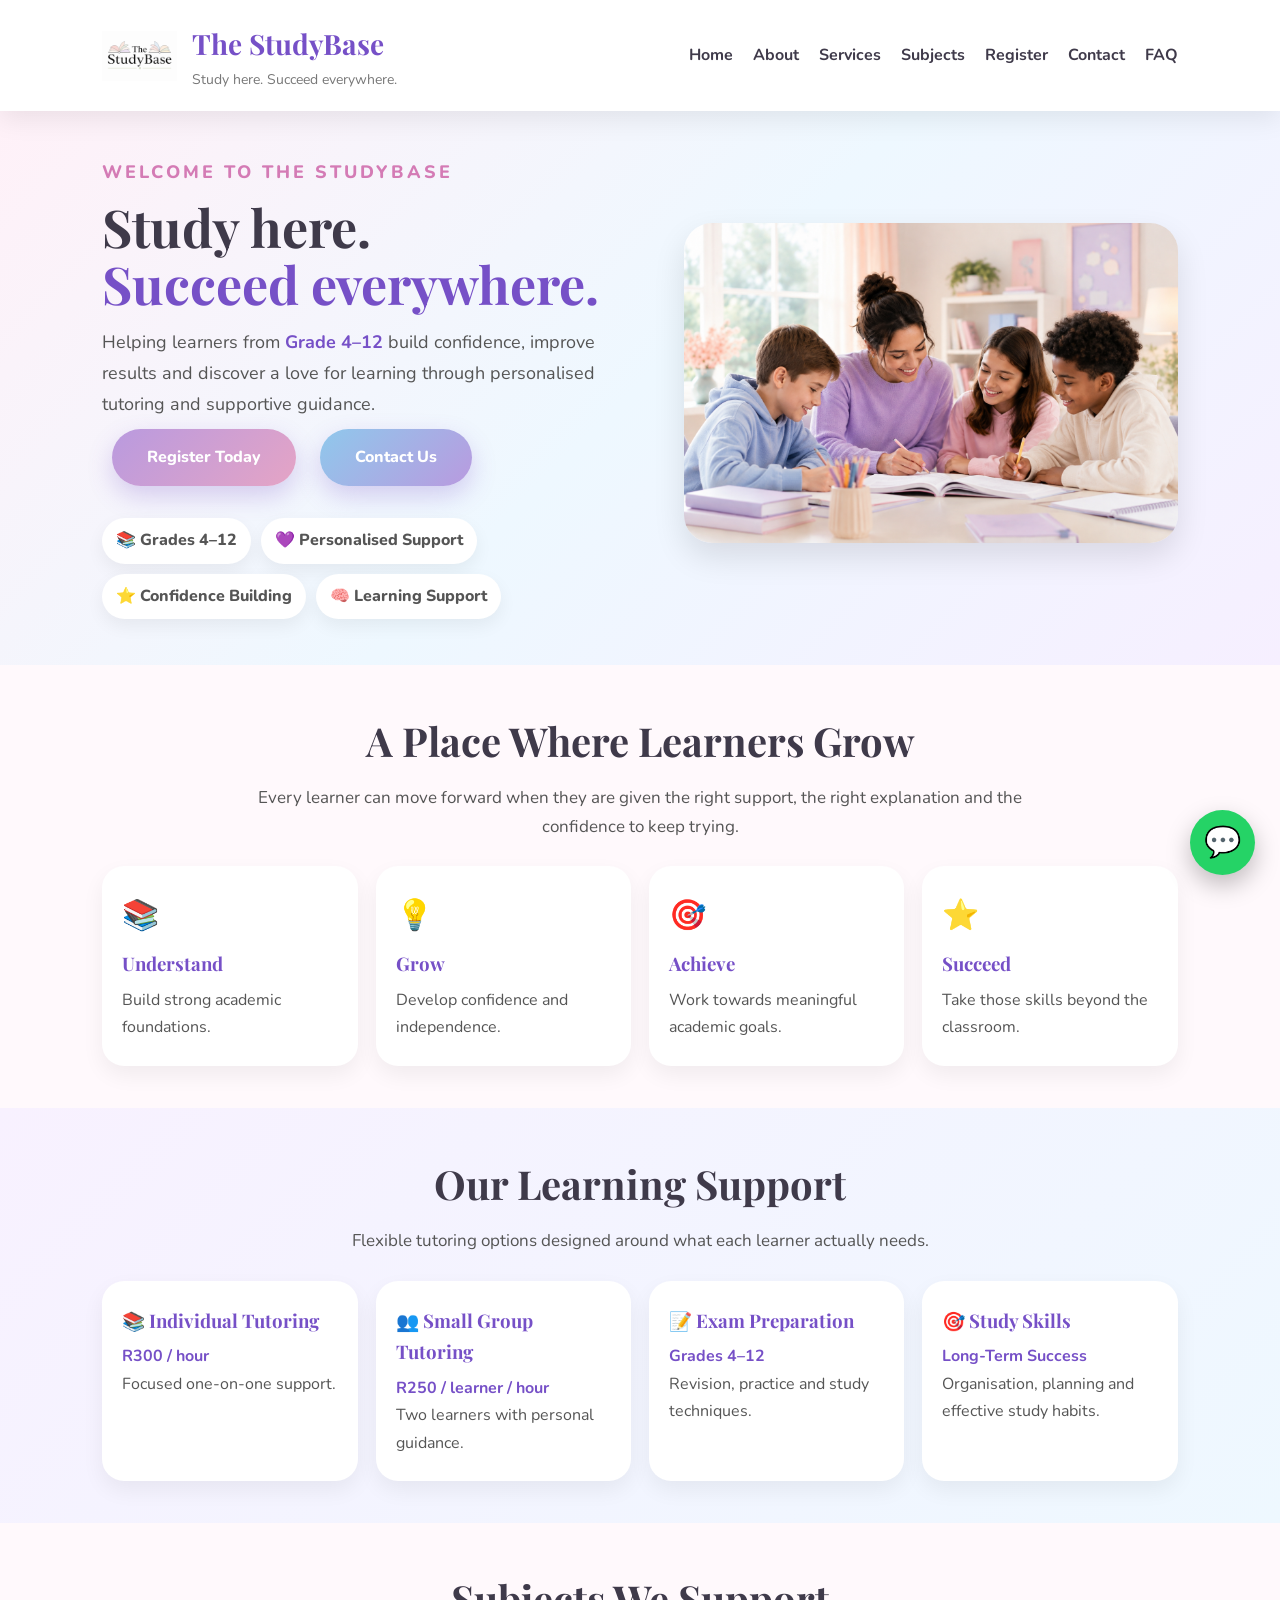
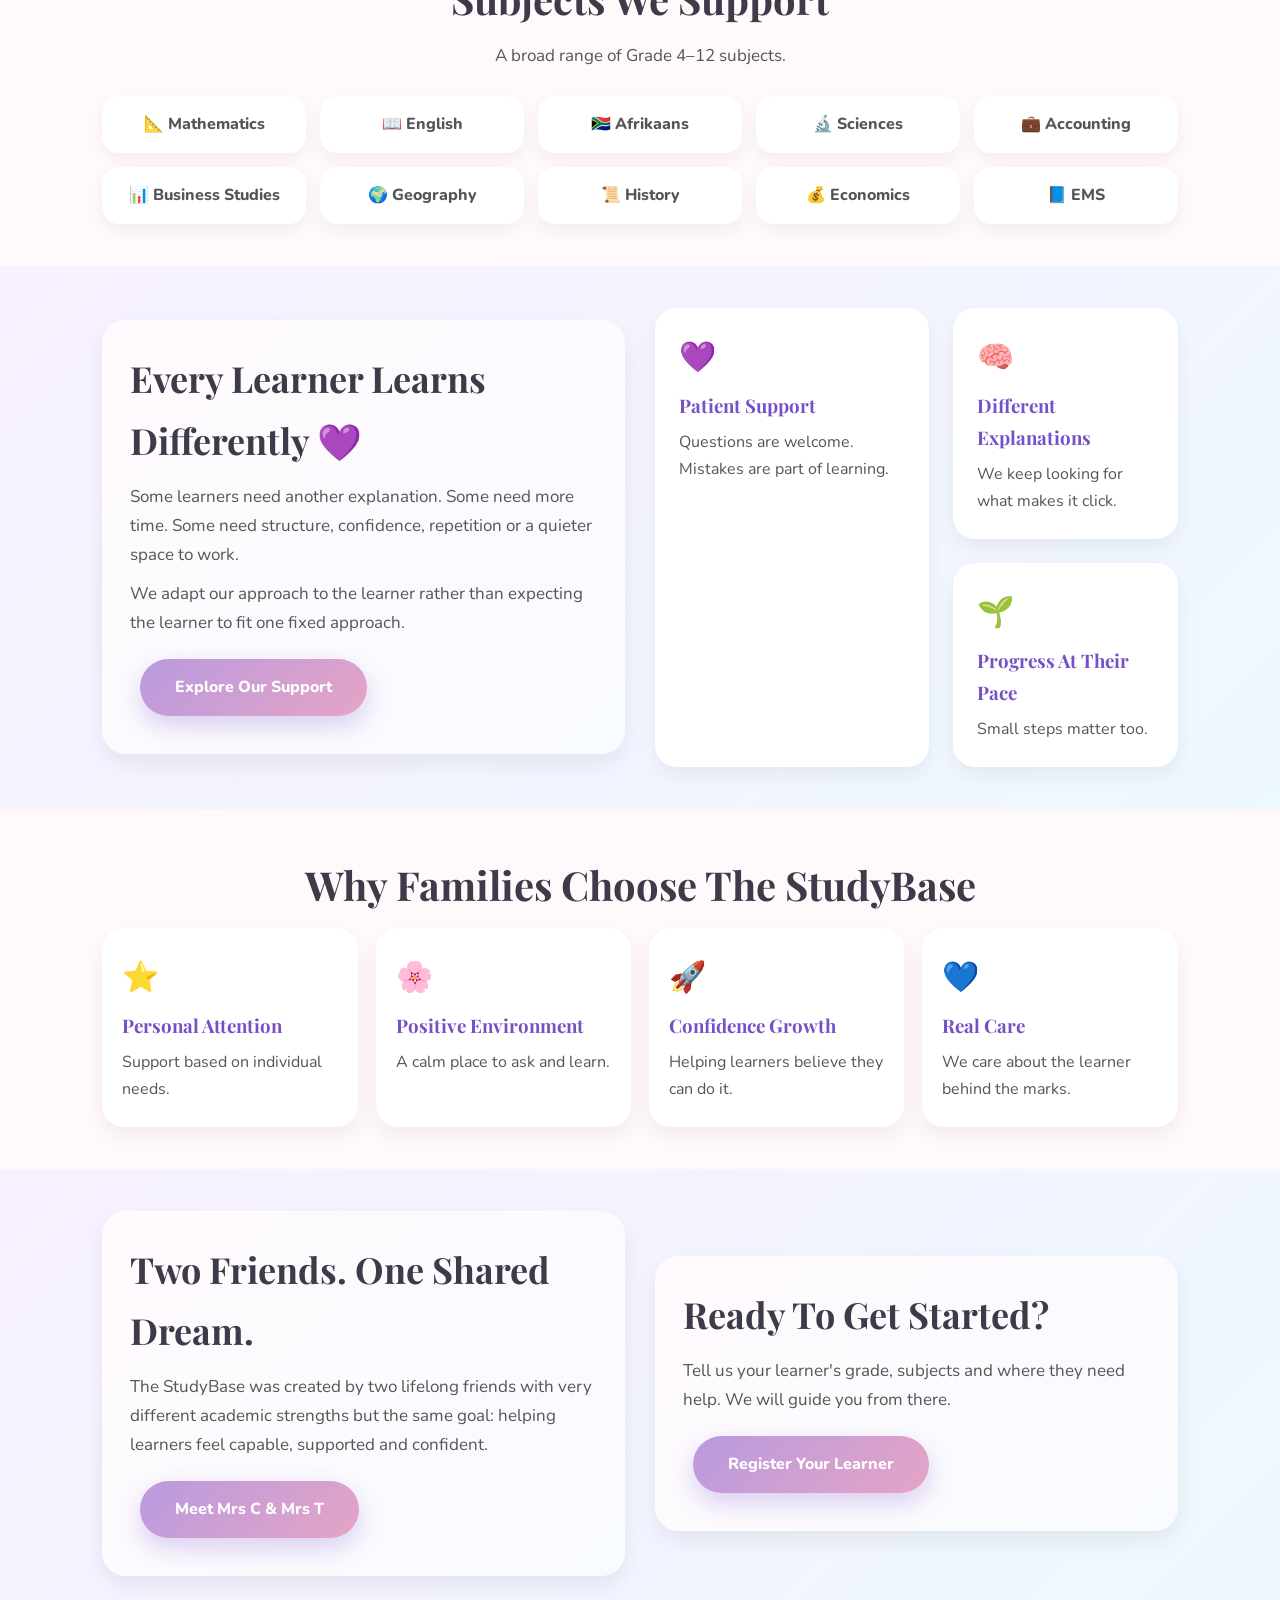
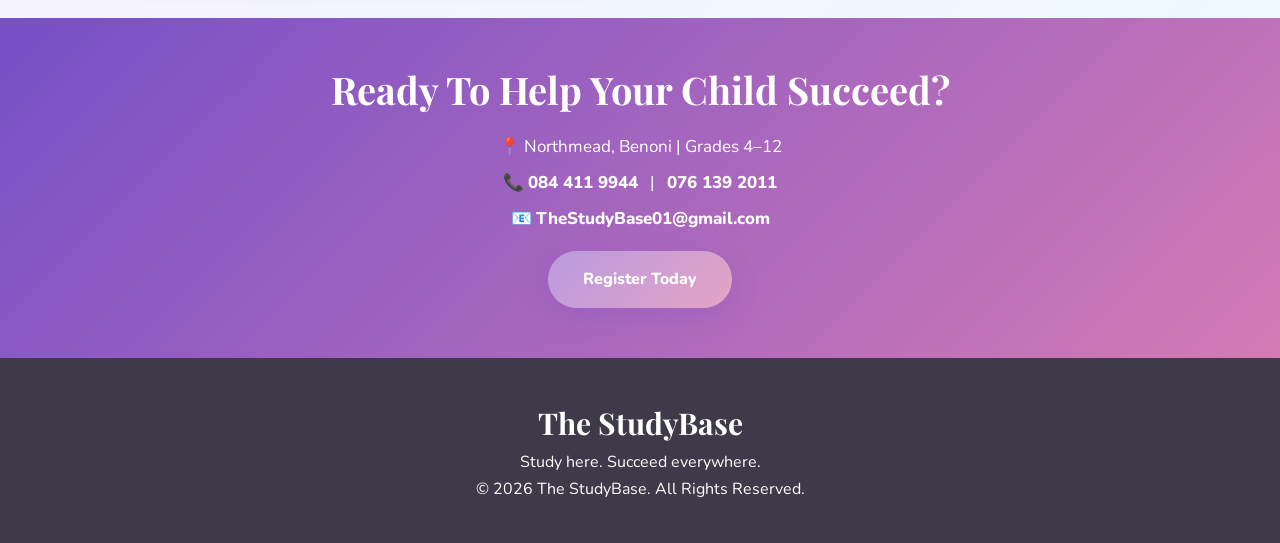
==== commit 7cf8f7da: "Update index.html" ====
--- a/index.html
+++ b/index.html
@@ -1,529 +1,74 @@
 <!DOCTYPE html>
 <html lang="en">
-
 <head>
 <meta charset="UTF-8">
 <meta name="viewport" content="width=device-width, initial-scale=1.0">
-
 <title>The StudyBase | Study here. Succeed everywhere.</title>
-
-<meta name="description" content="The StudyBase offers personalised tutoring for Grades 4–12 in Northmead, Benoni.">
-<meta name="google-site-verification" content="PBExDsMgNeBq_oTcf0jC_D4q_N5nTDyEarrY9d32zZ8" />
-
+<meta name="description" content="Personalised tutoring for Grade 4–12 learners in Northmead, Benoni.">
+<meta name="google-site-verification" content="PBExDsMgNeBq_oTcf0jC_D4q_N5nTDyEarrY9d32zZ8">
 <link rel="stylesheet" href="css/style.css">
-
+<link rel="stylesheet" href="css/responsive.css">
 <link href="https://fonts.googleapis.com/css2?family=Nunito:wght@300;400;600;700;800&family=Playfair+Display:wght@600;700&display=swap" rel="stylesheet">
-
 <style>
 
-/* ==========================
-   HOME PAGE - SPECIAL FULL LAYOUT
-========================== */
-
-.home-hero{
-    display:grid;
-    grid-template-columns:1.05fr .95fr;
-    align-items:center;
-    gap:48px;
-    padding:60px 8%;
-    background:linear-gradient(135deg,#fff1f8,#eef8ff,#f6efff);
+*{box-sizing:border-box}
+.page-hero{
+  display:grid;grid-template-columns:1.05fr .95fr;gap:36px;align-items:center;
+  padding:46px 8%;background:linear-gradient(135deg,#fff1f8,#eef8ff,#f6efff)
+}
+.page-hero h2{font-size:52px;line-height:1.1;margin:10px 0 15px}
+.page-hero h2 span{color:#7650c7}
+.page-hero p{font-size:18px;max-width:700px}
+.page-hero img{width:100%;height:320px;object-fit:cover;border-radius:28px;box-shadow:0 14px 32px rgba(0,0,0,.11)}
+.page-section{padding:42px 8%}
+.page-section.soft{background:linear-gradient(135deg,#f8f1ff,#eef8ff)}
+.section-title{text-align:center;font-size:40px;margin-bottom:9px}
+.section-intro{text-align:center;max-width:830px;margin:0 auto 25px;font-size:17px}
+.grid-4{display:grid;grid-template-columns:repeat(4,minmax(0,1fr));gap:18px}
+.grid-3{display:grid;grid-template-columns:repeat(3,minmax(0,1fr));gap:18px}
+.grid-2{display:grid;grid-template-columns:repeat(2,minmax(0,1fr));gap:22px}
+.soft-card{background:white;padding:24px 20px;border-radius:22px;box-shadow:0 9px 22px rgba(0,0,0,.06)}
+.soft-card h3{color:#7650c7;margin-bottom:7px}
+.icon{display:block;font-size:30px;margin-bottom:7px}
+.split{display:grid;grid-template-columns:1fr 1fr;gap:30px;align-items:center}
+.panel{padding:28px;border-radius:24px;background:linear-gradient(135deg,#fffafd,#f8fbff);box-shadow:0 10px 25px rgba(0,0,0,.07)}
+.panel h2{font-size:36px;margin-bottom:12px}
+.panel p{font-size:17px;margin-bottom:11px}
+.final-cta{padding:40px 8%;text-align:center;background:linear-gradient(135deg,#7650c7,#d47bb5);color:white}
+.final-cta h2{color:white;font-size:38px;margin-bottom:10px}
+.final-cta p{margin:7px 0;font-size:17px}
+.final-cta a.contact-link{color:white;text-decoration:none;font-weight:800}
+@media(max-width:1000px){
+  .page-hero,.split{grid-template-columns:1fr}
+  .grid-4{grid-template-columns:repeat(2,minmax(0,1fr))}
+  .grid-3{grid-template-columns:repeat(2,minmax(0,1fr))}
+}
+@media(max-width:650px){
+  .page-hero,.page-section,.final-cta{padding:32px 5%}
+  .page-hero h2{font-size:39px}
+  .section-title,.panel h2,.final-cta h2{font-size:30px}
+  .grid-4,.grid-3,.grid-2{grid-template-columns:1fr}
+  .page-hero img{height:240px}
 }
 
-.home-hero h2{
-    font-size:68px;
-    line-height:1.08;
-    margin:18px 0;
-}
-
-.home-hero h2 span{
-    background:linear-gradient(90deg,#7650c7,#d47bb5,#79b9e8);
-    -webkit-background-clip:text;
-    background-clip:text;
-    color:transparent;
-}
-
-.home-hero p{
-    font-size:20px;
-    max-width:680px;
-}
-
-.home-hero-image{
-    position:relative;
-}
-
-.home-hero-image img{
-    width:100%;
-    height:430px;
-    object-fit:cover;
-    border-radius:32px;
-    box-shadow:0 18px 40px rgba(0,0,0,.13);
-}
-
-.home-hero-badge{
-    position:absolute;
-    left:-24px;
-    bottom:28px;
-    background:white;
-    padding:16px 20px;
-    border-radius:20px;
-    box-shadow:0 12px 28px rgba(0,0,0,.12);
-    font-weight:800;
-    color:#7650c7;
-}
-
-.home-pill-row{
-    display:flex;
-    gap:12px;
-    flex-wrap:wrap;
-    margin-top:28px;
-}
-
-.home-pill{
-    background:white;
-    padding:10px 16px;
-    border-radius:30px;
-    font-weight:700;
-    box-shadow:0 8px 20px rgba(0,0,0,.07);
-}
-
-.grow-section{
-    padding:48px 8%;
-    background:white;
-}
-
-.grow-section h2{
-    text-align:center;
-    font-size:42px;
-    margin-bottom:10px;
-}
-
-.grow-section > p{
-    text-align:center;
-    max-width:850px;
-    margin:0 auto 28px;
-    font-size:18px;
-}
-
-.grow-grid{
-    display:grid;
-    grid-template-columns:repeat(4,minmax(0,1fr));
-    gap:22px;
-}
-
-.grow-card{
-    background:linear-gradient(135deg,#fffafd,#f6fbff);
-    padding:26px 22px;
-    border-radius:24px;
-    text-align:center;
-    box-shadow:0 10px 25px rgba(0,0,0,.07);
-}
-
-.grow-card .icon{
-    display:block;
-    font-size:34px;
-    margin-bottom:8px;
-}
-
-.grow-card h3{
-    color:#7650c7;
-    margin-bottom:8px;
-}
-
-.home-split{
-    display:grid;
-    grid-template-columns:1fr 1fr;
-    gap:44px;
-    align-items:center;
-    padding:50px 8%;
-}
-
-.home-split.alt{
-    background:white;
-}
-
-.home-split h2{
-    font-size:42px;
-    margin-bottom:16px;
-}
-
-.home-split p{
-    font-size:18px;
-    margin-bottom:14px;
-}
-
-.home-split ul{
-    list-style:none;
-    margin:20px 0;
-}
-
-.home-split li{
-    margin:10px 0;
-    font-size:17px;
-}
-
-.home-split img{
-    width:100%;
-    height:360px;
-    object-fit:cover;
-    border-radius:30px;
-    box-shadow:0 15px 35px rgba(0,0,0,.11);
-}
-
-.home-services{
-    padding:50px 8%;
-    background:linear-gradient(135deg,#f8f1ff,#eef8ff);
-}
-
-.home-services h2{
-    text-align:center;
-    font-size:42px;
-    margin-bottom:10px;
-}
-
-.home-services > p{
-    text-align:center;
-    max-width:820px;
-    margin:0 auto 28px;
-    font-size:18px;
-}
-
-.home-service-grid{
-    display:grid;
-    grid-template-columns:repeat(4,minmax(0,1fr));
-    gap:22px;
-}
-
-.home-service-card{
-    background:white;
-    padding:28px 22px;
-    border-radius:24px;
-    box-shadow:0 12px 28px rgba(0,0,0,.08);
-    border-top:6px solid #c9b6e4;
-    height:100%;
-}
-
-.home-service-card h3{
-    color:#7650c7;
-    font-size:21px;
-    margin-bottom:8px;
-}
-
-.home-service-card h4{
-    color:#d47bb5;
-    margin-bottom:10px;
-}
-
-.home-subjects{
-    padding:50px 8%;
-    background:white;
-}
-
-.home-subjects h2{
-    text-align:center;
-    font-size:42px;
-    margin-bottom:10px;
-}
-
-.home-subjects > p{
-    text-align:center;
-    max-width:820px;
-    margin:0 auto 26px;
-    font-size:18px;
-}
-
-.subject-bubble-grid{
-    display:grid;
-    grid-template-columns:repeat(5,minmax(0,1fr));
-    gap:16px;
-}
-
-.subject-bubble{
-    background:linear-gradient(135deg,#fff7fb,#f3f9ff);
-    padding:16px 14px;
-    border-radius:18px;
-    text-align:center;
-    font-weight:800;
-    box-shadow:0 8px 20px rgba(0,0,0,.06);
-}
-
-.home-visual-strip{
-    padding:46px 8%;
-    background:linear-gradient(135deg,#f8f1ff,#eef8ff);
-}
-
-.home-visual-strip h2{
-    text-align:center;
-    font-size:40px;
-    margin-bottom:10px;
-}
-
-.home-visual-strip > p{
-    text-align:center;
-    max-width:820px;
-    margin:0 auto 28px;
-    font-size:18px;
-}
-
-.home-image-row{
-    display:grid;
-    grid-template-columns:repeat(3,minmax(0,1fr));
-    gap:22px;
-}
-
-.home-image-row img{
-    width:100%;
-    height:250px;
-    object-fit:cover;
-    border-radius:24px;
-    box-shadow:0 12px 28px rgba(0,0,0,.10);
-}
-
-.home-trust{
-    padding:50px 8%;
-    background:white;
-}
-
-.home-trust h2{
-    text-align:center;
-    font-size:42px;
-    margin-bottom:28px;
-}
-
-.home-trust-grid{
-    display:grid;
-    grid-template-columns:repeat(4,minmax(0,1fr));
-    gap:22px;
-}
-
-.home-trust-card{
-    text-align:center;
-    padding:26px 20px;
-    border-radius:24px;
-    background:linear-gradient(135deg,#fffafd,#f6fbff);
-    box-shadow:0 10px 25px rgba(0,0,0,.07);
-}
-
-.home-trust-card .icon{
-    display:block;
-    font-size:33px;
-    margin-bottom:8px;
-}
-
-.home-trust-card h3{
-    color:#7650c7;
-    margin-bottom:8px;
-}
-
-.home-stats{
-    padding:46px 8%;
-    background:linear-gradient(135deg,#c9b6e4,#f3c6d8);
-}
-
-.home-stats h2{
-    text-align:center;
-    font-size:40px;
-    margin-bottom:28px;
-}
-
-.home-stats-grid{
-    display:grid;
-    grid-template-columns:repeat(4,minmax(0,1fr));
-    gap:22px;
-}
-
-.home-stat{
-    background:white;
-    text-align:center;
-    padding:28px 20px;
-    border-radius:24px;
-}
-
-.home-stat h3{
-    font-size:38px;
-    color:#7650c7;
-}
-
-.home-testimonials{
-    padding:50px 8%;
-    background:white;
-}
-
-.home-testimonials h2{
-    text-align:center;
-    font-size:42px;
-    margin-bottom:28px;
-}
-
-.home-testimonial-grid{
-    display:grid;
-    grid-template-columns:repeat(3,minmax(0,1fr));
-    gap:22px;
-}
-
-.home-testimonial{
-    padding:28px 24px;
-    border-radius:24px;
-    background:linear-gradient(135deg,#fff7fb,#f3f9ff);
-    box-shadow:0 10px 25px rgba(0,0,0,.07);
-}
-
-.home-testimonial .stars{
-    font-size:22px;
-    margin-bottom:12px;
-}
-
-.home-final{
-    display:grid;
-    grid-template-columns:1.05fr .95fr;
-    gap:40px;
-    align-items:center;
-    padding:50px 8%;
-    background:linear-gradient(135deg,#7650c7,#d47bb5);
-    color:white;
-}
-
-.home-final h2{
-    color:white;
-    font-size:42px;
-    margin-bottom:14px;
-}
-
-.home-final p{
-    font-size:18px;
-    margin-bottom:10px;
-}
-
-.home-final img{
-    width:100%;
-    height:300px;
-    object-fit:cover;
-    border-radius:28px;
-    box-shadow:0 14px 32px rgba(0,0,0,.15);
-}
-
-.home-final a.contact-link{
-    color:white;
-    text-decoration:none;
-    font-weight:800;
-}
-
-@media(max-width:1000px){
-    .home-hero,
-    .home-split,
-    .home-final{
-        grid-template-columns:1fr;
-    }
-
-    .home-hero{
-        text-align:center;
-    }
-
-    .home-hero p{
-        margin:auto;
-    }
-
-    .home-pill-row{
-        justify-content:center;
-    }
-
-    .home-hero-badge{
-        left:18px;
-    }
-
-    .grow-grid,
-    .home-service-grid,
-    .home-trust-grid,
-    .home-stats-grid{
-        grid-template-columns:repeat(2,minmax(0,1fr));
-    }
-
-    .subject-bubble-grid{
-        grid-template-columns:repeat(2,minmax(0,1fr));
-    }
-
-    .home-image-row{
-        grid-template-columns:repeat(2,minmax(0,1fr));
-    }
-
-    .home-image-row img:last-child{
-        grid-column:1 / -1;
-        height:280px;
-    }
-}
-
-@media(max-width:650px){
-    .home-hero,
-    .grow-section,
-    .home-split,
-    .home-services,
-    .home-subjects,
-    .home-visual-strip,
-    .home-trust,
-    .home-stats,
-    .home-testimonials,
-    .home-final{
-        padding:35px 5%;
-    }
-
-    .home-hero h2{
-        font-size:42px;
-    }
-
-    .grow-section h2,
-    .home-split h2,
-    .home-services h2,
-    .home-subjects h2,
-    .home-visual-strip h2,
-    .home-trust h2,
-    .home-stats h2,
-    .home-testimonials h2,
-    .home-final h2{
-        font-size:32px;
-    }
-
-    .grow-grid,
-    .home-service-grid,
-    .home-trust-grid,
-    .home-stats-grid,
-    .subject-bubble-grid,
-    .home-image-row,
-    .home-testimonial-grid{
-        grid-template-columns:1fr;
-    }
-
-    .home-image-row img:last-child{
-        grid-column:auto;
-        height:250px;
-    }
-
-    .home-hero-image img,
-    .home-split img,
-    .home-final img{
-        height:260px;
-    }
-
-    .home-hero-badge{
-        position:static;
-        margin-top:14px;
-    }
-}
-
+.home-pills{display:flex;flex-wrap:wrap;gap:10px;margin-top:22px}
+.home-pill{padding:9px 14px;background:white;border-radius:25px;font-weight:800;box-shadow:0 7px 18px rgba(0,0,0,.06)}
+.subject-grid{display:grid;grid-template-columns:repeat(5,minmax(0,1fr));gap:14px}
+.subject-chip{padding:15px 12px;text-align:center;border-radius:17px;background:white;font-weight:800;box-shadow:0 7px 18px rgba(0,0,0,.05)}
+.mosaic{display:grid;grid-template-columns:1.1fr .9fr;gap:24px}
+.mosaic .big{grid-row:span 2}
+.mosaic-card{padding:24px;border-radius:22px;background:white;box-shadow:0 9px 22px rgba(0,0,0,.06)}
+.mosaic-card h3{color:#7650c7;margin-bottom:7px}
+@media(max-width:1000px){.subject-grid{grid-template-columns:repeat(2,minmax(0,1fr))}.mosaic{grid-template-columns:1fr 1fr}}
+@media(max-width:650px){.subject-grid,.mosaic{grid-template-columns:1fr}}
 </style>
-
 </head>
-
 <body>
-
 <header>
-
 <div class="logo-area">
 <img src="images/logo.png" alt="The StudyBase Logo">
-<div>
-<h1>The StudyBase</h1>
-<p>Study here. Succeed everywhere.</p>
+<div><h1>The StudyBase</h1><p>Study here. Succeed everywhere.</p></div>
 </div>
-</div>
-
 <nav>
 <ul>
 <li><a href="index.html">Home</a></li>
@@ -535,366 +80,119 @@
 <li><a href="faq.html">FAQ</a></li>
 </ul>
 </nav>
-
 </header>
 
-<!-- HERO -->
-
-<section class="home-hero">
-
+<section class="page-hero">
 <div>
-
 <p class="welcome">WELCOME TO THE STUDYBASE</p>
-
-<h2>
-Study here.<br>
-<span>Succeed everywhere.</span>
-</h2>
-
-<p>
-Helping learners from <strong>Grade 4–12</strong> build confidence, improve results and discover a love for learning through personalised tutoring and supportive guidance.
-</p>
-
-<div class="hero-buttons">
+<h2>Study here.<br><span>Succeed everywhere.</span></h2>
+<p>Helping learners from <strong>Grade 4–12</strong> build confidence, improve results and discover a love for learning through personalised tutoring and supportive guidance.</p>
 <a href="register.html" class="button">Register Today</a>
 <a href="contact.html" class="button secondary">Contact Us</a>
-</div>
-
-<div class="home-pill-row">
+<div class="home-pills">
 <div class="home-pill">📚 Grades 4–12</div>
 <div class="home-pill">💜 Personalised Support</div>
 <div class="home-pill">⭐ Confidence Building</div>
 <div class="home-pill">🧠 Learning Support</div>
 </div>
-
 </div>
-
-<div class="home-hero-image">
-<img src="images/study1.png" alt="Tutor supporting a learner">
-<div class="home-hero-badge">Learning should feel possible. 💙</div>
-</div>
-
+<div><img src="images/study3.png" alt="Small group tutoring at The StudyBase"></div>
 </section>
 
-<!-- GROW -->
-
-<section class="grow-section">
-
-<h2>A Place Where Learners Grow</h2>
-
-<p>
-At The StudyBase, we believe every learner can succeed when given the right support. Our goal is to create a welcoming environment where learners improve academically, build confidence and develop skills that last a lifetime.
-</p>
-
-<div class="grow-grid">
-
-<div class="grow-card">
-<span class="icon">📚</span>
-<h3>Understand</h3>
-<p>Build strong foundations.</p>
+<section class="page-section">
+<h2 class="section-title">A Place Where Learners Grow</h2>
+<p class="section-intro">Every learner can move forward when they are given the right support, the right explanation and the confidence to keep trying.</p>
+<div class="grid-4">
+<div class="soft-card"><span class="icon">📚</span><h3>Understand</h3><p>Build strong academic foundations.</p></div>
+<div class="soft-card"><span class="icon">💡</span><h3>Grow</h3><p>Develop confidence and independence.</p></div>
+<div class="soft-card"><span class="icon">🎯</span><h3>Achieve</h3><p>Work towards meaningful academic goals.</p></div>
+<div class="soft-card"><span class="icon">⭐</span><h3>Succeed</h3><p>Take those skills beyond the classroom.</p></div>
 </div>
-
-<div class="grow-card">
-<span class="icon">💡</span>
-<h3>Grow</h3>
-<p>Develop confidence.</p>
-</div>
-
-<div class="grow-card">
-<span class="icon">🎯</span>
-<h3>Achieve</h3>
-<p>Reach academic goals.</p>
-</div>
-
-<div class="grow-card">
-<span class="icon">⭐</span>
-<h3>Succeed</h3>
-<p>Everywhere they go.</p>
-</div>
-
-</div>
-
 </section>
 
-<!-- SUPPORT SPLIT -->
-
-<section class="home-split">
-
-<div>
-<img src="images/study4.png" alt="Welcoming StudyBase learning space">
+<section class="page-section soft">
+<h2 class="section-title">Our Learning Support</h2>
+<p class="section-intro">Flexible tutoring options designed around what each learner actually needs.</p>
+<div class="grid-4">
+<div class="soft-card"><h3>📚 Individual Tutoring</h3><p><strong>R300 / hour</strong></p><p>Focused one-on-one support.</p></div>
+<div class="soft-card"><h3>👥 Small Group Tutoring</h3><p><strong>R250 / learner / hour</strong></p><p>Two learners with personal guidance.</p></div>
+<div class="soft-card"><h3>📝 Exam Preparation</h3><p><strong>Grades 4–12</strong></p><p>Revision, practice and study techniques.</p></div>
+<div class="soft-card"><h3>🎯 Study Skills</h3><p><strong>Long-Term Success</strong></p><p>Organisation, planning and effective study habits.</p></div>
 </div>
-
-<div>
-
-<h2>Every Learner Learns Differently 💜</h2>
-
-<p>
-At The StudyBase, we understand that every learner has unique strengths, challenges and learning styles.
-</p>
-
-<p>
-Our patient and personalised approach supports learners who may need extra guidance with:
-</p>
-
-<ul>
-<li>✔ ADHD and concentration challenges</li>
-<li>✔ Study organisation and planning</li>
-<li>✔ Building confidence</li>
-<li>✔ Understanding difficult concepts</li>
-<li>✔ Developing effective study habits</li>
-</ul>
-
-<a href="services.html" class="button">Learn More</a>
-
-</div>
-
 </section>
 
-<!-- SERVICES -->
-
-<section class="home-services">
-
-<h2>Our Learning Support</h2>
-
-<p>
-Different learners need different kinds of support. We offer flexible options designed to help learners move forward with confidence.
-</p>
-
-<div class="home-service-grid">
-
-<div class="home-service-card">
-<h3>📚 Individual Tutoring</h3>
-<h4>R300 / hour</h4>
-<p>One-on-one lessons focused on your learner's individual goals and challenges.</p>
+<section class="page-section">
+<h2 class="section-title">Subjects We Support</h2>
+<p class="section-intro">A broad range of Grade 4–12 subjects.</p>
+<div class="subject-grid">
+<div class="subject-chip">📐 Mathematics</div>
+<div class="subject-chip">📖 English</div>
+<div class="subject-chip">🇿🇦 Afrikaans</div>
+<div class="subject-chip">🔬 Sciences</div>
+<div class="subject-chip">💼 Accounting</div>
+<div class="subject-chip">📊 Business Studies</div>
+<div class="subject-chip">🌍 Geography</div>
+<div class="subject-chip">📜 History</div>
+<div class="subject-chip">💰 Economics</div>
+<div class="subject-chip">📘 EMS</div>
 </div>
-
-<div class="home-service-card">
-<h3>👥 Small Group Tutoring</h3>
-<h4>R250 / learner / hour</h4>
-<p>Small groups provide interaction while maintaining personal attention.</p>
-</div>
-
-<div class="home-service-card">
-<h3>📝 Exam Preparation</h3>
-<h4>Grades 4–12</h4>
-<p>Helping learners prepare confidently for tests and examinations.</p>
-</div>
-
-<div class="home-service-card">
-<h3>🎯 Study Skills</h3>
-<h4>Long-Term Success</h4>
-<p>Teaching learners how to organise, plan and study effectively.</p>
-</div>
-
-</div>
-
 </section>
 
-<!-- SUBJECTS -->
-
-<section class="home-subjects">
-
-<h2>Subjects We Support</h2>
-
-<p>
-From Grade 4–12, we assist learners across a wide range of subjects.
-</p>
-
-<div class="subject-bubble-grid">
-
-<div class="subject-bubble">📐 Mathematics</div>
-<div class="subject-bubble">📖 English</div>
-<div class="subject-bubble">🇿🇦 Afrikaans</div>
-<div class="subject-bubble">🔬 Sciences</div>
-<div class="subject-bubble">💼 Accounting</div>
-<div class="subject-bubble">📊 Business Studies</div>
-<div class="subject-bubble">🌍 Geography</div>
-<div class="subject-bubble">📜 History</div>
-<div class="subject-bubble">💰 Economics</div>
-<div class="subject-bubble">📘 EMS</div>
-
+<section class="page-section soft">
+<div class="split">
+<div class="panel">
+<h2>Every Learner Learns Differently 💜</h2>
+<p>Some learners need another explanation. Some need more time. Some need structure, confidence, repetition or a quieter space to work.</p>
+<p>We adapt our approach to the learner rather than expecting the learner to fit one fixed approach.</p>
+<a href="services.html" class="button">Explore Our Support</a>
 </div>
-
+<div class="mosaic">
+<div class="mosaic-card big"><span class="icon">💜</span><h3>Patient Support</h3><p>Questions are welcome. Mistakes are part of learning.</p></div>
+<div class="mosaic-card"><span class="icon">🧠</span><h3>Different Explanations</h3><p>We keep looking for what makes it click.</p></div>
+<div class="mosaic-card"><span class="icon">🌱</span><h3>Progress At Their Pace</h3><p>Small steps matter too.</p></div>
+</div>
+</div>
 </section>
 
-<!-- VISUAL STRIP -->
-
-<section class="home-visual-strip">
-
-<h2>Our Learning Environment</h2>
-
-<p>
-A warm, encouraging space where learners can focus, ask questions, build confidence and enjoy the learning process.
-</p>
-
-<div class="home-image-row">
-
-<img src="images/study3.png" alt="Small group learning">
-
-<img src="images/study5.png" alt="Focused studying with a laptop">
-
-<img src="images/study6.png" alt="Books, notes and study materials">
-
+<section class="page-section">
+<h2 class="section-title">Why Families Choose The StudyBase</h2>
+<div class="grid-4">
+<div class="soft-card"><span class="icon">⭐</span><h3>Personal Attention</h3><p>Support based on individual needs.</p></div>
+<div class="soft-card"><span class="icon">🌸</span><h3>Positive Environment</h3><p>A calm place to ask and learn.</p></div>
+<div class="soft-card"><span class="icon">🚀</span><h3>Confidence Growth</h3><p>Helping learners believe they can do it.</p></div>
+<div class="soft-card"><span class="icon">💙</span><h3>Real Care</h3><p>We care about the learner behind the marks.</p></div>
 </div>
-
 </section>
 
-<!-- WHY US -->
-
-<section class="home-trust">
-
-<h2>Why Families Choose The StudyBase</h2>
-
-<div class="home-trust-grid">
-
-<div class="home-trust-card">
-<span class="icon">⭐</span>
-<h3>Personal Attention</h3>
-<p>Every learner receives support based on their individual needs.</p>
+<section class="page-section soft">
+<div class="split">
+<div class="panel">
+<h2>Two Friends. One Shared Dream.</h2>
+<p>The StudyBase was created by two lifelong friends with very different academic strengths but the same goal: helping learners feel capable, supported and confident.</p>
+<a href="about.html" class="button">Meet Mrs C &amp; Mrs T</a>
 </div>
-
-<div class="home-trust-card">
-<span class="icon">🌸</span>
-<h3>Positive Environment</h3>
-<p>A safe and encouraging place where learners feel comfortable.</p>
+<div class="panel">
+<h2>Ready To Get Started?</h2>
+<p>Tell us your learner's grade, subjects and where they need help. We will guide you from there.</p>
+<a href="register.html" class="button">Register Your Learner</a>
 </div>
-
-<div class="home-trust-card">
-<span class="icon">🚀</span>
-<h3>Confidence Growth</h3>
-<p>Helping learners believe in themselves and their abilities.</p>
 </div>
-
-<div class="home-trust-card">
-<span class="icon">💙</span>
-<h3>Real Care</h3>
-<p>We care about the learner behind the marks, not only the report.</p>
-</div>
-
-</div>
-
 </section>
 
-<!-- STATS -->
-
-<section class="home-stats">
-
-<h2>Growing Confidence. Achieving Success.</h2>
-
-<div class="home-stats-grid">
-
-<div class="home-stat">
-<h3>4–12</h3>
-<p>Grades Supported</p>
-</div>
-
-<div class="home-stat">
-<h3>1-on-1</h3>
-<p>Personalised Attention</p>
-</div>
-
-<div class="home-stat">
-<h3>100%</h3>
-<p>Learner Focused</p>
-</div>
-
-<div class="home-stat">
-<h3>⭐</h3>
-<p>Confidence Building</p>
-</div>
-
-</div>
-
+<section class="final-cta">
+<h2>Ready To Help Your Child Succeed?</h2>
+<p>📍 Northmead, Benoni | Grades 4–12</p>
+<p>📞 <a class="contact-link" href="tel:+27844119944">084 411 9944</a> &nbsp; | &nbsp; <a class="contact-link" href="tel:+27761392011">076 139 2011</a></p>
+<p>📧 <a class="contact-link" href="mailto:TheStudyBase01@gmail.com">TheStudyBase01@gmail.com</a></p>
+<a href="register.html" class="button">Register Today</a>
 </section>
 
-<!-- TESTIMONIALS -->
-
-<section class="home-testimonials">
-
-<h2>What Parents Say</h2>
-
-<div class="home-testimonial-grid">
-
-<div class="home-testimonial">
-<div class="stars">⭐⭐⭐⭐⭐</div>
-<p>"The StudyBase creates a supportive environment where learners feel encouraged, understood and motivated to improve."</p>
-<strong>— Parent</strong>
-</div>
-
-<div class="home-testimonial">
-<div class="stars">⭐⭐⭐⭐⭐</div>
-<p>"A place where learners receive patience, guidance and the confidence they need to succeed."</p>
-<strong>— Parent</strong>
-</div>
-
-<div class="home-testimonial">
-<div class="stars">⭐⭐⭐⭐⭐</div>
-<p>"Personal attention and caring support make learning a positive experience."</p>
-<strong>— Parent</strong>
-</div>
-
-</div>
-
-</section>
-
-<!-- FINAL -->
-
-<section class="home-final">
-
-<div>
-
-<h2>Ready To Help Your Child Succeed?</h2>
-
-<p>
-Give your learner the support, confidence and skills needed for academic success.
-</p>
-
-<p>📍 Northmead, Benoni</p>
-
-<p>
-📞
-<a class="contact-link" href="tel:+27844119944">084 411 9944</a>
-&nbsp; | &nbsp;
-<a class="contact-link" href="tel:+27761392011">076 139 2011</a>
-</p>
-
-<p>
-📧
-<a class="contact-link" href="mailto:TheStudyBase01@gmail.com">TheStudyBase01@gmail.com</a>
-</p>
-
-<a href="register.html" class="button">Register Today</a>
-<a href="contact.html" class="button secondary">Contact Us</a>
-
-</div>
-
-<div>
-<img src="images/study2.png" alt="Organised study desk with books and stationery">
-</div>
-
-</section>
-
-<a href="https://wa.me/27844119944"
-class="whatsapp-float"
-target="_blank"
-rel="noopener noreferrer">💬</a>
-
+<a href="https://wa.me/27844119944" class="whatsapp-float" target="_blank" rel="noopener noreferrer">💬</a>
 <footer>
-
 <h3>The StudyBase</h3>
-
 <p>Study here. Succeed everywhere.</p>
-
-<p>Helping learners from Grade 4–12 reach their full potential.</p>
-
-<br>
-
 <p>© 2026 The StudyBase. All Rights Reserved.</p>
-
 </footer>
-
 <script src="js/script.js"></script>
-
 </body>
-
 </html>
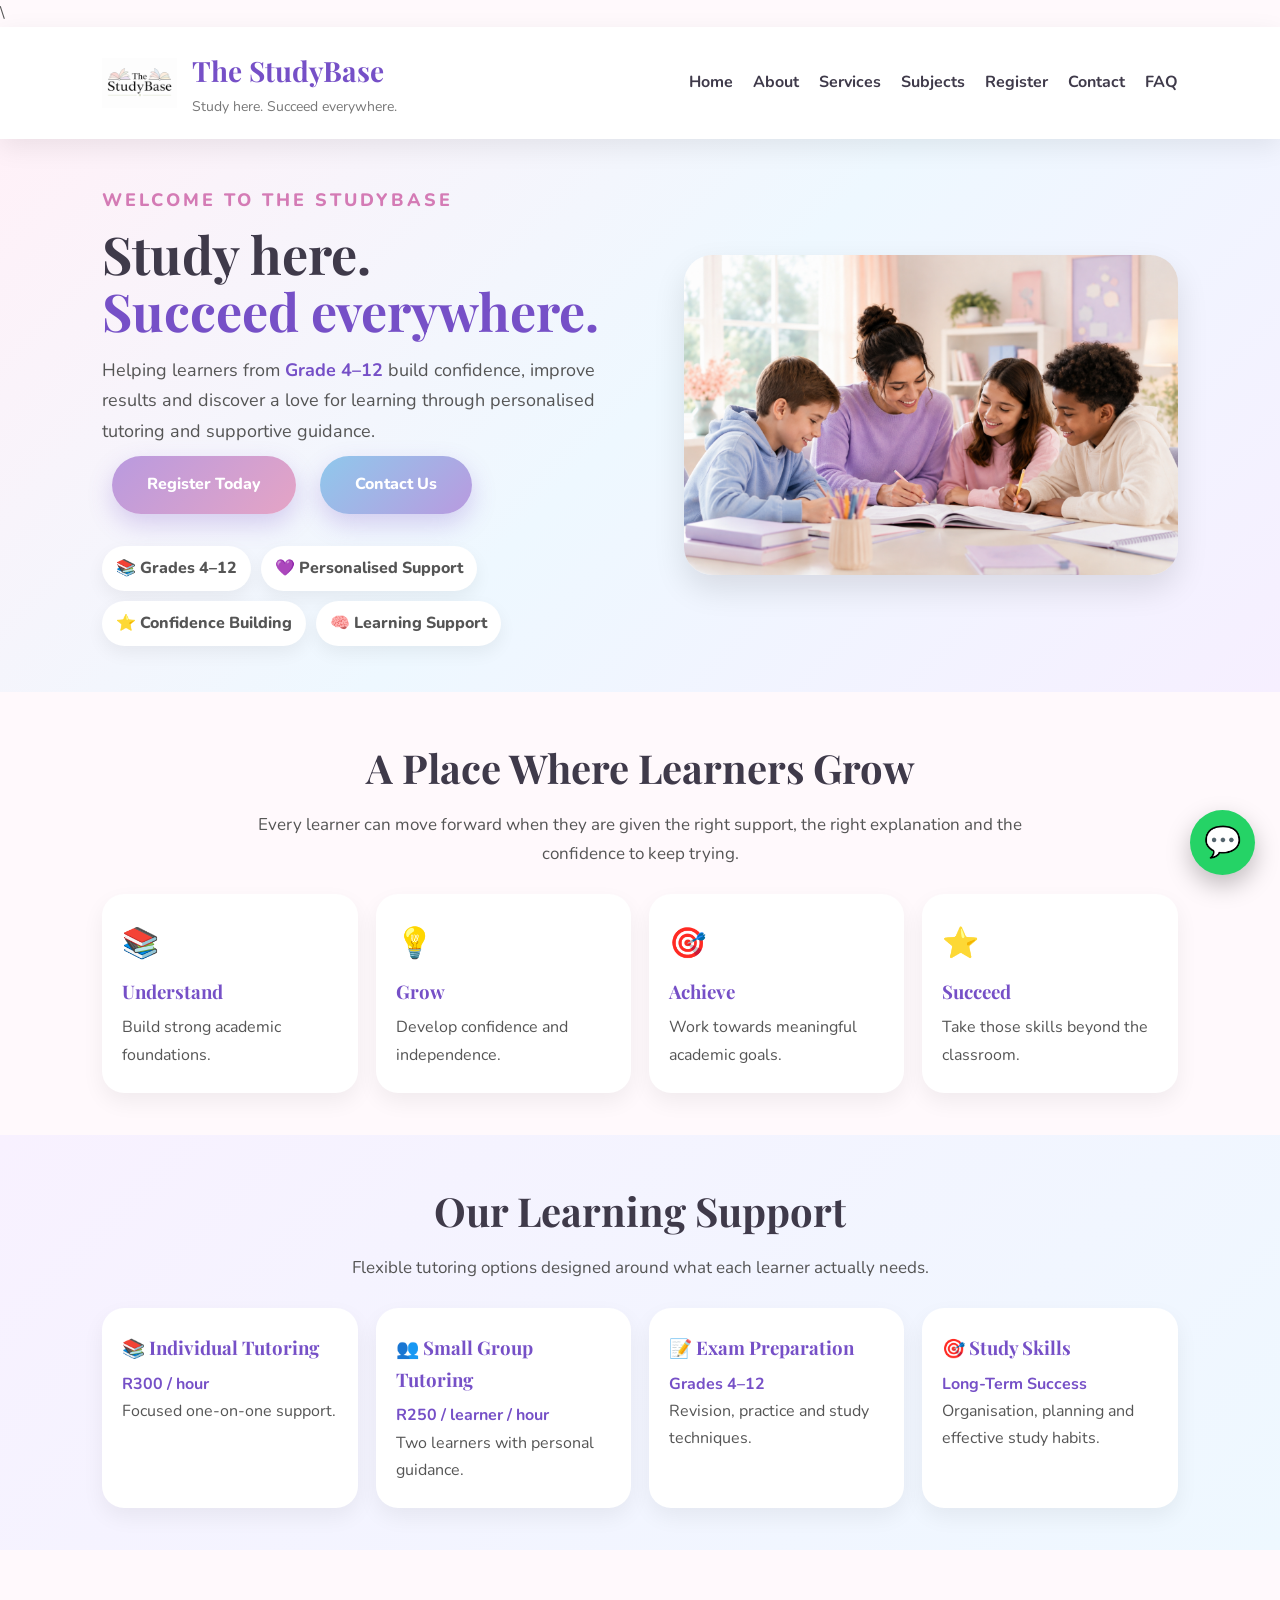
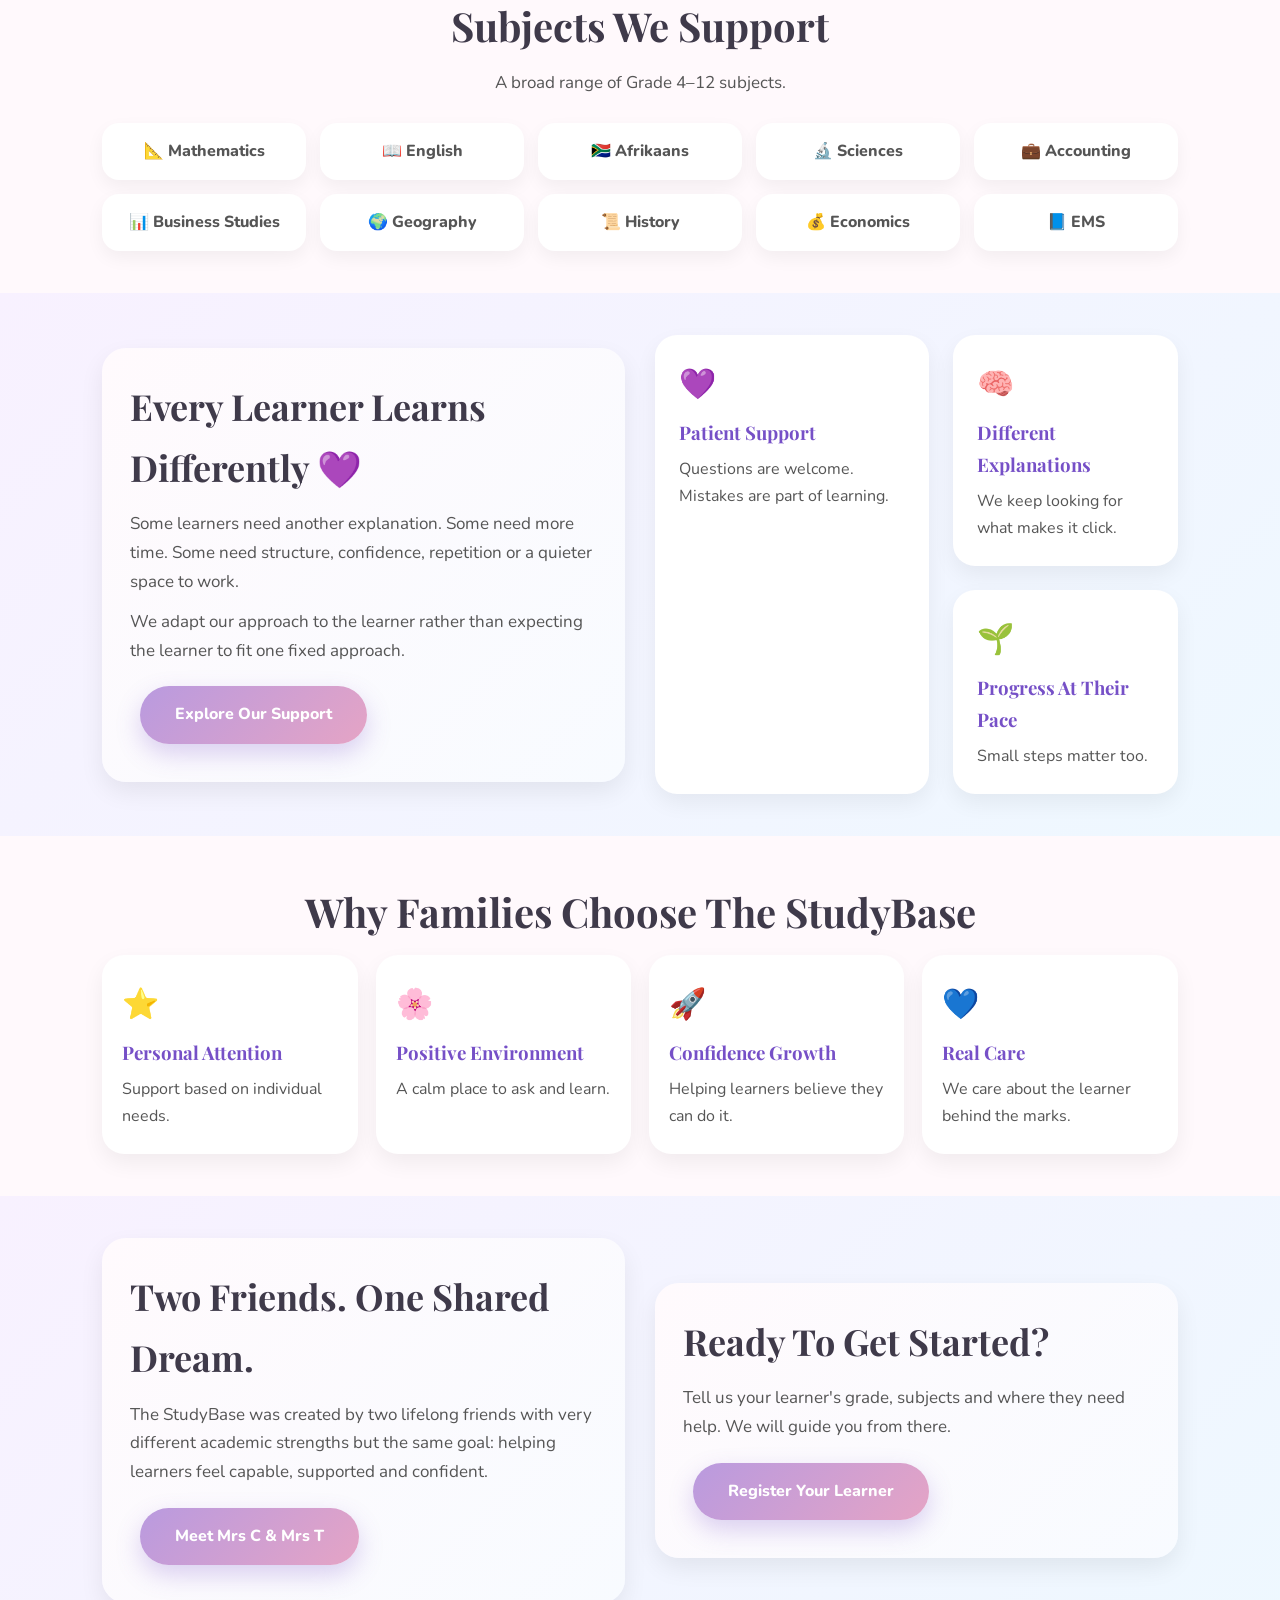
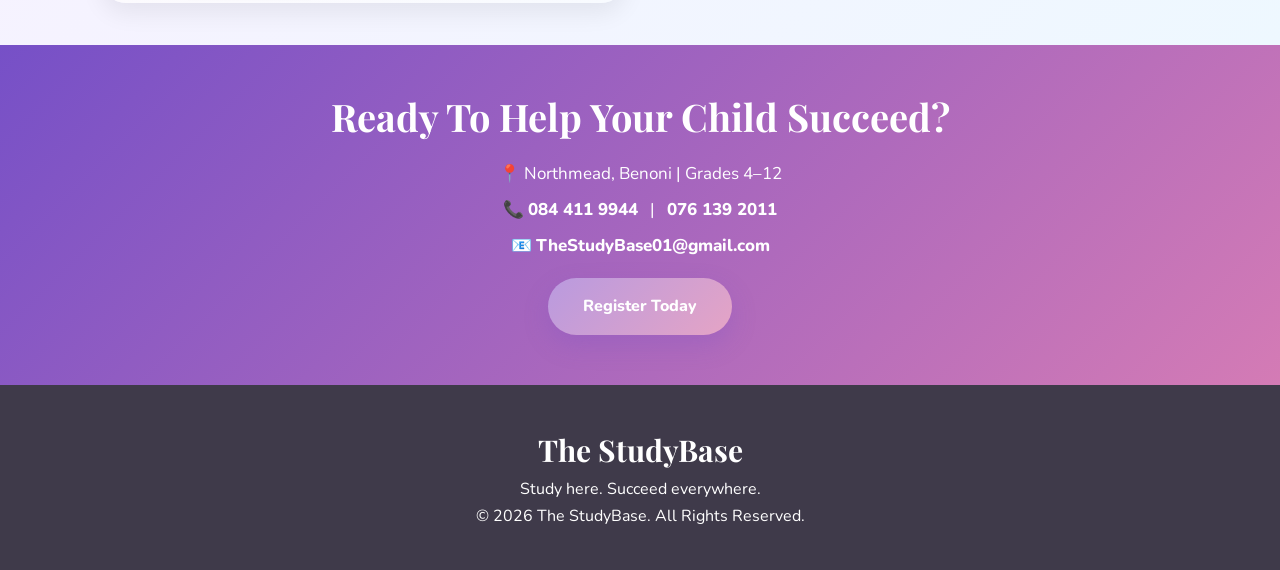
==== commit 9187e200: "Update index.html" ====
--- a/index.html
+++ b/index.html
@@ -1,4 +1,4 @@
-<!DOCTYPE html>
+\<!DOCTYPE html>
 <html lang="en">
 <head>
 <meta charset="UTF-8">
@@ -96,7 +96,7 @@
 <div class="home-pill">🧠 Learning Support</div>
 </div>
 </div>
-<div><img src="images/study3.png" alt="Small group tutoring at The StudyBase"></div>
+<div><img src="images/study3.png?v=2" alt="Small group tutoring at The StudyBase"></div>
 </section>
 
 <section class="page-section">
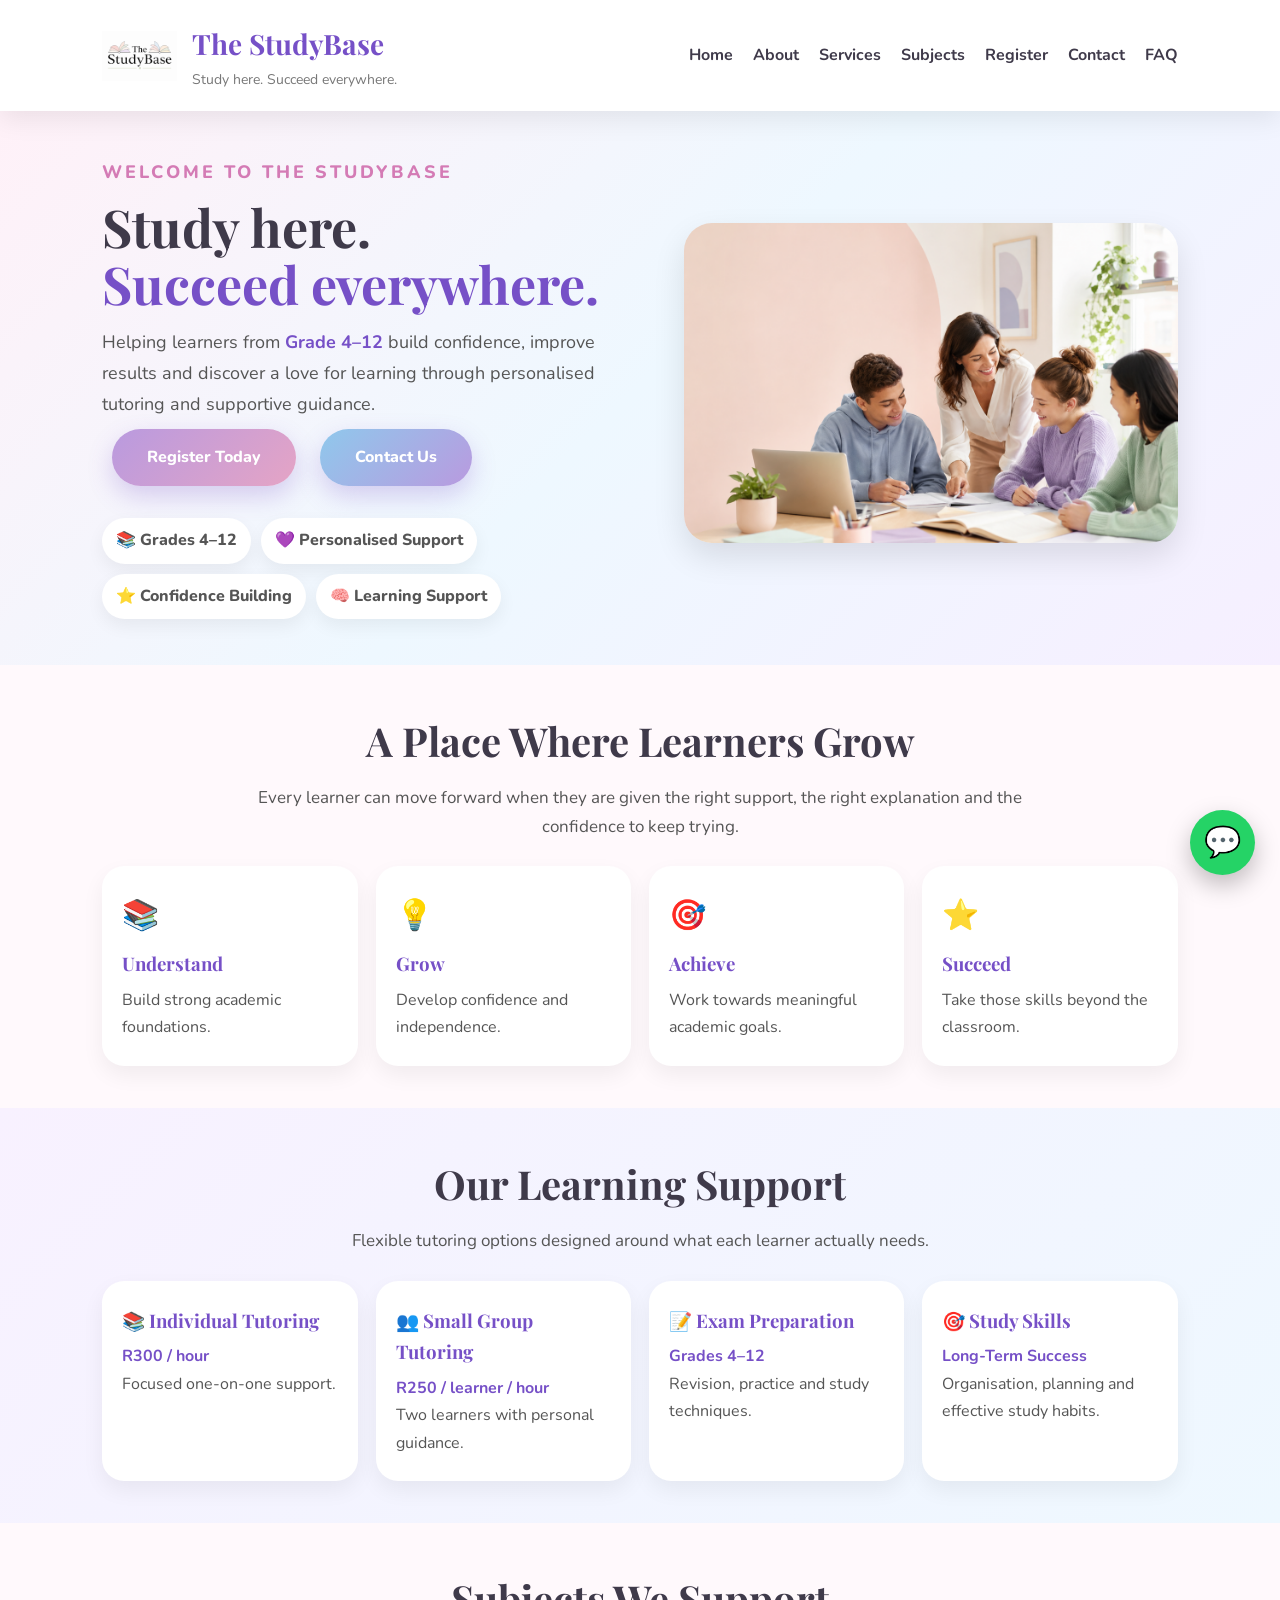
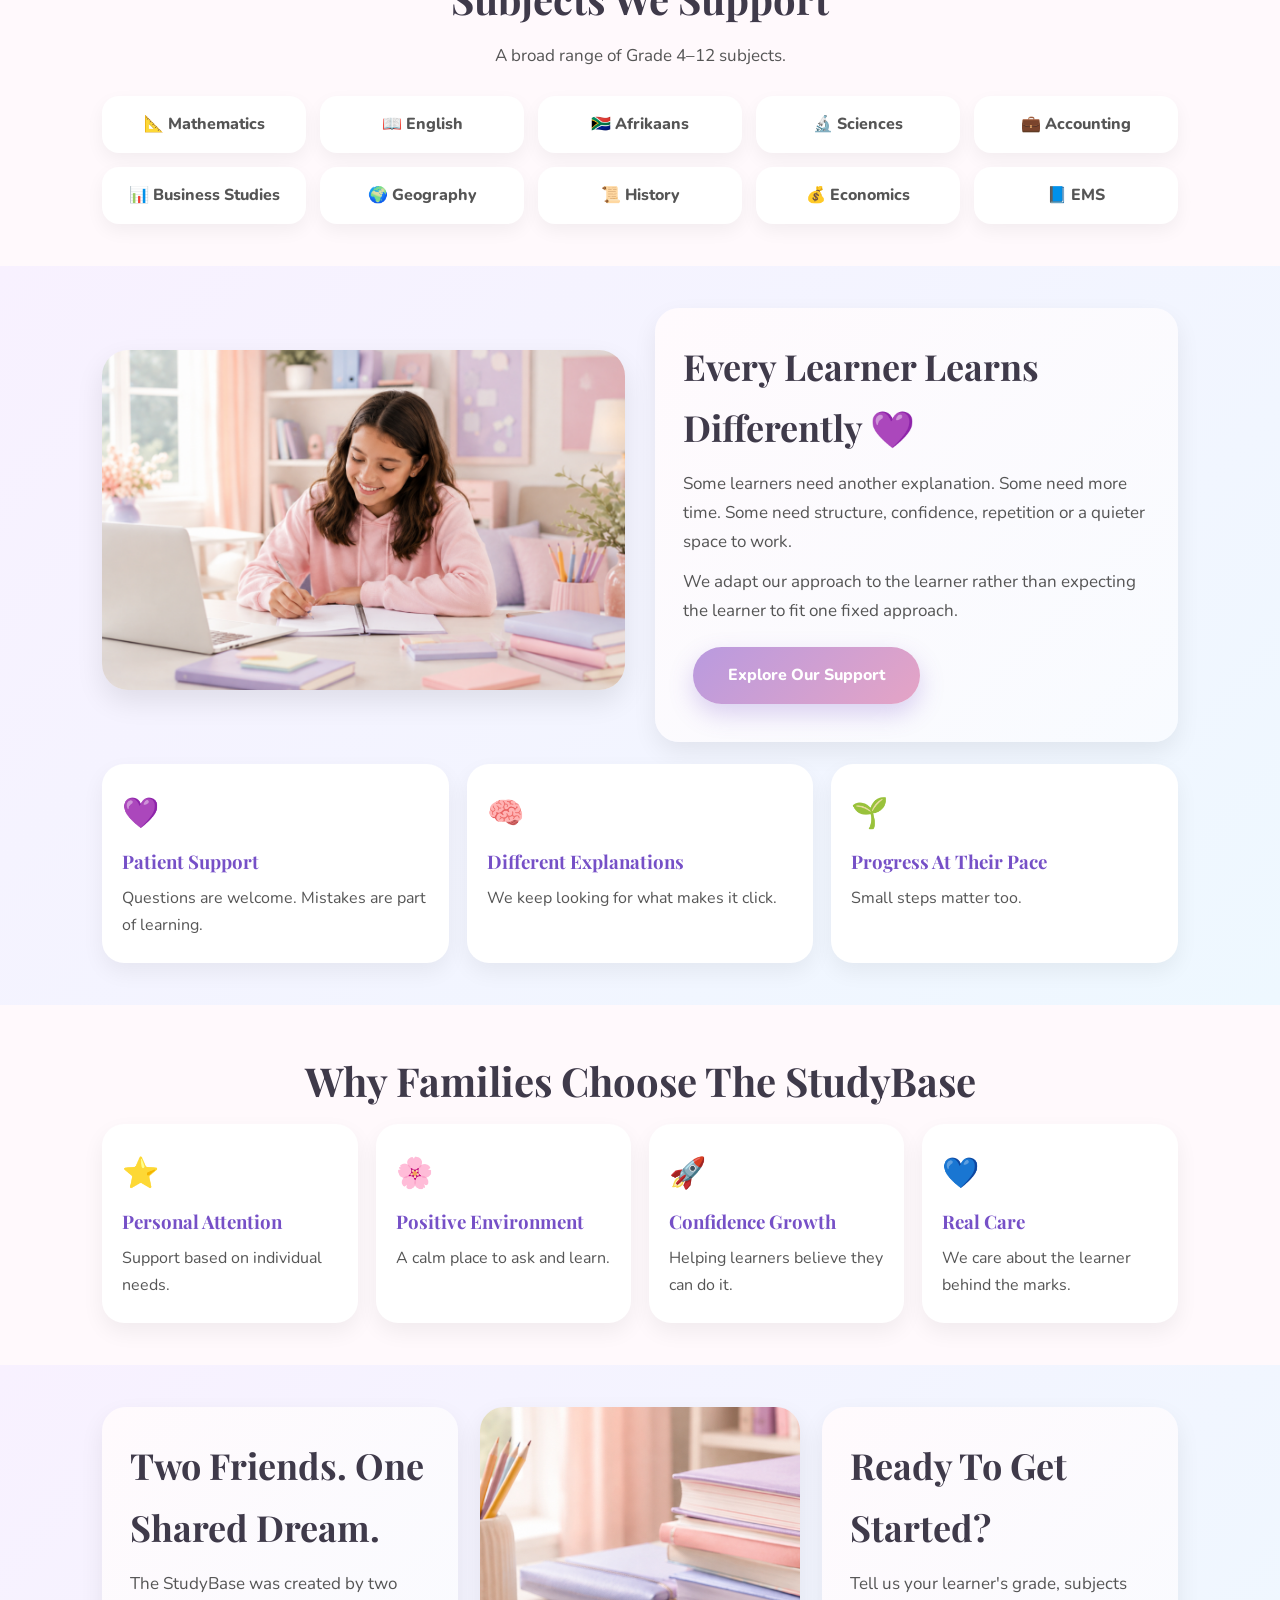
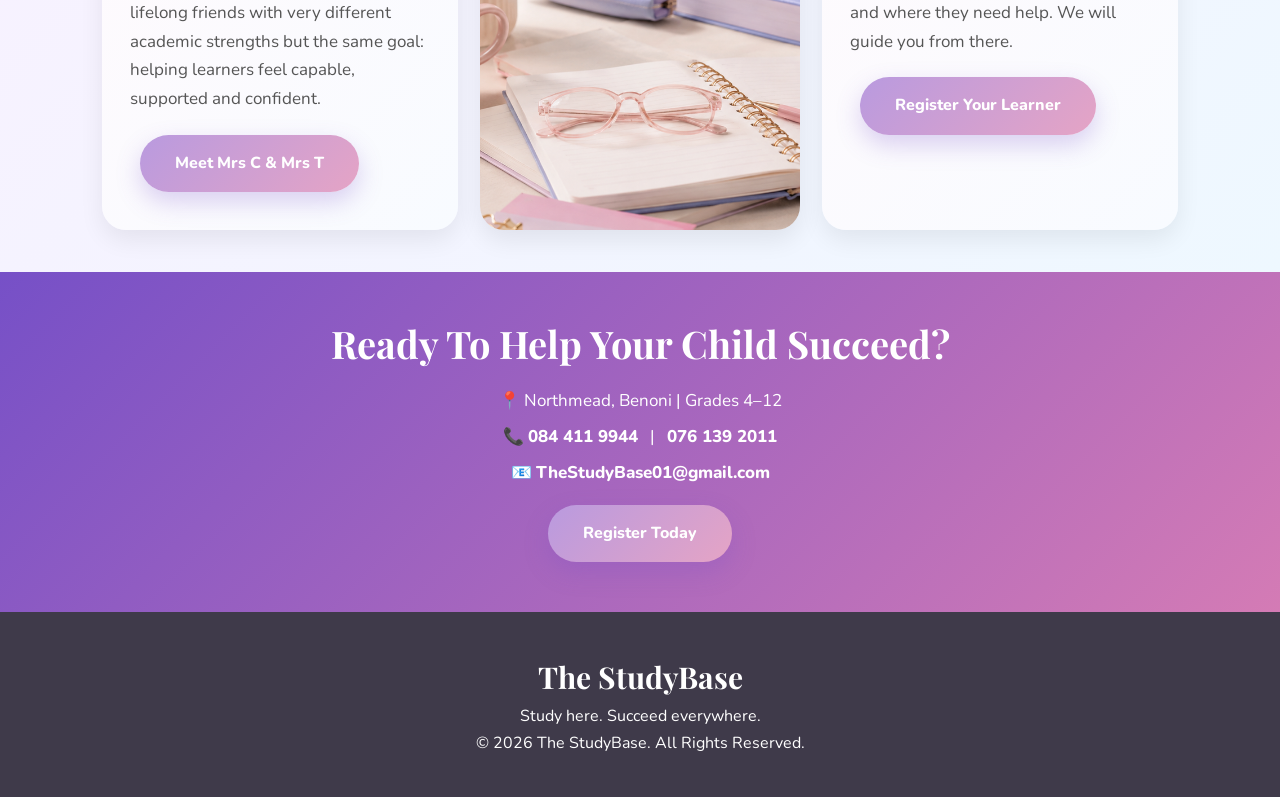
==== commit eac1c784: "Add files via upload" ====
--- a/index.html
+++ b/index.html
@@ -1,198 +1,219 @@
-\<!DOCTYPE html>
-<html lang="en">
-<head>
-<meta charset="UTF-8">
-<meta name="viewport" content="width=device-width, initial-scale=1.0">
-<title>The StudyBase | Study here. Succeed everywhere.</title>
-<meta name="description" content="Personalised tutoring for Grade 4–12 learners in Northmead, Benoni.">
-<meta name="google-site-verification" content="PBExDsMgNeBq_oTcf0jC_D4q_N5nTDyEarrY9d32zZ8">
-<link rel="stylesheet" href="css/style.css">
-<link rel="stylesheet" href="css/responsive.css">
-<link href="https://fonts.googleapis.com/css2?family=Nunito:wght@300;400;600;700;800&family=Playfair+Display:wght@600;700&display=swap" rel="stylesheet">
-<style>
-
-*{box-sizing:border-box}
-.page-hero{
-  display:grid;grid-template-columns:1.05fr .95fr;gap:36px;align-items:center;
-  padding:46px 8%;background:linear-gradient(135deg,#fff1f8,#eef8ff,#f6efff)
-}
-.page-hero h2{font-size:52px;line-height:1.1;margin:10px 0 15px}
-.page-hero h2 span{color:#7650c7}
-.page-hero p{font-size:18px;max-width:700px}
-.page-hero img{width:100%;height:320px;object-fit:cover;border-radius:28px;box-shadow:0 14px 32px rgba(0,0,0,.11)}
-.page-section{padding:42px 8%}
-.page-section.soft{background:linear-gradient(135deg,#f8f1ff,#eef8ff)}
-.section-title{text-align:center;font-size:40px;margin-bottom:9px}
-.section-intro{text-align:center;max-width:830px;margin:0 auto 25px;font-size:17px}
-.grid-4{display:grid;grid-template-columns:repeat(4,minmax(0,1fr));gap:18px}
-.grid-3{display:grid;grid-template-columns:repeat(3,minmax(0,1fr));gap:18px}
-.grid-2{display:grid;grid-template-columns:repeat(2,minmax(0,1fr));gap:22px}
-.soft-card{background:white;padding:24px 20px;border-radius:22px;box-shadow:0 9px 22px rgba(0,0,0,.06)}
-.soft-card h3{color:#7650c7;margin-bottom:7px}
-.icon{display:block;font-size:30px;margin-bottom:7px}
-.split{display:grid;grid-template-columns:1fr 1fr;gap:30px;align-items:center}
-.panel{padding:28px;border-radius:24px;background:linear-gradient(135deg,#fffafd,#f8fbff);box-shadow:0 10px 25px rgba(0,0,0,.07)}
-.panel h2{font-size:36px;margin-bottom:12px}
-.panel p{font-size:17px;margin-bottom:11px}
-.final-cta{padding:40px 8%;text-align:center;background:linear-gradient(135deg,#7650c7,#d47bb5);color:white}
-.final-cta h2{color:white;font-size:38px;margin-bottom:10px}
-.final-cta p{margin:7px 0;font-size:17px}
-.final-cta a.contact-link{color:white;text-decoration:none;font-weight:800}
-@media(max-width:1000px){
-  .page-hero,.split{grid-template-columns:1fr}
-  .grid-4{grid-template-columns:repeat(2,minmax(0,1fr))}
-  .grid-3{grid-template-columns:repeat(2,minmax(0,1fr))}
-}
-@media(max-width:650px){
-  .page-hero,.page-section,.final-cta{padding:32px 5%}
-  .page-hero h2{font-size:39px}
-  .section-title,.panel h2,.final-cta h2{font-size:30px}
-  .grid-4,.grid-3,.grid-2{grid-template-columns:1fr}
-  .page-hero img{height:240px}
-}
-
-.home-pills{display:flex;flex-wrap:wrap;gap:10px;margin-top:22px}
-.home-pill{padding:9px 14px;background:white;border-radius:25px;font-weight:800;box-shadow:0 7px 18px rgba(0,0,0,.06)}
-.subject-grid{display:grid;grid-template-columns:repeat(5,minmax(0,1fr));gap:14px}
-.subject-chip{padding:15px 12px;text-align:center;border-radius:17px;background:white;font-weight:800;box-shadow:0 7px 18px rgba(0,0,0,.05)}
-.mosaic{display:grid;grid-template-columns:1.1fr .9fr;gap:24px}
-.mosaic .big{grid-row:span 2}
-.mosaic-card{padding:24px;border-radius:22px;background:white;box-shadow:0 9px 22px rgba(0,0,0,.06)}
-.mosaic-card h3{color:#7650c7;margin-bottom:7px}
-@media(max-width:1000px){.subject-grid{grid-template-columns:repeat(2,minmax(0,1fr))}.mosaic{grid-template-columns:1fr 1fr}}
-@media(max-width:650px){.subject-grid,.mosaic{grid-template-columns:1fr}}
-</style>
-</head>
-<body>
-<header>
-<div class="logo-area">
-<img src="images/logo.png" alt="The StudyBase Logo">
-<div><h1>The StudyBase</h1><p>Study here. Succeed everywhere.</p></div>
-</div>
-<nav>
-<ul>
-<li><a href="index.html">Home</a></li>
-<li><a href="about.html">About</a></li>
-<li><a href="services.html">Services</a></li>
-<li><a href="subjects.html">Subjects</a></li>
-<li><a href="register.html">Register</a></li>
-<li><a href="contact.html">Contact</a></li>
-<li><a href="faq.html">FAQ</a></li>
-</ul>
-</nav>
-</header>
-
-<section class="page-hero">
-<div>
-<p class="welcome">WELCOME TO THE STUDYBASE</p>
-<h2>Study here.<br><span>Succeed everywhere.</span></h2>
-<p>Helping learners from <strong>Grade 4–12</strong> build confidence, improve results and discover a love for learning through personalised tutoring and supportive guidance.</p>
-<a href="register.html" class="button">Register Today</a>
-<a href="contact.html" class="button secondary">Contact Us</a>
-<div class="home-pills">
-<div class="home-pill">📚 Grades 4–12</div>
-<div class="home-pill">💜 Personalised Support</div>
-<div class="home-pill">⭐ Confidence Building</div>
-<div class="home-pill">🧠 Learning Support</div>
-</div>
-</div>
-<div><img src="images/study3.png?v=2" alt="Small group tutoring at The StudyBase"></div>
-</section>
-
-<section class="page-section">
-<h2 class="section-title">A Place Where Learners Grow</h2>
-<p class="section-intro">Every learner can move forward when they are given the right support, the right explanation and the confidence to keep trying.</p>
-<div class="grid-4">
-<div class="soft-card"><span class="icon">📚</span><h3>Understand</h3><p>Build strong academic foundations.</p></div>
-<div class="soft-card"><span class="icon">💡</span><h3>Grow</h3><p>Develop confidence and independence.</p></div>
-<div class="soft-card"><span class="icon">🎯</span><h3>Achieve</h3><p>Work towards meaningful academic goals.</p></div>
-<div class="soft-card"><span class="icon">⭐</span><h3>Succeed</h3><p>Take those skills beyond the classroom.</p></div>
-</div>
-</section>
-
-<section class="page-section soft">
-<h2 class="section-title">Our Learning Support</h2>
-<p class="section-intro">Flexible tutoring options designed around what each learner actually needs.</p>
-<div class="grid-4">
-<div class="soft-card"><h3>📚 Individual Tutoring</h3><p><strong>R300 / hour</strong></p><p>Focused one-on-one support.</p></div>
-<div class="soft-card"><h3>👥 Small Group Tutoring</h3><p><strong>R250 / learner / hour</strong></p><p>Two learners with personal guidance.</p></div>
-<div class="soft-card"><h3>📝 Exam Preparation</h3><p><strong>Grades 4–12</strong></p><p>Revision, practice and study techniques.</p></div>
-<div class="soft-card"><h3>🎯 Study Skills</h3><p><strong>Long-Term Success</strong></p><p>Organisation, planning and effective study habits.</p></div>
-</div>
-</section>
-
-<section class="page-section">
-<h2 class="section-title">Subjects We Support</h2>
-<p class="section-intro">A broad range of Grade 4–12 subjects.</p>
-<div class="subject-grid">
-<div class="subject-chip">📐 Mathematics</div>
-<div class="subject-chip">📖 English</div>
-<div class="subject-chip">🇿🇦 Afrikaans</div>
-<div class="subject-chip">🔬 Sciences</div>
-<div class="subject-chip">💼 Accounting</div>
-<div class="subject-chip">📊 Business Studies</div>
-<div class="subject-chip">🌍 Geography</div>
-<div class="subject-chip">📜 History</div>
-<div class="subject-chip">💰 Economics</div>
-<div class="subject-chip">📘 EMS</div>
-</div>
-</section>
-
-<section class="page-section soft">
-<div class="split">
-<div class="panel">
-<h2>Every Learner Learns Differently 💜</h2>
-<p>Some learners need another explanation. Some need more time. Some need structure, confidence, repetition or a quieter space to work.</p>
-<p>We adapt our approach to the learner rather than expecting the learner to fit one fixed approach.</p>
-<a href="services.html" class="button">Explore Our Support</a>
-</div>
-<div class="mosaic">
-<div class="mosaic-card big"><span class="icon">💜</span><h3>Patient Support</h3><p>Questions are welcome. Mistakes are part of learning.</p></div>
-<div class="mosaic-card"><span class="icon">🧠</span><h3>Different Explanations</h3><p>We keep looking for what makes it click.</p></div>
-<div class="mosaic-card"><span class="icon">🌱</span><h3>Progress At Their Pace</h3><p>Small steps matter too.</p></div>
-</div>
-</div>
-</section>
-
-<section class="page-section">
-<h2 class="section-title">Why Families Choose The StudyBase</h2>
-<div class="grid-4">
-<div class="soft-card"><span class="icon">⭐</span><h3>Personal Attention</h3><p>Support based on individual needs.</p></div>
-<div class="soft-card"><span class="icon">🌸</span><h3>Positive Environment</h3><p>A calm place to ask and learn.</p></div>
-<div class="soft-card"><span class="icon">🚀</span><h3>Confidence Growth</h3><p>Helping learners believe they can do it.</p></div>
-<div class="soft-card"><span class="icon">💙</span><h3>Real Care</h3><p>We care about the learner behind the marks.</p></div>
-</div>
-</section>
-
-<section class="page-section soft">
-<div class="split">
-<div class="panel">
-<h2>Two Friends. One Shared Dream.</h2>
-<p>The StudyBase was created by two lifelong friends with very different academic strengths but the same goal: helping learners feel capable, supported and confident.</p>
-<a href="about.html" class="button">Meet Mrs C &amp; Mrs T</a>
-</div>
-<div class="panel">
-<h2>Ready To Get Started?</h2>
-<p>Tell us your learner's grade, subjects and where they need help. We will guide you from there.</p>
-<a href="register.html" class="button">Register Your Learner</a>
-</div>
-</div>
-</section>
-
-<section class="final-cta">
-<h2>Ready To Help Your Child Succeed?</h2>
-<p>📍 Northmead, Benoni | Grades 4–12</p>
-<p>📞 <a class="contact-link" href="tel:+27844119944">084 411 9944</a> &nbsp; | &nbsp; <a class="contact-link" href="tel:+27761392011">076 139 2011</a></p>
-<p>📧 <a class="contact-link" href="mailto:TheStudyBase01@gmail.com">TheStudyBase01@gmail.com</a></p>
-<a href="register.html" class="button">Register Today</a>
-</section>
-
-<a href="https://wa.me/27844119944" class="whatsapp-float" target="_blank" rel="noopener noreferrer">💬</a>
-<footer>
-<h3>The StudyBase</h3>
-<p>Study here. Succeed everywhere.</p>
-<p>© 2026 The StudyBase. All Rights Reserved.</p>
-</footer>
-<script src="js/script.js"></script>
-</body>
-</html>
+<!DOCTYPE html>
+<html lang="en">
+<head>
+<meta charset="UTF-8">
+<meta name="viewport" content="width=device-width, initial-scale=1.0">
+<title>The StudyBase | Study here. Succeed everywhere.</title>
+<meta name="description" content="Personalised tutoring for Grade 4–12 learners in Northmead, Benoni.">
+<meta name="google-site-verification" content="PBExDsMgNeBq_oTcf0jC_D4q_N5nTDyEarrY9d32zZ8">
+<link rel="stylesheet" href="css/style.css">
+<link rel="stylesheet" href="css/responsive.css">
+<link href="https://fonts.googleapis.com/css2?family=Nunito:wght@300;400;600;700;800&family=Playfair+Display:wght@600;700&display=swap" rel="stylesheet">
+<style>
+
+*{box-sizing:border-box}
+.page-hero{
+  display:grid;grid-template-columns:1.05fr .95fr;gap:36px;align-items:center;
+  padding:46px 8%;background:linear-gradient(135deg,#fff1f8,#eef8ff,#f6efff)
+}
+.page-hero h2{font-size:52px;line-height:1.1;margin:10px 0 15px}
+.page-hero h2 span{color:#7650c7}
+.page-hero p{font-size:18px;max-width:700px}
+.page-hero img{width:100%;height:320px;object-fit:cover;border-radius:28px;box-shadow:0 14px 32px rgba(0,0,0,.11)}
+.page-section{padding:42px 8%}
+.page-section.soft{background:linear-gradient(135deg,#f8f1ff,#eef8ff)}
+.section-title{text-align:center;font-size:40px;margin-bottom:9px}
+.section-intro{text-align:center;max-width:830px;margin:0 auto 25px;font-size:17px}
+.grid-4{display:grid;grid-template-columns:repeat(4,minmax(0,1fr));gap:18px}
+.grid-3{display:grid;grid-template-columns:repeat(3,minmax(0,1fr));gap:18px}
+.grid-2{display:grid;grid-template-columns:repeat(2,minmax(0,1fr));gap:22px}
+.soft-card{background:white;padding:24px 20px;border-radius:22px;box-shadow:0 9px 22px rgba(0,0,0,.06)}
+.soft-card h3{color:#7650c7;margin-bottom:7px}
+.icon{display:block;font-size:30px;margin-bottom:7px}
+.split{display:grid;grid-template-columns:1fr 1fr;gap:30px;align-items:center}
+.panel{padding:28px;border-radius:24px;background:linear-gradient(135deg,#fffafd,#f8fbff);box-shadow:0 10px 25px rgba(0,0,0,.07)}
+.panel h2{font-size:36px;margin-bottom:12px}
+.panel p{font-size:17px;margin-bottom:11px}
+.final-cta{padding:40px 8%;text-align:center;background:linear-gradient(135deg,#7650c7,#d47bb5);color:white}
+.final-cta h2{color:white;font-size:38px;margin-bottom:10px}
+.final-cta p{margin:7px 0;font-size:17px}
+.final-cta a.contact-link{color:white;text-decoration:none;font-weight:800}
+@media(max-width:1000px){
+  .page-hero,.split{grid-template-columns:1fr}
+  .grid-4{grid-template-columns:repeat(2,minmax(0,1fr))}
+  .grid-3{grid-template-columns:repeat(2,minmax(0,1fr))}
+}
+@media(max-width:650px){
+  .page-hero,.page-section,.final-cta{padding:32px 5%}
+  .page-hero h2{font-size:39px}
+  .section-title,.panel h2,.final-cta h2{font-size:30px}
+  .grid-4,.grid-3,.grid-2{grid-template-columns:1fr}
+  .page-hero img{height:240px}
+}
+
+.home-pills{display:flex;flex-wrap:wrap;gap:10px;margin-top:22px}
+.home-pill{padding:9px 14px;background:white;border-radius:25px;font-weight:800;box-shadow:0 7px 18px rgba(0,0,0,.06)}
+.subject-grid{display:grid;grid-template-columns:repeat(5,minmax(0,1fr));gap:14px}
+.subject-chip{padding:15px 12px;text-align:center;border-radius:17px;background:white;font-weight:800;box-shadow:0 7px 18px rgba(0,0,0,.05)}
+.mosaic{display:grid;grid-template-columns:1.1fr .9fr;gap:24px}
+.mosaic .big{grid-row:span 2}
+.mosaic-card{padding:24px;border-radius:22px;background:white;box-shadow:0 9px 22px rgba(0,0,0,.06)}
+.mosaic-card h3{color:#7650c7;margin-bottom:7px}
+@media(max-width:1000px){.subject-grid{grid-template-columns:repeat(2,minmax(0,1fr))}.mosaic{grid-template-columns:1fr 1fr}}
+@media(max-width:650px){.subject-grid,.mosaic{grid-template-columns:1fr}}
+
+.feature-image img{
+  width:100%;height:340px;object-fit:cover;border-radius:26px;
+  box-shadow:0 12px 28px rgba(0,0,0,.09)
+}
+.home-three{
+  display:grid;grid-template-columns:1fr .9fr 1fr;gap:22px;align-items:stretch
+}
+.home-three .panel{height:100%}
+.home-three img{
+  width:100%;height:100%;min-height:260px;object-fit:cover;border-radius:24px;
+  box-shadow:0 10px 25px rgba(0,0,0,.08)
+}
+@media(max-width:1000px){.home-three{grid-template-columns:1fr}}
+
+</style>
+</head>
+<body>
+<header>
+<div class="logo-area">
+<img src="images/logo.png" alt="The StudyBase Logo">
+<div><h1>The StudyBase</h1><p>Study here. Succeed everywhere.</p></div>
+</div>
+<nav>
+<ul>
+<li><a href="index.html">Home</a></li>
+<li><a href="about.html">About</a></li>
+<li><a href="services.html">Services</a></li>
+<li><a href="subjects.html">Subjects</a></li>
+<li><a href="register.html">Register</a></li>
+<li><a href="contact.html">Contact</a></li>
+<li><a href="faq.html">FAQ</a></li>
+</ul>
+</nav>
+</header>
+
+<section class="page-hero">
+<div>
+<p class="welcome">WELCOME TO THE STUDYBASE</p>
+<h2>Study here.<br><span>Succeed everywhere.</span></h2>
+<p>Helping learners from <strong>Grade 4–12</strong> build confidence, improve results and discover a love for learning through personalised tutoring and supportive guidance.</p>
+<a href="register.html" class="button">Register Today</a>
+<a href="contact.html" class="button secondary">Contact Us</a>
+<div class="home-pills">
+<div class="home-pill">📚 Grades 4–12</div>
+<div class="home-pill">💜 Personalised Support</div>
+<div class="home-pill">⭐ Confidence Building</div>
+<div class="home-pill">🧠 Learning Support</div>
+</div>
+</div>
+<div><img src="images/home-hero.png" alt="Small group tutoring at The StudyBase"></div>
+</section>
+
+<section class="page-section">
+<h2 class="section-title">A Place Where Learners Grow</h2>
+<p class="section-intro">Every learner can move forward when they are given the right support, the right explanation and the confidence to keep trying.</p>
+<div class="grid-4">
+<div class="soft-card"><span class="icon">📚</span><h3>Understand</h3><p>Build strong academic foundations.</p></div>
+<div class="soft-card"><span class="icon">💡</span><h3>Grow</h3><p>Develop confidence and independence.</p></div>
+<div class="soft-card"><span class="icon">🎯</span><h3>Achieve</h3><p>Work towards meaningful academic goals.</p></div>
+<div class="soft-card"><span class="icon">⭐</span><h3>Succeed</h3><p>Take those skills beyond the classroom.</p></div>
+</div>
+</section>
+
+<section class="page-section soft">
+<h2 class="section-title">Our Learning Support</h2>
+<p class="section-intro">Flexible tutoring options designed around what each learner actually needs.</p>
+<div class="grid-4">
+<div class="soft-card"><h3>📚 Individual Tutoring</h3><p><strong>R300 / hour</strong></p><p>Focused one-on-one support.</p></div>
+<div class="soft-card"><h3>👥 Small Group Tutoring</h3><p><strong>R250 / learner / hour</strong></p><p>Two learners with personal guidance.</p></div>
+<div class="soft-card"><h3>📝 Exam Preparation</h3><p><strong>Grades 4–12</strong></p><p>Revision, practice and study techniques.</p></div>
+<div class="soft-card"><h3>🎯 Study Skills</h3><p><strong>Long-Term Success</strong></p><p>Organisation, planning and effective study habits.</p></div>
+</div>
+</section>
+
+<section class="page-section">
+<h2 class="section-title">Subjects We Support</h2>
+<p class="section-intro">A broad range of Grade 4–12 subjects.</p>
+<div class="subject-grid">
+<div class="subject-chip">📐 Mathematics</div>
+<div class="subject-chip">📖 English</div>
+<div class="subject-chip">🇿🇦 Afrikaans</div>
+<div class="subject-chip">🔬 Sciences</div>
+<div class="subject-chip">💼 Accounting</div>
+<div class="subject-chip">📊 Business Studies</div>
+<div class="subject-chip">🌍 Geography</div>
+<div class="subject-chip">📜 History</div>
+<div class="subject-chip">💰 Economics</div>
+<div class="subject-chip">📘 EMS</div>
+</div>
+</section>
+
+<section class="page-section soft">
+<div class="split">
+<div class="feature-image">
+<img src="images/home-support.png" alt="Learner studying with colourful notes and flashcards">
+</div>
+<div class="panel">
+<h2>Every Learner Learns Differently 💜</h2>
+<p>Some learners need another explanation. Some need more time. Some need structure, confidence, repetition or a quieter space to work.</p>
+<p>We adapt our approach to the learner rather than expecting the learner to fit one fixed approach.</p>
+<a href="services.html" class="button">Explore Our Support</a>
+</div>
+</div>
+<div class="grid-3" style="margin-top:22px">
+<div class="soft-card"><span class="icon">💜</span><h3>Patient Support</h3><p>Questions are welcome. Mistakes are part of learning.</p></div>
+<div class="soft-card"><span class="icon">🧠</span><h3>Different Explanations</h3><p>We keep looking for what makes it click.</p></div>
+<div class="soft-card"><span class="icon">🌱</span><h3>Progress At Their Pace</h3><p>Small steps matter too.</p></div>
+</div>
+</section>
+
+<section class="page-section">
+<h2 class="section-title">Why Families Choose The StudyBase</h2>
+<div class="grid-4">
+<div class="soft-card"><span class="icon">⭐</span><h3>Personal Attention</h3><p>Support based on individual needs.</p></div>
+<div class="soft-card"><span class="icon">🌸</span><h3>Positive Environment</h3><p>A calm place to ask and learn.</p></div>
+<div class="soft-card"><span class="icon">🚀</span><h3>Confidence Growth</h3><p>Helping learners believe they can do it.</p></div>
+<div class="soft-card"><span class="icon">💙</span><h3>Real Care</h3><p>We care about the learner behind the marks.</p></div>
+</div>
+</section>
+
+<section class="page-section soft">
+<div class="home-three">
+<div class="panel">
+<h2>Two Friends. One Shared Dream.</h2>
+<p>The StudyBase was created by two lifelong friends with very different academic strengths but the same goal: helping learners feel capable, supported and confident.</p>
+<a href="about.html" class="button">Meet Mrs C &amp; Mrs T</a>
+</div>
+<div>
+<img src="images/home-desk.png" alt="Pastel StudyBase study desk">
+</div>
+<div class="panel">
+<h2>Ready To Get Started?</h2>
+<p>Tell us your learner's grade, subjects and where they need help. We will guide you from there.</p>
+<a href="register.html" class="button">Register Your Learner</a>
+</div>
+</div>
+</section>
+
+<section class="final-cta">
+<h2>Ready To Help Your Child Succeed?</h2>
+<p>📍 Northmead, Benoni | Grades 4–12</p>
+<p>📞 <a class="contact-link" href="tel:+27844119944">084 411 9944</a> &nbsp; | &nbsp; <a class="contact-link" href="tel:+27761392011">076 139 2011</a></p>
+<p>📧 <a class="contact-link" href="mailto:TheStudyBase01@gmail.com">TheStudyBase01@gmail.com</a></p>
+<a href="register.html" class="button">Register Today</a>
+</section>
+
+<a href="https://wa.me/27844119944" class="whatsapp-float" target="_blank" rel="noopener noreferrer">💬</a>
+<footer>
+<h3>The StudyBase</h3>
+<p>Study here. Succeed everywhere.</p>
+<p>© 2026 The StudyBase. All Rights Reserved.</p>
+</footer>
+<script src="js/script.js"></script>
+</body>
+</html>
